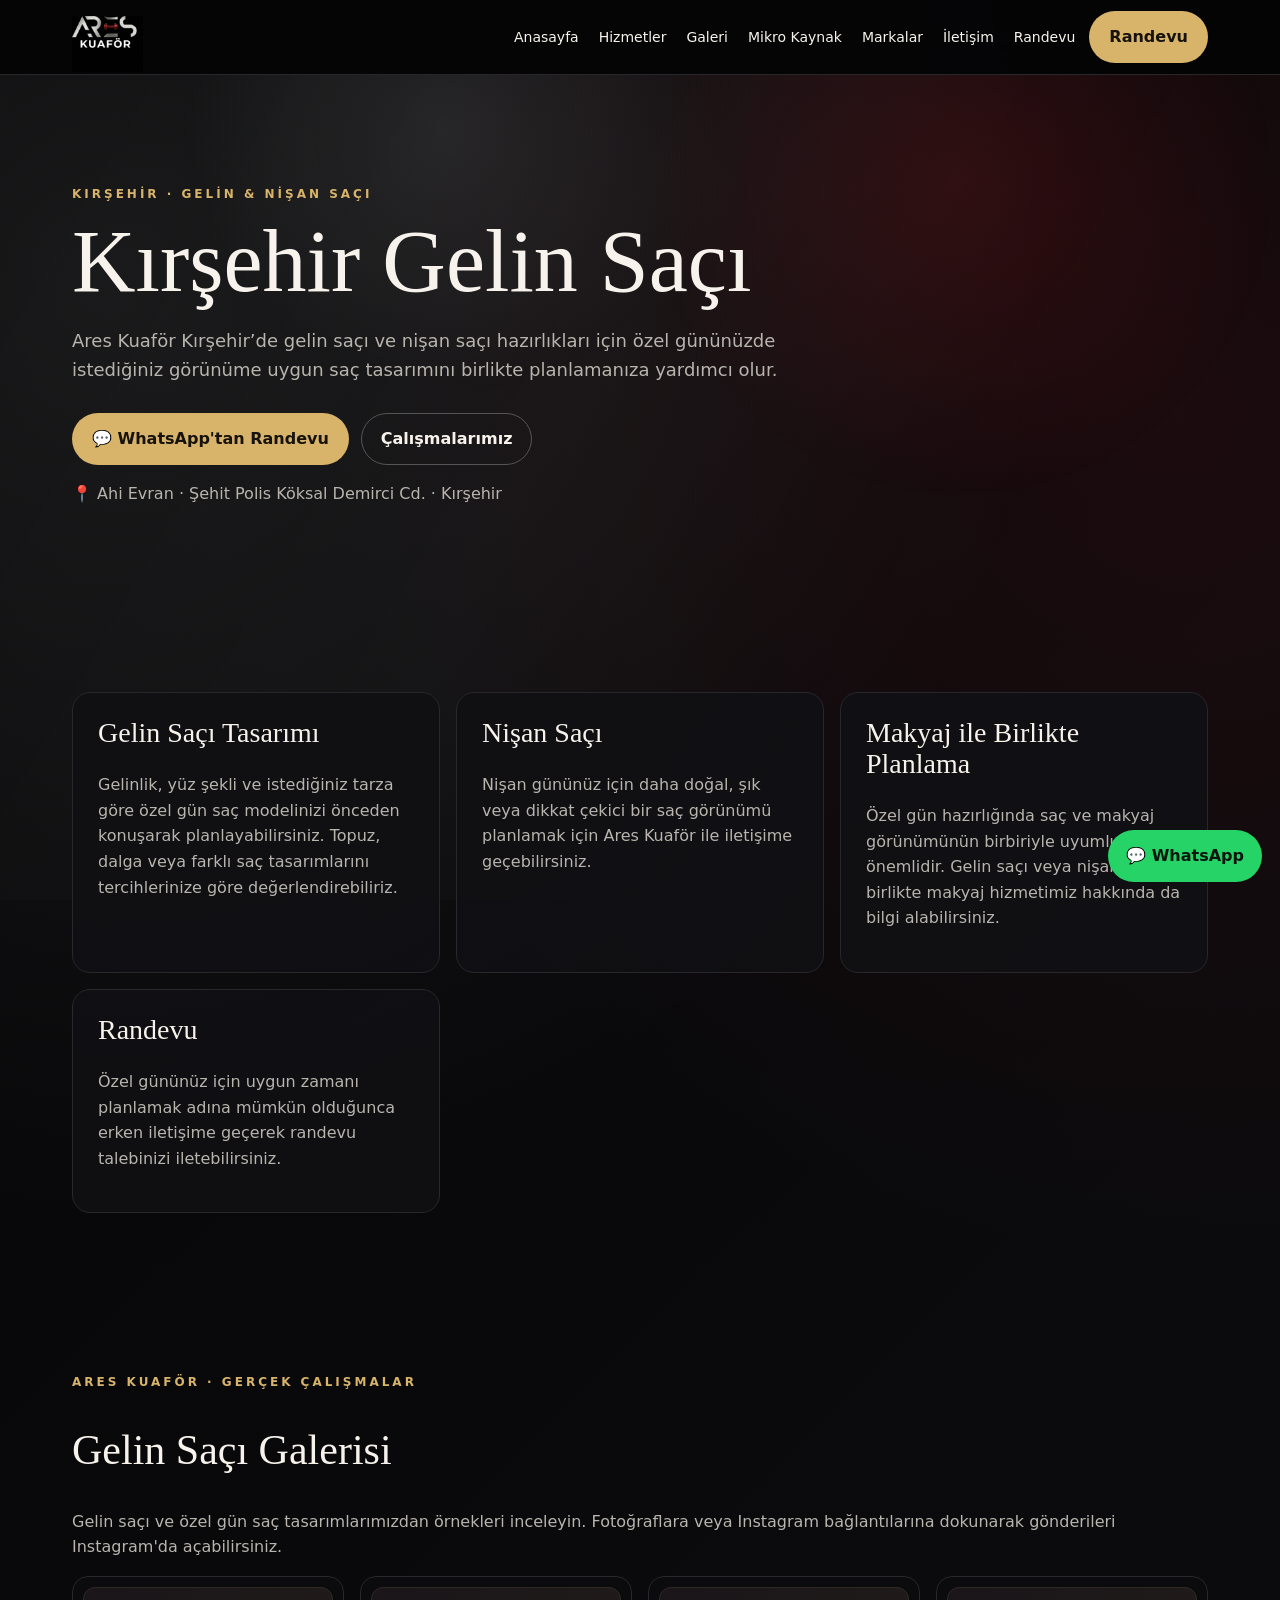
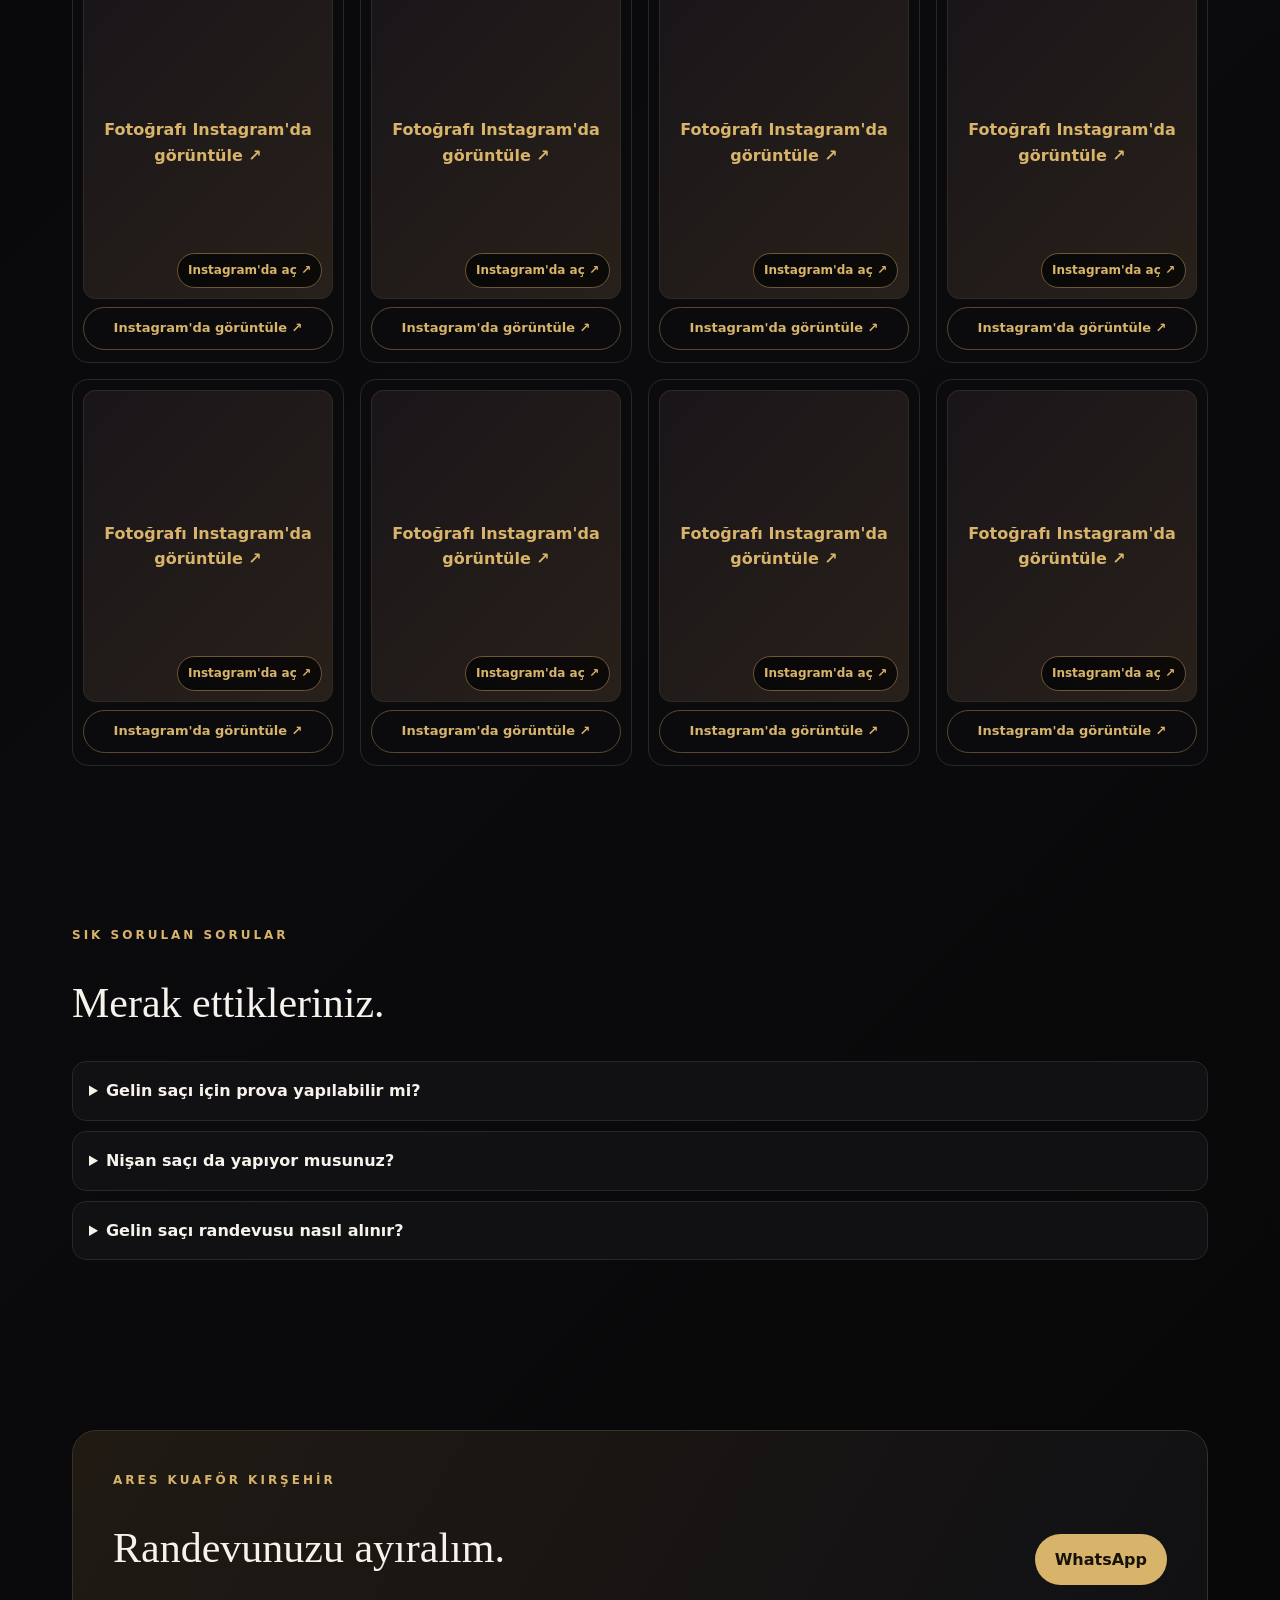
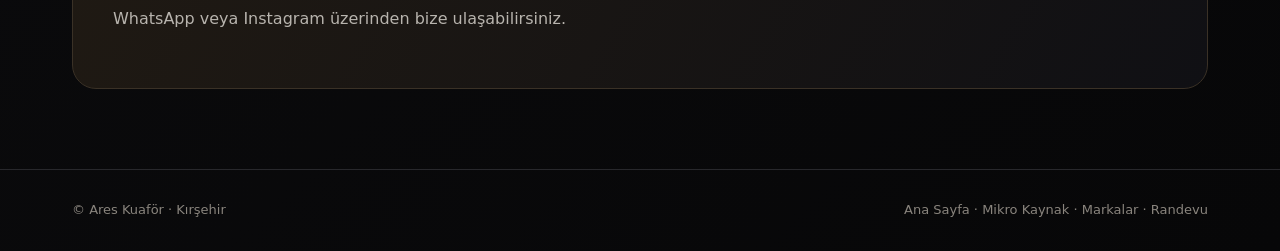
==== gelin-saci.html @ d4ae69ca "Update gelin-saci.html" ====
<!DOCTYPE html><html lang="tr"><head><meta charset="utf-8"><meta name="viewport" content="width=device-width,initial-scale=1"><title>Kırşehir Gelin Saçı | Ares Kuaför</title><meta name="description" content="Kırşehir gelin saçı ve nişan saçı için Ares Kuaför. Özel gününüz için istediğiniz saç modelini birlikte planlayın ve randevunuzu oluşturun."><meta name="robots" content="index,follow,max-image-preview:large"><link rel="canonical" href="https://areskuafor.com.tr/gelin-saci.html"><style>
:root{--bg:#050506;--bg2:#0b0b0d;--card:#111114;--gold:#d8b36a;--silver:#d7d9dc;--red:#a61f26;--cream:#f7f3ec;--muted:#b8b4ae;--line:#28282c}
*{box-sizing:border-box}html{scroll-behavior:smooth}body{margin:0;background:radial-gradient(circle at 8% 8%,rgba(215,217,220,.09),transparent 28%),radial-gradient(circle at 92% 12%,rgba(166,31,38,.12),transparent 26%),linear-gradient(135deg,var(--bg),var(--bg2) 55%,#070708);color:var(--cream);font-family:Inter,system-ui,-apple-system,BlinkMacSystemFont,"Segoe UI",sans-serif;line-height:1.6}body:before{content:"";position:fixed;inset:0;pointer-events:none;background:linear-gradient(120deg,transparent 0%,rgba(255,255,255,.025) 45%,transparent 70%);z-index:-1}a{color:inherit;text-decoration:none}.wrap{max-width:1180px;margin:auto;padding:0 22px}nav{position:sticky;top:0;z-index:50;background:rgba(5,5,6,.92);backdrop-filter:blur(16px);border-bottom:1px solid var(--line)}.navin{height:74px;display:flex;align-items:center;justify-content:flex-end;gap:14px;position:relative}.logo{position:absolute;left:22px;top:60%;transform:translateY(-50%);z-index:60;display:flex;align-items:center}.logo img{height:56px;width:auto;object-fit:contain}.navlinks{display:flex;gap:20px;font-size:14px;align-items:center;margin-left:auto}.navlinks a:hover{color:var(--gold)}.btn{display:inline-flex;align-items:center;justify-content:center;padding:12px 19px;border-radius:999px;border:1px solid #555;font-weight:700}.gold{background:var(--gold);color:#17130c!important;border-color:transparent}.menu-btn{display:none;margin-left:auto;position:relative;z-index:70;background:transparent;border:1px solid #4a4a4d;color:var(--cream);width:44px;height:44px;border-radius:10px;font-size:23px;cursor:pointer}.mobile-menu{display:none}.mobile-menu.open{display:flex;flex-direction:column;padding:10px 22px 18px;border-top:1px solid var(--line);background:#070708}.mobile-menu a{padding:11px 0;border-bottom:1px solid #222}.hero{padding:110px 0 90px;background:radial-gradient(circle at 75% 20%,rgba(166,31,38,.18),transparent 30%),radial-gradient(circle at 35% 10%,rgba(215,217,220,.09),transparent 28%)}.kicker{color:var(--gold);font-size:12px;letter-spacing:3px;text-transform:uppercase;font-weight:800}h1,h2,h3{font-family:Georgia,serif;font-weight:500}h1{font-size:clamp(46px,7vw,88px);line-height:.98;margin:15px 0 22px}h2{font-size:42px;line-height:1.1}p{color:var(--muted)}section{padding:80px 0}.grid3{display:grid;grid-template-columns:repeat(3,1fr);gap:16px}.grid4{display:grid;grid-template-columns:repeat(4,1fr);gap:14px}.card{background:rgba(17,17,20,.92);border:1px solid var(--line);border-radius:18px;padding:25px}.card h3{font-size:24px;margin:8px 0}.gallery img{width:100%;height:330px;object-fit:cover;border-radius:16px;border:1px solid var(--line);display:block;transition:transform .2s,filter .2s}.gallery a:hover img{transform:translateY(-3px);filter:brightness(1.06)}.gallery .tile{position:relative}.gallery .tile span{display:none}.video-grid{display:grid;grid-template-columns:repeat(2,minmax(0,1fr));gap:20px}.video-grid video{width:100%;aspect-ratio:16/10;object-fit:contain;border-radius:16px;border:1px solid var(--line);background:#000}.hours-table{display:grid;grid-template-columns:1fr 130px;gap:0;border-top:1px solid #303034}.hours-row{display:contents}.hours-row>div{padding:9px 0;border-bottom:1px solid #26262a}.hours-day{font-weight:700;color:var(--cream)}.hours-time{text-align:right;font-variant-numeric:tabular-nums;letter-spacing:.2px}.hours-row.closed .hours-day,.hours-row.closed .hours-time{color:#ef555d}.contact{display:grid;grid-template-columns:repeat(3,1fr);gap:16px}.product img{width:100%;height:300px;object-fit:contain;background:#0b0b0d;border-radius:14px 14px 0 0}.product .body{padding:16px}.source{font-size:12px;margin-top:20px;color:#8e877f}.source a{text-decoration:underline;color:var(--gold)}.faq details{background:var(--card);border:1px solid var(--line);border-radius:14px;padding:16px;margin:10px 0}.faq summary{cursor:pointer;font-weight:700}.cta{background:linear-gradient(120deg,#201a13,#101014);border:1px solid #3a3126;border-radius:24px;padding:40px;display:flex;justify-content:space-between;gap:25px;align-items:center}footer{border-top:1px solid var(--line);padding:30px 0;color:#89847d;font-size:13px}.foot{display:flex;justify-content:space-between}.float{position:fixed;right:18px;bottom:18px;z-index:40;background:#25D366;color:#07170d;padding:13px 18px;border-radius:999px;font-weight:800}
@media(max-width:900px){.navlinks{display:none}.menu-btn{display:block;flex:0 0 44px}.navin>.btn{display:none}.grid4{grid-template-columns:repeat(2,1fr)}.grid3,.contact,.video-grid{grid-template-columns:1fr 1fr}.cta{display:block}}
@media(max-width:600px){.grid4,.grid3,.contact,.video-grid{grid-template-columns:1fr}.gallery img{height:420px}.hero{padding:80px 0}h2{font-size:34px}.hours-table{grid-template-columns:1fr 110px}}

.booking-grid{display:grid;grid-template-columns:1.15fr .85fr;gap:20px;align-items:stretch}
.booking-form{background:rgba(17,17,20,.92);border:1px solid var(--line);border-radius:18px;padding:25px}
.form-grid{display:grid;grid-template-columns:1fr 1fr;gap:14px}
.form-field{display:flex;flex-direction:column;gap:7px}
.form-field.full{grid-column:1/-1}
.form-field label{font-size:13px;font-weight:700;color:var(--cream)}
.form-field input,.form-field select,.form-field textarea{width:100%;border:1px solid #3a3a3f;background:#0b0b0d;color:var(--cream);border-radius:12px;padding:12px 13px;font:inherit;outline:none}
.form-field input:focus,.form-field select:focus,.form-field textarea:focus{border-color:var(--gold)}
.form-field textarea{min-height:105px;resize:vertical}
.form-note{font-size:12px;color:#8e877f;margin:12px 0 0}
.feature-list{display:grid;gap:10px;margin-top:18px}
.feature-list div{padding:13px 15px;border:1px solid var(--line);border-radius:12px;background:#0d0d10}
.feature-list strong{color:var(--gold)}
.review-cta{display:grid;grid-template-columns:1fr auto;gap:20px;align-items:center;background:linear-gradient(120deg,#151217,#0e0e10);border:1px solid var(--line);border-radius:22px;padding:30px}
.before-note{display:grid;grid-template-columns:1fr 1fr;gap:16px}
.before-note .card{min-height:170px;display:flex;flex-direction:column;justify-content:center}
@media(max-width:900px){.booking-grid{grid-template-columns:1fr}.before-note{grid-template-columns:1fr}}
@media(max-width:600px){.form-grid{grid-template-columns:1fr}.form-field.full{grid-column:auto}.review-cta{grid-template-columns:1fr}}

/* Gelin saçı Instagram galerisi */
.insta-gallery{display:grid;grid-template-columns:repeat(4,minmax(0,1fr));gap:16px;align-items:start}
.insta-gallery .insta-card{min-width:0;background:#0b0b0d;border:1px solid var(--line);border-radius:16px;overflow:hidden;padding:10px}
.insta-gallery .insta-photo{display:block;position:relative;aspect-ratio:4/5;overflow:hidden;border-radius:12px;background:linear-gradient(135deg,#191519,#28201a);border:1px solid #302a25}.insta-gallery .insta-photo img{display:block;width:100%;height:100%;object-fit:cover;transition:transform .25s}.insta-gallery .insta-photo:hover img{transform:scale(1.035)}.insta-gallery .insta-photo-label{position:absolute;right:10px;bottom:10px;background:rgba(5,5,6,.82);border:1px solid #6d5734;border-radius:999px;padding:7px 10px;color:var(--gold);font-size:12px;font-weight:700}.insta-gallery .insta-photo-fallback{height:100%;align-items:center;justify-content:center;text-align:center;padding:20px;color:var(--gold);font-weight:700}
.insta-gallery .insta-open{display:flex;justify-content:center;align-items:center;margin:8px 0 2px;padding:10px;border:1px solid #5a4930;border-radius:999px;color:var(--gold);font-size:13px;font-weight:700}
.insta-gallery .insta-open:hover{background:rgba(216,179,106,.1)}
@media(max-width:900px){.insta-gallery{grid-template-columns:repeat(2,minmax(0,1fr))}}
@media(max-width:600px){.insta-gallery{grid-template-columns:1fr}.insta-gallery .insta-card{max-width:430px;width:100%;margin:0 auto}}
</style><script type="application/ld+json">{"@context": "https://schema.org", "@type": "HairSalon", "name": "Ares Kuaför", "url": "https://areskuafor.com.tr/gelin-saci.html", "telephone": "+90 553 129 33 38", "image": "https://areskuafor.com.tr/logo.png", "address": {"@type": "PostalAddress", "streetAddress": "Ahi Evran Mahallesi, Şehit Polis Köksal Demirci Caddesi", "addressLocality": "Kırşehir", "addressCountry": "TR"}, "sameAs": ["https://www.instagram.com/areskuaforkirsehir"]}</script><script type="application/ld+json">{"@context": "https://schema.org", "@type": "FAQPage", "mainEntity": [{"@type": "Question", "name": "Gelin saçı için prova yapılabilir mi?", "acceptedAnswer": {"@type": "Answer", "text": "Prova ve hazırlık seçeneklerini özel gününüzün ihtiyaçlarına göre görüşmek için WhatsApp üzerinden bizimle iletişime geçebilirsiniz."}}, {"@type": "Question", "name": "Nişan saçı da yapıyor musunuz?", "acceptedAnswer": {"@type": "Answer", "text": "Evet, nişan saçı ve özel gün saç tasarımı hizmeti sunuyoruz."}}, {"@type": "Question", "name": "Gelin saçı randevusu nasıl alınır?", "acceptedAnswer": {"@type": "Answer", "text": "WhatsApp veya Instagram üzerinden tarih ve istediğiniz model hakkında bilgi vererek randevu talebinde bulunabilirsiniz."}}]}</script></head><body><nav><div class="wrap navin"><a class="logo" href="index.html"><img alt="Ares Kuaför Kırşehir logosu" src="logo.png"/></a><div class="navlinks"><a href="index.html">Anasayfa</a><a href="hizmetler.html">Hizmetler</a><a href="index.html#galeri">Galeri</a><a href="mikro-kaynak.html">Mikro Kaynak</a><a href="markalar.html">Markalar</a><a href="index.html#iletisim">İletişim</a><a href="randevu.html">Randevu</a></div><button aria-expanded="false" aria-label="Menüyü aç" class="menu-btn" type="button">☰</button><a class="btn gold" href="randevu.html">Randevu</a></div><div class="mobile-menu"><a href="index.html">Anasayfa</a><a href="hizmetler.html">Hizmetler</a><a href="index.html#galeri">Galeri</a><a href="mikro-kaynak.html">Mikro Kaynak</a><a href="markalar.html">Markalar</a><a href="index.html#iletisim">İletişim</a><a href="randevu.html">Randevu</a></div></nav><header class="hero"><div class="wrap"><div class="kicker">Kırşehir · Gelin & Nişan Saçı</div><h1>Kırşehir Gelin Saçı</h1><p style="max-width:760px;font-size:18px">Ares Kuaför Kırşehir’de gelin saçı ve nişan saçı hazırlıkları için özel gününüzde istediğiniz görünüme uygun saç tasarımını birlikte planlamanıza yardımcı olur.</p><div style="display:flex;gap:12px;flex-wrap:wrap;margin-top:28px"><a class="btn gold" href="https://wa.me/905531293338" rel="noopener" target="_blank">💬 WhatsApp'tan Randevu</a><a class="btn" href="index.html#galeri">Çalışmalarımız</a></div><p>📍 Ahi Evran · Şehit Polis Köksal Demirci Cd. · Kırşehir</p></div></header><main><section><div class="wrap"><div class="grid3"><article class="card"><h2 style="font-size:28px;margin-top:0">Gelin Saçı Tasarımı</h2><p>Gelinlik, yüz şekli ve istediğiniz tarza göre özel gün saç modelinizi önceden konuşarak planlayabilirsiniz. Topuz, dalga veya farklı saç tasarımlarını tercihlerinize göre değerlendirebiliriz.</p></article><article class="card"><h2 style="font-size:28px;margin-top:0">Nişan Saçı</h2><p>Nişan gününüz için daha doğal, şık veya dikkat çekici bir saç görünümü planlamak için Ares Kuaför ile iletişime geçebilirsiniz.</p></article><article class="card"><h2 style="font-size:28px;margin-top:0">Makyaj ile Birlikte Planlama</h2><p>Özel gün hazırlığında saç ve makyaj görünümünün birbiriyle uyumlu olması önemlidir. Gelin saçı veya nişan saçı ile birlikte makyaj hizmetimiz hakkında da bilgi alabilirsiniz.</p></article><article class="card"><h2 style="font-size:28px;margin-top:0">Randevu</h2><p>Özel gününüz için uygun zamanı planlamak adına mümkün olduğunca erken iletişime geçerek randevu talebinizi iletebilirsiniz.</p></article></div></div></section><section id="gelin-saci-galeri"><div class="wrap">
<div class="kicker">Ares Kuaför · Gerçek Çalışmalar</div>
<h2>Gelin Saçı Galerisi</h2>
<p>Gelin saçı ve özel gün saç tasarımlarımızdan örnekleri inceleyin. Fotoğraflara veya Instagram bağlantılarına dokunarak gönderileri Instagram'da açabilirsiniz.</p>
<div class="insta-gallery">
<div class="insta-card">
<a class="insta-photo" href="https://www.instagram.com/areskuaforkirsehir/p/Db8Mgd-NNgh/" target="_blank" rel="noopener noreferrer" aria-label="Instagram gönderisini aç">
<img src="https://www.instagram.com/p/Db8Mgd-NNgh/media/?size=l" alt="Ares Kuaför gelin saçı çalışması" loading="lazy" referrerpolicy="no-referrer" onerror="this.style.display='none';this.nextElementSibling.style.display='flex';" />
<span class="insta-photo-fallback" style="display:none">Fotoğrafı Instagram'da görüntüle ↗</span>
<span class="insta-photo-label">Instagram'da aç ↗</span>
</a>
<a class="insta-open" href="https://www.instagram.com/areskuaforkirsehir/p/Db8Mgd-NNgh/" target="_blank" rel="noopener noreferrer">Instagram'da görüntüle ↗</a>
</div>
<div class="insta-card">
<a class="insta-photo" href="https://www.instagram.com/areskuaforkirsehir/p/CC0TdQzFTPZ/" target="_blank" rel="noopener noreferrer" aria-label="Instagram gönderisini aç">
<img src="https://www.instagram.com/p/CC0TdQzFTPZ/media/?size=l" alt="Ares Kuaför gelin saçı çalışması" loading="lazy" referrerpolicy="no-referrer" onerror="this.style.display='none';this.nextElementSibling.style.display='flex';" />
<span class="insta-photo-fallback" style="display:none">Fotoğrafı Instagram'da görüntüle ↗</span>
<span class="insta-photo-label">Instagram'da aç ↗</span>
</a>
<a class="insta-open" href="https://www.instagram.com/areskuaforkirsehir/p/CC0TdQzFTPZ/" target="_blank" rel="noopener noreferrer">Instagram'da görüntüle ↗</a>
</div>
<div class="insta-card">
<a class="insta-photo" href="https://www.instagram.com/areskuaforkirsehir/p/CR4ac_MAsAW/" target="_blank" rel="noopener noreferrer" aria-label="Instagram gönderisini aç">
<img src="https://www.instagram.com/p/CR4ac_MAsAW/media/?size=l" alt="Ares Kuaför gelin saçı çalışması" loading="lazy" referrerpolicy="no-referrer" onerror="this.style.display='none';this.nextElementSibling.style.display='flex';" />
<span class="insta-photo-fallback" style="display:none">Fotoğrafı Instagram'da görüntüle ↗</span>
<span class="insta-photo-label">Instagram'da aç ↗</span>
</a>
<a class="insta-open" href="https://www.instagram.com/areskuaforkirsehir/p/CR4ac_MAsAW/" target="_blank" rel="noopener noreferrer">Instagram'da görüntüle ↗</a>
</div>
<div class="insta-card">
<a class="insta-photo" href="https://www.instagram.com/areskuaforkirsehir/p/CNNlJx-nm51/" target="_blank" rel="noopener noreferrer" aria-label="Instagram gönderisini aç">
<img src="https://www.instagram.com/p/CNNlJx-nm51/media/?size=l" alt="Ares Kuaför gelin saçı çalışması" loading="lazy" referrerpolicy="no-referrer" onerror="this.style.display='none';this.nextElementSibling.style.display='flex';" />
<span class="insta-photo-fallback" style="display:none">Fotoğrafı Instagram'da görüntüle ↗</span>
<span class="insta-photo-label">Instagram'da aç ↗</span>
</a>
<a class="insta-open" href="https://www.instagram.com/areskuaforkirsehir/p/CNNlJx-nm51/" target="_blank" rel="noopener noreferrer">Instagram'da görüntüle ↗</a>
</div>
<div class="insta-card">
<a class="insta-photo" href="https://www.instagram.com/areskuaforkirsehir/p/CSkNqUPIhIt/" target="_blank" rel="noopener noreferrer" aria-label="Instagram gönderisini aç">
<img src="https://www.instagram.com/p/CSkNqUPIhIt/media/?size=l" alt="Ares Kuaför gelin saçı çalışması" loading="lazy" referrerpolicy="no-referrer" onerror="this.style.display='none';this.nextElementSibling.style.display='flex';" />
<span class="insta-photo-fallback" style="display:none">Fotoğrafı Instagram'da görüntüle ↗</span>
<span class="insta-photo-label">Instagram'da aç ↗</span>
</a>
<a class="insta-open" href="https://www.instagram.com/areskuaforkirsehir/p/CSkNqUPIhIt/" target="_blank" rel="noopener noreferrer">Instagram'da görüntüle ↗</a>
</div>
<div class="insta-card">
<a class="insta-photo" href="https://www.instagram.com/areskuaforkirsehir/p/CRwp16nn5_L/" target="_blank" rel="noopener noreferrer" aria-label="Instagram gönderisini aç">
<img src="https://www.instagram.com/p/CRwp16nn5_L/media/?size=l" alt="Ares Kuaför gelin saçı çalışması" loading="lazy" referrerpolicy="no-referrer" onerror="this.style.display='none';this.nextElementSibling.style.display='flex';" />
<span class="insta-photo-fallback" style="display:none">Fotoğrafı Instagram'da görüntüle ↗</span>
<span class="insta-photo-label">Instagram'da aç ↗</span>
</a>
<a class="insta-open" href="https://www.instagram.com/areskuaforkirsehir/p/CRwp16nn5_L/" target="_blank" rel="noopener noreferrer">Instagram'da görüntüle ↗</a>
</div>
<div class="insta-card">
<a class="insta-photo" href="https://www.instagram.com/areskuaforkirsehir/p/B6_ZcbBl24C/" target="_blank" rel="noopener noreferrer" aria-label="Instagram gönderisini aç">
<img src="https://www.instagram.com/p/B6_ZcbBl24C/media/?size=l" alt="Ares Kuaför gelin saçı çalışması" loading="lazy" referrerpolicy="no-referrer" onerror="this.style.display='none';this.nextElementSibling.style.display='flex';" />
<span class="insta-photo-fallback" style="display:none">Fotoğrafı Instagram'da görüntüle ↗</span>
<span class="insta-photo-label">Instagram'da aç ↗</span>
</a>
<a class="insta-open" href="https://www.instagram.com/areskuaforkirsehir/p/B6_ZcbBl24C/" target="_blank" rel="noopener noreferrer">Instagram'da görüntüle ↗</a>
</div>
<div class="insta-card">
<a class="insta-photo" href="https://www.instagram.com/p/CUQOm17oXIM/?img_index=1" target="_blank" rel="noopener noreferrer" aria-label="Instagram gönderisini aç">
<img src="https://www.instagram.com/p/CUQOm17oXIM/media/?size=l" alt="Ares Kuaför gelin saçı çalışması" loading="lazy" referrerpolicy="no-referrer" onerror="this.style.display='none';this.nextElementSibling.style.display='flex';" />
<span class="insta-photo-fallback" style="display:none">Fotoğrafı Instagram'da görüntüle ↗</span>
<span class="insta-photo-label">Instagram'da aç ↗</span>
</a>
<a class="insta-open" href="https://www.instagram.com/p/CUQOm17oXIM/?img_index=1" target="_blank" rel="noopener noreferrer">Instagram'da görüntüle ↗</a>
</div>
</div>
</div></section>
<section><div class="wrap faq"><div class="kicker">Sık Sorulan Sorular</div><h2>Merak ettikleriniz.</h2><details><summary>Gelin saçı için prova yapılabilir mi?</summary><p>Prova ve hazırlık seçeneklerini özel gününüzün ihtiyaçlarına göre görüşmek için WhatsApp üzerinden bizimle iletişime geçebilirsiniz.</p></details><details><summary>Nişan saçı da yapıyor musunuz?</summary><p>Evet, nişan saçı ve özel gün saç tasarımı hizmeti sunuyoruz.</p></details><details><summary>Gelin saçı randevusu nasıl alınır?</summary><p>WhatsApp veya Instagram üzerinden tarih ve istediğiniz model hakkında bilgi vererek randevu talebinde bulunabilirsiniz.</p></details></div></section><section><div class="wrap"><div class="cta"><div><div class="kicker">Ares Kuaför Kırşehir</div><h2>Randevunuzu ayıralım.</h2><p>WhatsApp veya Instagram üzerinden bize ulaşabilirsiniz.</p></div><a class="btn gold" href="https://wa.me/905531293338" rel="noopener" target="_blank">WhatsApp</a></div></div></section></main><footer><div class="wrap foot"><div>© Ares Kuaför · Kırşehir</div><div><a href="index.html">Ana Sayfa</a> · <a href="mikro-kaynak.html">Mikro Kaynak</a> · <a href="markalar.html">Markalar</a> · <a href="randevu.html">Randevu</a></div></div></footer><a class="float" href="https://wa.me/905531293338" rel="noopener" target="_blank">💬 WhatsApp</a><script>(function(){const b=document.querySelector('.menu-btn'),m=document.querySelector('.mobile-menu');if(!b||!m)return;b.addEventListener('click',()=>{const open=m.classList.toggle('open');b.setAttribute('aria-expanded',open?'true':'false');b.textContent=open?'✕':'☰'});m.querySelectorAll('a').forEach(a=>a.addEventListener('click',()=>{m.classList.remove('open');b.setAttribute('aria-expanded','false');b.textContent='☰'}));})();</script>
</body></html>
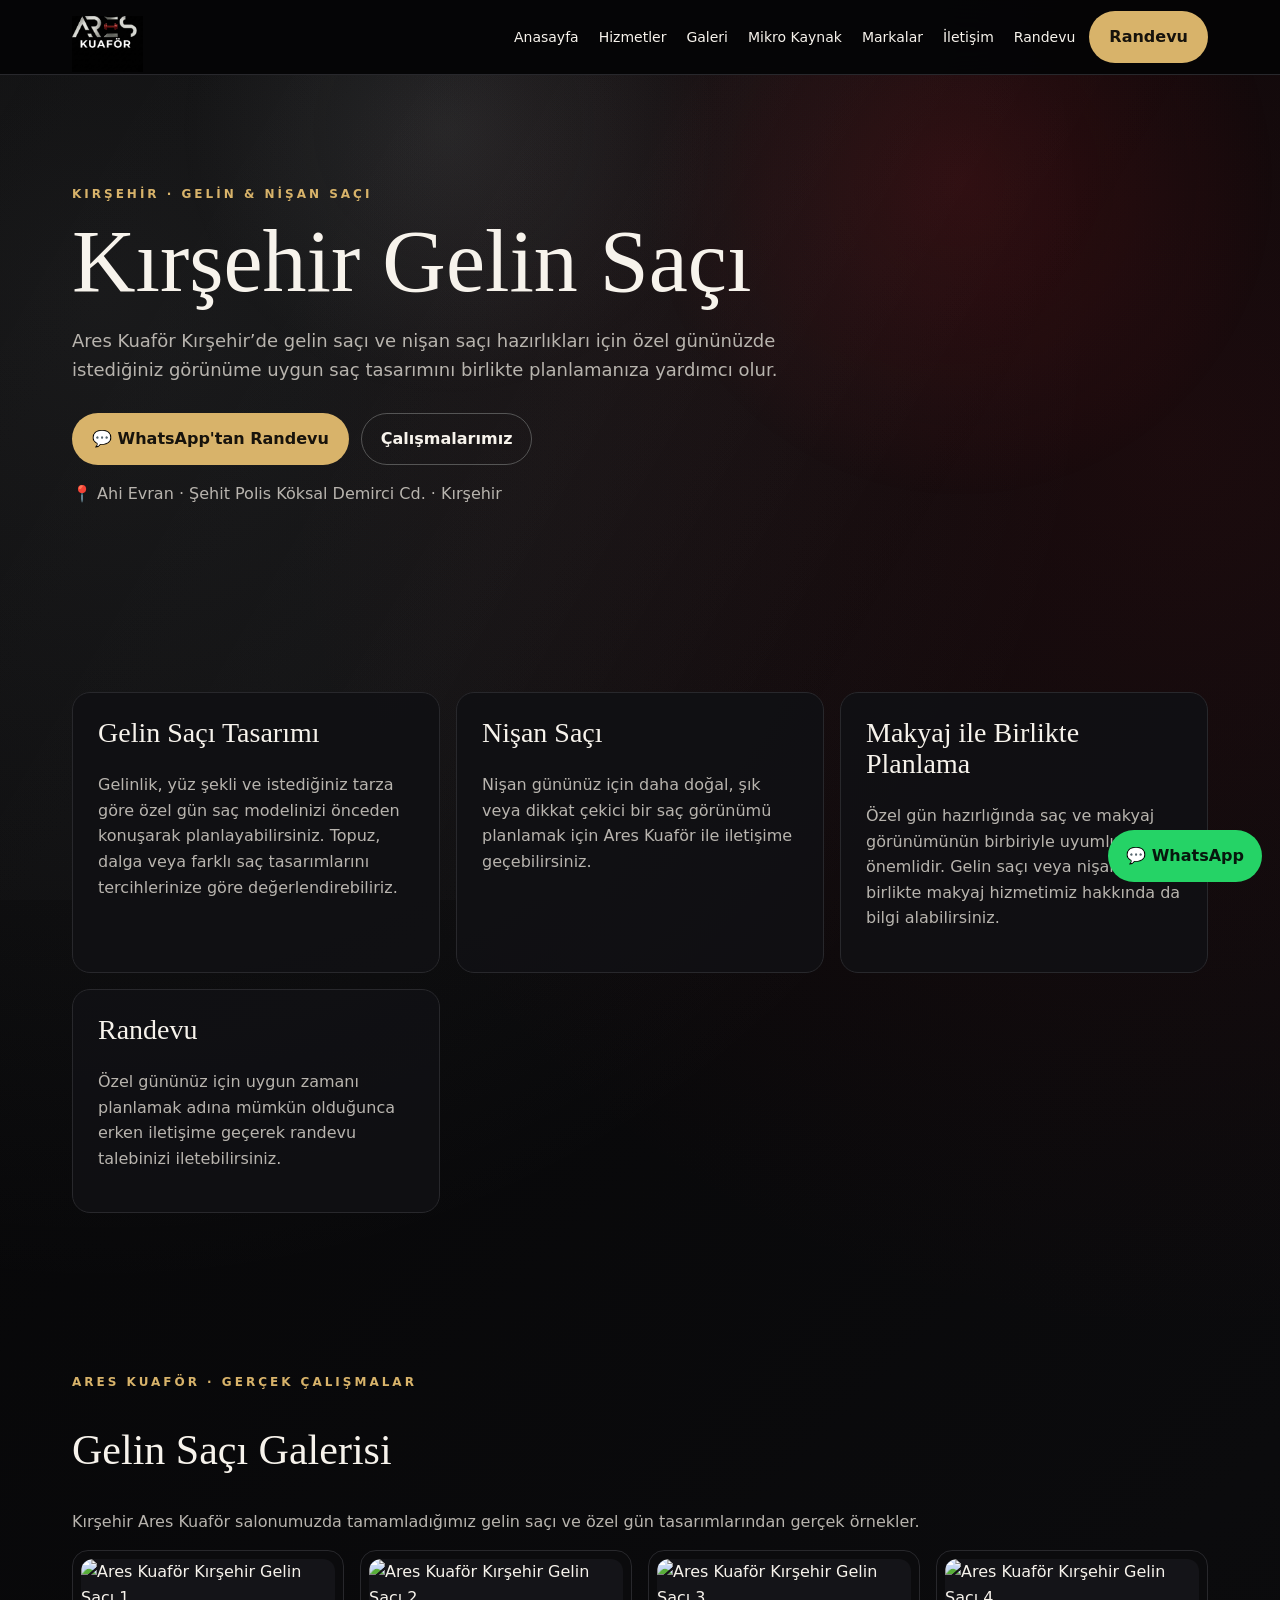
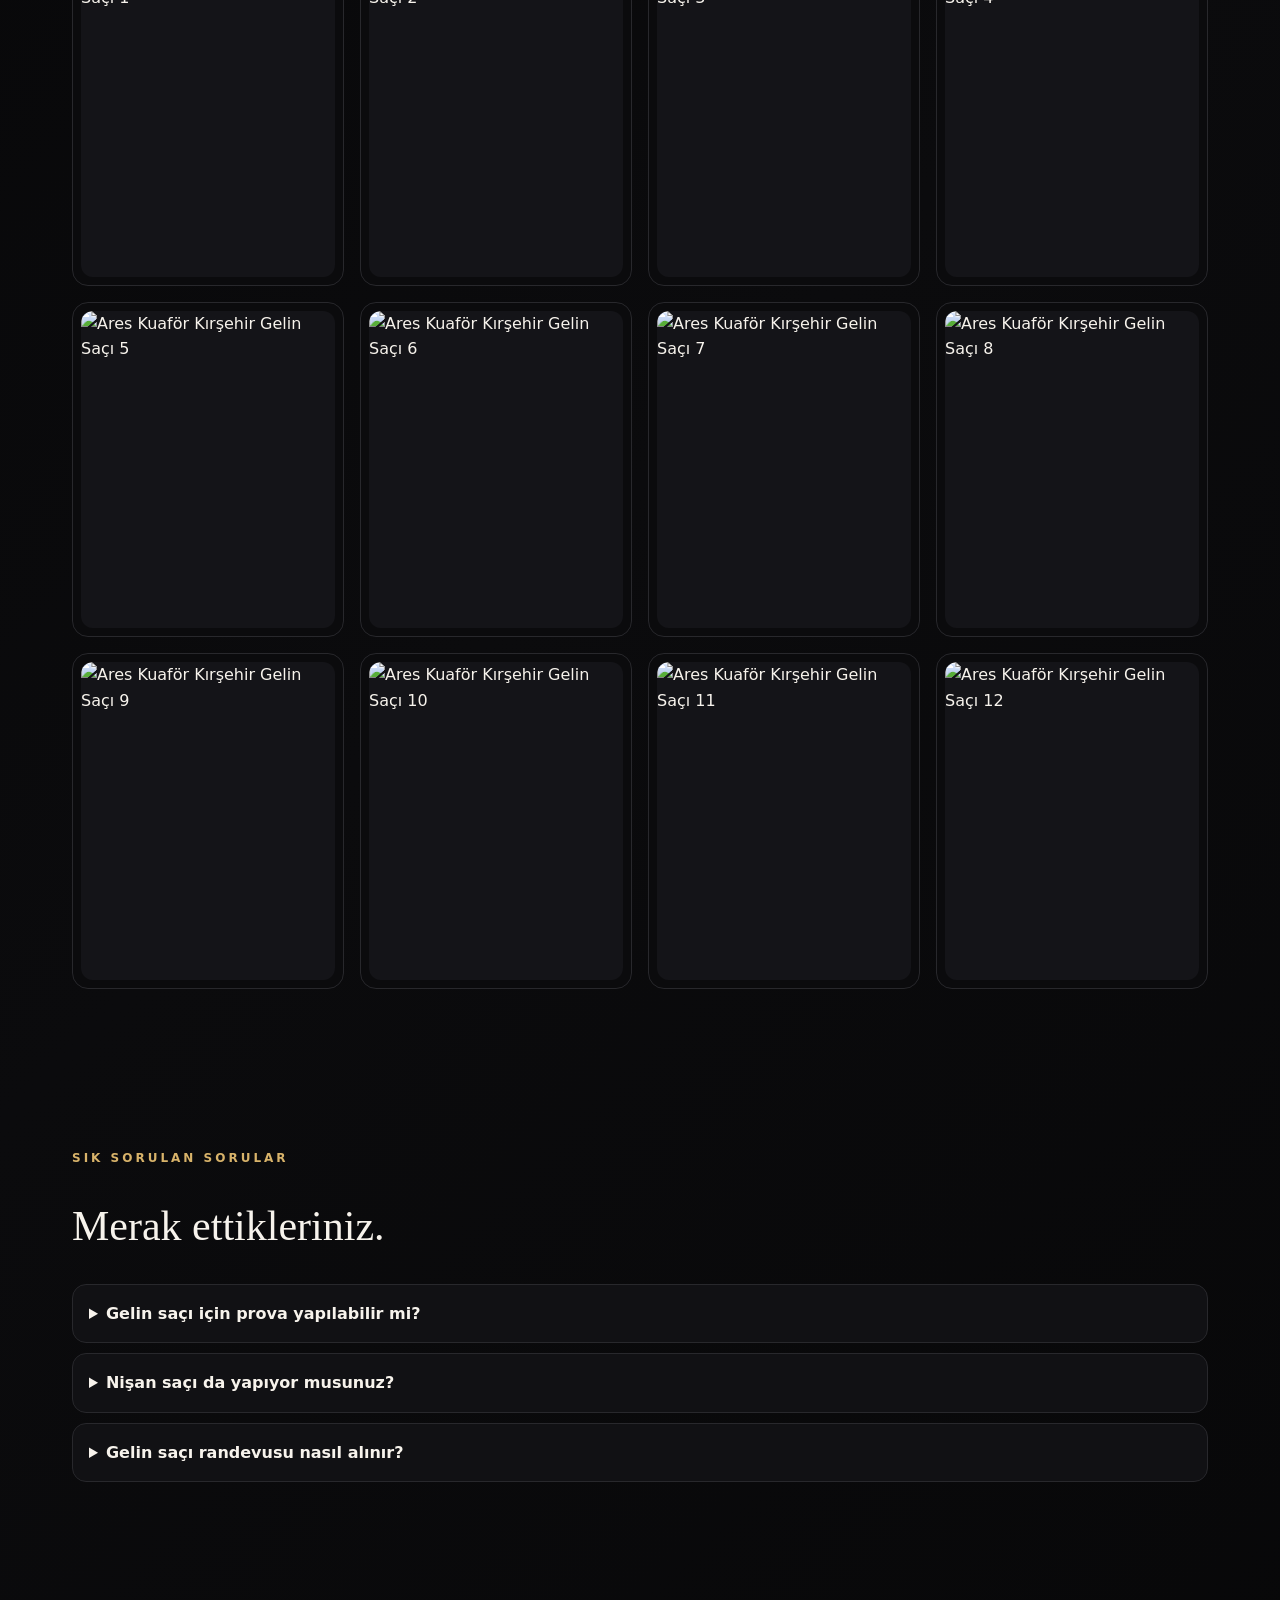
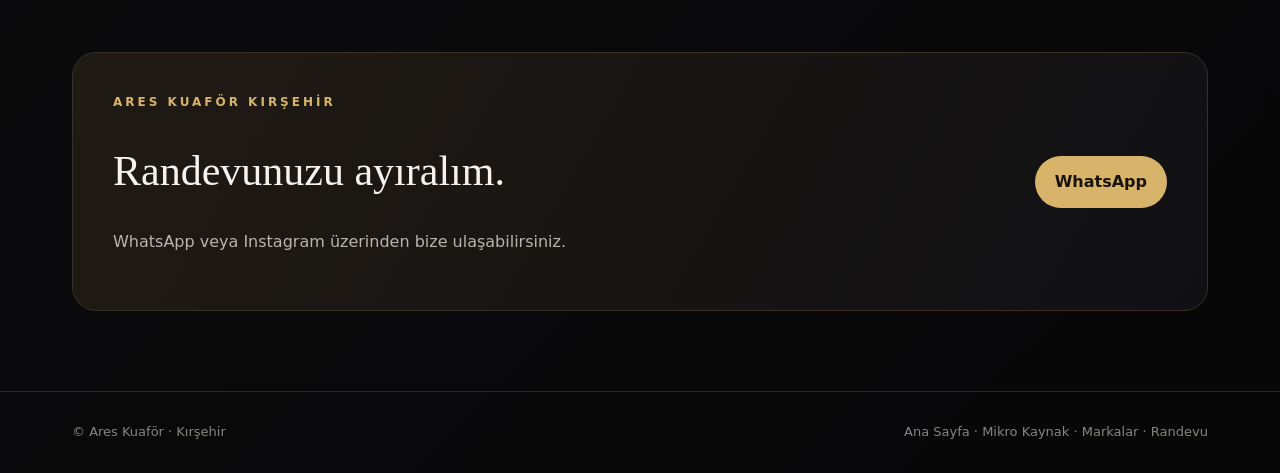
==== commit 9b8e8465: "Update gelin-saci.html" ====
--- a/gelin-saci.html
+++ b/gelin-saci.html
@@ -1,106 +1,38 @@
 <!DOCTYPE html><html lang="tr"><head><meta charset="utf-8"><meta name="viewport" content="width=device-width,initial-scale=1"><title>Kırşehir Gelin Saçı | Ares Kuaför</title><meta name="description" content="Kırşehir gelin saçı ve nişan saçı için Ares Kuaför. Özel gününüz için istediğiniz saç modelini birlikte planlayın ve randevunuzu oluşturun."><meta name="robots" content="index,follow,max-image-preview:large"><link rel="canonical" href="https://areskuafor.com.tr/gelin-saci.html"><style>
 :root{--bg:#050506;--bg2:#0b0b0d;--card:#111114;--gold:#d8b36a;--silver:#d7d9dc;--red:#a61f26;--cream:#f7f3ec;--muted:#b8b4ae;--line:#28282c}
-*{box-sizing:border-box}html{scroll-behavior:smooth}body{margin:0;background:radial-gradient(circle at 8% 8%,rgba(215,217,220,.09),transparent 28%),radial-gradient(circle at 92% 12%,rgba(166,31,38,.12),transparent 26%),linear-gradient(135deg,var(--bg),var(--bg2) 55%,#070708);color:var(--cream);font-family:Inter,system-ui,-apple-system,BlinkMacSystemFont,"Segoe UI",sans-serif;line-height:1.6}body:before{content:"";position:fixed;inset:0;pointer-events:none;background:linear-gradient(120deg,transparent 0%,rgba(255,255,255,.025) 45%,transparent 70%);z-index:-1}a{color:inherit;text-decoration:none}.wrap{max-width:1180px;margin:auto;padding:0 22px}nav{position:sticky;top:0;z-index:50;background:rgba(5,5,6,.92);backdrop-filter:blur(16px);border-bottom:1px solid var(--line)}.navin{height:74px;display:flex;align-items:center;justify-content:flex-end;gap:14px;position:relative}.logo{position:absolute;left:22px;top:60%;transform:translateY(-50%);z-index:60;display:flex;align-items:center}.logo img{height:56px;width:auto;object-fit:contain}.navlinks{display:flex;gap:20px;font-size:14px;align-items:center;margin-left:auto}.navlinks a:hover{color:var(--gold)}.btn{display:inline-flex;align-items:center;justify-content:center;padding:12px 19px;border-radius:999px;border:1px solid #555;font-weight:700}.gold{background:var(--gold);color:#17130c!important;border-color:transparent}.menu-btn{display:none;margin-left:auto;position:relative;z-index:70;background:transparent;border:1px solid #4a4a4d;color:var(--cream);width:44px;height:44px;border-radius:10px;font-size:23px;cursor:pointer}.mobile-menu{display:none}.mobile-menu.open{display:flex;flex-direction:column;padding:10px 22px 18px;border-top:1px solid var(--line);background:#070708}.mobile-menu a{padding:11px 0;border-bottom:1px solid #222}.hero{padding:110px 0 90px;background:radial-gradient(circle at 75% 20%,rgba(166,31,38,.18),transparent 30%),radial-gradient(circle at 35% 10%,rgba(215,217,220,.09),transparent 28%)}.kicker{color:var(--gold);font-size:12px;letter-spacing:3px;text-transform:uppercase;font-weight:800}h1,h2,h3{font-family:Georgia,serif;font-weight:500}h1{font-size:clamp(46px,7vw,88px);line-height:.98;margin:15px 0 22px}h2{font-size:42px;line-height:1.1}p{color:var(--muted)}section{padding:80px 0}.grid3{display:grid;grid-template-columns:repeat(3,1fr);gap:16px}.grid4{display:grid;grid-template-columns:repeat(4,1fr);gap:14px}.card{background:rgba(17,17,20,.92);border:1px solid var(--line);border-radius:18px;padding:25px}.card h3{font-size:24px;margin:8px 0}.gallery img{width:100%;height:330px;object-fit:cover;border-radius:16px;border:1px solid var(--line);display:block;transition:transform .2s,filter .2s}.gallery a:hover img{transform:translateY(-3px);filter:brightness(1.06)}.gallery .tile{position:relative}.gallery .tile span{display:none}.video-grid{display:grid;grid-template-columns:repeat(2,minmax(0,1fr));gap:20px}.video-grid video{width:100%;aspect-ratio:16/10;object-fit:contain;border-radius:16px;border:1px solid var(--line);background:#000}.hours-table{display:grid;grid-template-columns:1fr 130px;gap:0;border-top:1px solid #303034}.hours-row{display:contents}.hours-row>div{padding:9px 0;border-bottom:1px solid #26262a}.hours-day{font-weight:700;color:var(--cream)}.hours-time{text-align:right;font-variant-numeric:tabular-nums;letter-spacing:.2px}.hours-row.closed .hours-day,.hours-row.closed .hours-time{color:#ef555d}.contact{display:grid;grid-template-columns:repeat(3,1fr);gap:16px}.product img{width:100%;height:300px;object-fit:contain;background:#0b0b0d;border-radius:14px 14px 0 0}.product .body{padding:16px}.source{font-size:12px;margin-top:20px;color:#8e877f}.source a{text-decoration:underline;color:var(--gold)}.faq details{background:var(--card);border:1px solid var(--line);border-radius:14px;padding:16px;margin:10px 0}.faq summary{cursor:pointer;font-weight:700}.cta{background:linear-gradient(120deg,#201a13,#101014);border:1px solid #3a3126;border-radius:24px;padding:40px;display:flex;justify-content:space-between;gap:25px;align-items:center}footer{border-top:1px solid var(--line);padding:30px 0;color:#89847d;font-size:13px}.foot{display:flex;justify-content:space-between}.float{position:fixed;right:18px;bottom:18px;z-index:40;background:#25D366;color:#07170d;padding:13px 18px;border-radius:999px;font-weight:800}
-@media(max-width:900px){.navlinks{display:none}.menu-btn{display:block;flex:0 0 44px}.navin>.btn{display:none}.grid4{grid-template-columns:repeat(2,1fr)}.grid3,.contact,.video-grid{grid-template-columns:1fr 1fr}.cta{display:block}}
-@media(max-width:600px){.grid4,.grid3,.contact,.video-grid{grid-template-columns:1fr}.gallery img{height:420px}.hero{padding:80px 0}h2{font-size:34px}.hours-table{grid-template-columns:1fr 110px}}
+*{box-sizing:border-box}html{scroll-behavior:smooth}body{margin:0;background:radial-gradient(circle at 8% 8%,rgba(215,217,220,.09),transparent 28%),radial-gradient(circle at 92% 12%,rgba(166,31,38,.12),transparent 26%),linear-gradient(135deg,var(--bg),var(--bg2) 55%,#070708);color:var(--cream);font-family:Inter,system-ui,-apple-system,BlinkMacSystemFont,"Segoe UI",sans-serif;line-height:1.6}body:before{content:"";position:fixed;inset:0;pointer-events:none;background:linear-gradient(120deg,transparent 0%,rgba(255,255,255,.025) 45%,transparent 70%);z-index:-1}a{color:inherit;text-decoration:none}.wrap{max-width:1180px;margin:auto;padding:0 22px}nav{position:sticky;top:0;z-index:50;background:rgba(5,5,6,.92);backdrop-filter:blur(16px);border-bottom:1px solid var(--line)}.navin{height:74px;display:flex;align-items:center;justify-content:flex-end;gap:14px;position:relative}.logo{position:absolute;left:22px;top:60%;transform:translateY(-50%);z-index:60;display:flex;align-items:center}.logo img{height:56px;width:auto;object-fit:contain}.navlinks{display:flex;gap:20px;font-size:14px;align-items:center;margin-left:auto}.navlinks a:hover{color:var(--gold)}.btn{display:inline-flex;align-items:center;justify-content:center;padding:12px 19px;border-radius:999px;border:1px solid #555;font-weight:700}.gold{background:var(--gold);color:#17130c!important;border-color:transparent}.menu-btn{display:none;margin-left:auto;position:relative;z-index:70;background:transparent;border:1px solid #4a4a4d;color:var(--cream);width:44px;height:44px;border-radius:10px;font-size:23px;cursor:pointer}.mobile-menu{display:none}.mobile-menu.open{display:flex;flex-direction:column;padding:10px 22px 18px;border-top:1px solid var(--line);background:#070708}.mobile-menu a{padding:11px 0;border-bottom:1px solid #222}.hero{padding:110px 0 90px;background:radial-gradient(circle at 75% 20%,rgba(166,31,38,.18),transparent 30%),radial-gradient(circle at 35% 10%,rgba(215,217,220,.09),transparent 28%)}.kicker{color:var(--gold);font-size:12px;letter-spacing:3px;text-transform:uppercase;font-weight:800}h1,h2,h3{font-family:Georgia,serif;font-weight:500}h1{font-size:clamp(46px,7vw,88px);line-height:.98;margin:15px 0 22px}h2{font-size:42px;line-height:1.1}p{color:var(--muted)}section{padding:80px 0}.grid3{display:grid;grid-template-columns:repeat(3,1fr);gap:16px}.grid4{display:grid;grid-template-columns:repeat(4,1fr);gap:14px}.card{background:rgba(17,17,20,.92);border:1px solid var(--line);border-radius:18px;padding:25px}.card h3{font-size:24px;margin:8px 0}.hours-table{display:grid;grid-template-columns:1fr 130px;gap:0;border-top:1px solid #303034}.hours-row{display:contents}.hours-row>div{padding:9px 0;border-bottom:1px solid #26262a}.hours-day{font-weight:700;color:var(--cream)}.hours-time{text-align:right;font-variant-numeric:tabular-nums;letter-spacing:.2px}.hours-row.closed .hours-day,.hours-row.closed .hours-time{color:#ef555d}.contact{display:grid;grid-template-columns:repeat(3,1fr);gap:16px}.product img{width:100%;height:300px;object-fit:contain;background:#0b0b0d;border-radius:14px 14px 0 0}.product .body{padding:16px}.source{font-size:12px;margin-top:20px;color:#8e877f}.source a{text-decoration:underline;color:var(--gold)}.faq details{background:var(--card);border:1px solid var(--line);border-radius:14px;padding:16px;margin:10px 0}.faq summary{cursor:pointer;font-weight:700}.cta{background:linear-gradient(120deg,#201a13,#101014);border:1px solid #3a3126;border-radius:24px;padding:40px;display:flex;justify-content:space-between;gap:25px;align-items:center}footer{border-top:1px solid var(--line);padding:30px 0;color:#89847d;font-size:13px}.foot{display:flex;justify-content:space-between}.float{position:fixed;right:18px;bottom:18px;z-index:40;background:#25D366;color:#07170d;padding:13px 18px;border-radius:999px;font-weight:800}
+@media(max-width:900px){.navlinks{display:none}.menu-btn{display:block;flex:0 0 44px}.navin>.btn{display:none}.grid4{grid-template-columns:repeat(2,1fr)}.grid3,.contact{grid-template-columns:1fr 1fr}.cta{display:block}}
+@media(max-width:600px){.grid4,.grid3,.contact{grid-template-columns:1fr}.hero{padding:80px 0}h2{font-size:34px}.hours-table{grid-template-columns:1fr 110px}}
 
-.booking-grid{display:grid;grid-template-columns:1.15fr .85fr;gap:20px;align-items:stretch}
-.booking-form{background:rgba(17,17,20,.92);border:1px solid var(--line);border-radius:18px;padding:25px}
-.form-grid{display:grid;grid-template-columns:1fr 1fr;gap:14px}
-.form-field{display:flex;flex-direction:column;gap:7px}
-.form-field.full{grid-column:1/-1}
-.form-field label{font-size:13px;font-weight:700;color:var(--cream)}
-.form-field input,.form-field select,.form-field textarea{width:100%;border:1px solid #3a3a3f;background:#0b0b0d;color:var(--cream);border-radius:12px;padding:12px 13px;font:inherit;outline:none}
-.form-field input:focus,.form-field select:focus,.form-field textarea:focus{border-color:var(--gold)}
-.form-field textarea{min-height:105px;resize:vertical}
-.form-note{font-size:12px;color:#8e877f;margin:12px 0 0}
-.feature-list{display:grid;gap:10px;margin-top:18px}
-.feature-list div{padding:13px 15px;border:1px solid var(--line);border-radius:12px;background:#0d0d10}
-.feature-list strong{color:var(--gold)}
-.review-cta{display:grid;grid-template-columns:1fr auto;gap:20px;align-items:center;background:linear-gradient(120deg,#151217,#0e0e10);border:1px solid var(--line);border-radius:22px;padding:30px}
-.before-note{display:grid;grid-template-columns:1fr 1fr;gap:16px}
-.before-note .card{min-height:170px;display:flex;flex-direction:column;justify-content:center}
-@media(max-width:900px){.booking-grid{grid-template-columns:1fr}.before-note{grid-template-columns:1fr}}
-@media(max-width:600px){.form-grid{grid-template-columns:1fr}.form-field.full{grid-column:auto}.review-cta{grid-template-columns:1fr}}
+/* Gerçek 12'li Görsel Galerisi */
+.real-gallery{display:grid;grid-template-columns:repeat(4,minmax(0,1fr));gap:16px;align-items:start}
+.real-gallery .gallery-card{background:#0b0b0d;border:1px solid var(--line);border-radius:16px;overflow:hidden;padding:8px}
+.real-gallery .gallery-photo{display:block;position:relative;aspect-ratio:4/5;overflow:hidden;border-radius:12px;background:#141418}
+.real-gallery .gallery-photo img{display:block;width:100%;height:100%;object-fit:cover;transition:transform .3s ease}
+.real-gallery .gallery-photo:hover img{transform:scale(1.04)}
+@media(max-width:900px){.real-gallery{grid-template-columns:repeat(2,minmax(0,1fr))}}
+@media(max-width:600px){.real-gallery{grid-template-columns:1fr}.real-gallery .gallery-card{max-width:430px;width:100%;margin:0 auto}}
+</style><script type="application/ld+json">{"@context": "https://schema.org", "@type": "HairSalon", "name": "Ares Kuaför", "url": "https://areskuafor.com.tr/gelin-saci.html", "telephone": "+90 553 129 33 38", "image": "https://areskuafor.com.tr/logo.png", "address": {"@type": "PostalAddress", "streetAddress": "Ahi Evran Mahallesi, Şehit Polis Köksal Demirci Caddesi", "addressLocality": "Kırşehir", "addressCountry": "TR"}, "sameAs": ["https://www.instagram.com/areskuaforkirsehir"]}</script><script type="application/ld+json">{"@context": "https://schema.org", "@type": "FAQPage", "mainEntity": [{"@type": "Question", "name": "Gelin saçı için prova yapılabilir mi?", "acceptedAnswer": {"@type": "Answer", "text": "Prova ve hazırlık seçeneklerini özel gününüzün ihtiyaçlarına göre görüşmek için WhatsApp üzerinden bizimle iletişime geçebilirsiniz."}}, {"@type": "Question", "name": "Nişan saçı da yapıyor musunuz?", "acceptedAnswer": {"@type": "Answer", "text": "Evet, nişan saçı ve özel gün saç tasarımı hizmeti sunuyoruz."}}, {"@type": "Question", "name": "Gelin saçı randevusu nasıl alınır?", "acceptedAnswer": {"@type": "Answer", "text": "WhatsApp veya Instagram üzerinden tarih ve istediğiniz model hakkında bilgi vererek randevu talebinde bulunabilirsiniz."}}]}</script></head><body><nav><div class="wrap navin"><a class="logo" href="index.html"><img alt="Ares Kuaför Kırşehir logosu" src="logo.png"/></a><div class="navlinks"><a href="index.html">Anasayfa</a><a href="hizmetler.html">Hizmetler</a><a href="index.html#galeri">Galeri</a><a href="mikro-kaynak.html">Mikro Kaynak</a><a href="markalar.html">Markalar</a><a href="index.html#iletisim">İletişim</a><a href="randevu.html">Randevu</a></div><button aria-expanded="false" aria-label="Menüyü aç" class="menu-btn" type="button">☰</button><a class="btn gold" href="randevu.html">Randevu</a></div><div class="mobile-menu"><a href="index.html">Anasayfa</a><a href="hizmetler.html">Hizmetler</a><a href="index.html#galeri">Galeri</a><a href="mikro-kaynak.html">Mikro Kaynak</a><a href="markalar.html">Markalar</a><a href="index.html#iletisim">İletişim</a><a href="randevu.html">Randevu</a></div></nav><header class="hero"><div class="wrap"><div class="kicker">Kırşehir · Gelin & Nişan Saçı</div><h1>Kırşehir Gelin Saçı</h1><p style="max-width:760px;font-size:18px">Ares Kuaför Kırşehir’de gelin saçı ve nişan saçı hazırlıkları için özel gününüzde istediğiniz görünüme uygun saç tasarımını birlikte planlamanıza yardımcı olur.</p><div style="display:flex;gap:12px;flex-wrap:wrap;margin-top:28px"><a class="btn gold" href="https://wa.me/905531293338" rel="noopener" target="_blank">💬 WhatsApp'tan Randevu</a><a class="btn" href="index.html#galeri">Çalışmalarımız</a></div><p>📍 Ahi Evran · Şehit Polis Köksal Demirci Cd. · Kırşehir</p></div></header><main><section><div class="wrap"><div class="grid3"><article class="card"><h2 style="font-size:28px;margin-top:0">Gelin Saçı Tasarımı</h2><p>Gelinlik, yüz şekli ve istediğiniz tarza göre özel gün saç modelinizi önceden konuşarak planlayabilirsiniz. Topuz, dalga veya farklı saç tasarımlarını tercihlerinize göre değerlendirebiliriz.</p></article><article class="card"><h2 style="font-size:28px;margin-top:0">Nişan Saçı</h2><p>Nişan gününüz için daha doğal, şık veya dikkat çekici bir saç görünümü planlamak için Ares Kuaför ile iletişime geçebilirsiniz.</p></article><article class="card"><h2 style="font-size:28px;margin-top:0">Makyaj ile Birlikte Planlama</h2><p>Özel gün hazırlığında saç ve makyaj görünümünün birbiriyle uyumlu olması önemlidir. Gelin saçı veya nişan saçı ile birlikte makyaj hizmetimiz hakkında da bilgi alabilirsiniz.</p></article><article class="card"><h2 style="font-size:28px;margin-top:0">Randevu</h2><p>Özel gününüz için uygun zamanı planlamak adına mümkün olduğunca erken iletişime geçerek randevu talebinizi iletebilirsiniz.</p></article></div></div></section>
 
-/* Gelin saçı Instagram galerisi */
-.insta-gallery{display:grid;grid-template-columns:repeat(4,minmax(0,1fr));gap:16px;align-items:start}
-.insta-gallery .insta-card{min-width:0;background:#0b0b0d;border:1px solid var(--line);border-radius:16px;overflow:hidden;padding:10px}
-.insta-gallery .insta-photo{display:block;position:relative;aspect-ratio:4/5;overflow:hidden;border-radius:12px;background:linear-gradient(135deg,#191519,#28201a);border:1px solid #302a25}.insta-gallery .insta-photo img{display:block;width:100%;height:100%;object-fit:cover;transition:transform .25s}.insta-gallery .insta-photo:hover img{transform:scale(1.035)}.insta-gallery .insta-photo-label{position:absolute;right:10px;bottom:10px;background:rgba(5,5,6,.82);border:1px solid #6d5734;border-radius:999px;padding:7px 10px;color:var(--gold);font-size:12px;font-weight:700}.insta-gallery .insta-photo-fallback{height:100%;align-items:center;justify-content:center;text-align:center;padding:20px;color:var(--gold);font-weight:700}
-.insta-gallery .insta-open{display:flex;justify-content:center;align-items:center;margin:8px 0 2px;padding:10px;border:1px solid #5a4930;border-radius:999px;color:var(--gold);font-size:13px;font-weight:700}
-.insta-gallery .insta-open:hover{background:rgba(216,179,106,.1)}
-@media(max-width:900px){.insta-gallery{grid-template-columns:repeat(2,minmax(0,1fr))}}
-@media(max-width:600px){.insta-gallery{grid-template-columns:1fr}.insta-gallery .insta-card{max-width:430px;width:100%;margin:0 auto}}
-</style><script type="application/ld+json">{"@context": "https://schema.org", "@type": "HairSalon", "name": "Ares Kuaför", "url": "https://areskuafor.com.tr/gelin-saci.html", "telephone": "+90 553 129 33 38", "image": "https://areskuafor.com.tr/logo.png", "address": {"@type": "PostalAddress", "streetAddress": "Ahi Evran Mahallesi, Şehit Polis Köksal Demirci Caddesi", "addressLocality": "Kırşehir", "addressCountry": "TR"}, "sameAs": ["https://www.instagram.com/areskuaforkirsehir"]}</script><script type="application/ld+json">{"@context": "https://schema.org", "@type": "FAQPage", "mainEntity": [{"@type": "Question", "name": "Gelin saçı için prova yapılabilir mi?", "acceptedAnswer": {"@type": "Answer", "text": "Prova ve hazırlık seçeneklerini özel gününüzün ihtiyaçlarına göre görüşmek için WhatsApp üzerinden bizimle iletişime geçebilirsiniz."}}, {"@type": "Question", "name": "Nişan saçı da yapıyor musunuz?", "acceptedAnswer": {"@type": "Answer", "text": "Evet, nişan saçı ve özel gün saç tasarımı hizmeti sunuyoruz."}}, {"@type": "Question", "name": "Gelin saçı randevusu nasıl alınır?", "acceptedAnswer": {"@type": "Answer", "text": "WhatsApp veya Instagram üzerinden tarih ve istediğiniz model hakkında bilgi vererek randevu talebinde bulunabilirsiniz."}}]}</script></head><body><nav><div class="wrap navin"><a class="logo" href="index.html"><img alt="Ares Kuaför Kırşehir logosu" src="logo.png"/></a><div class="navlinks"><a href="index.html">Anasayfa</a><a href="hizmetler.html">Hizmetler</a><a href="index.html#galeri">Galeri</a><a href="mikro-kaynak.html">Mikro Kaynak</a><a href="markalar.html">Markalar</a><a href="index.html#iletisim">İletişim</a><a href="randevu.html">Randevu</a></div><button aria-expanded="false" aria-label="Menüyü aç" class="menu-btn" type="button">☰</button><a class="btn gold" href="randevu.html">Randevu</a></div><div class="mobile-menu"><a href="index.html">Anasayfa</a><a href="hizmetler.html">Hizmetler</a><a href="index.html#galeri">Galeri</a><a href="mikro-kaynak.html">Mikro Kaynak</a><a href="markalar.html">Markalar</a><a href="index.html#iletisim">İletişim</a><a href="randevu.html">Randevu</a></div></nav><header class="hero"><div class="wrap"><div class="kicker">Kırşehir · Gelin & Nişan Saçı</div><h1>Kırşehir Gelin Saçı</h1><p style="max-width:760px;font-size:18px">Ares Kuaför Kırşehir’de gelin saçı ve nişan saçı hazırlıkları için özel gününüzde istediğiniz görünüme uygun saç tasarımını birlikte planlamanıza yardımcı olur.</p><div style="display:flex;gap:12px;flex-wrap:wrap;margin-top:28px"><a class="btn gold" href="https://wa.me/905531293338" rel="noopener" target="_blank">💬 WhatsApp'tan Randevu</a><a class="btn" href="index.html#galeri">Çalışmalarımız</a></div><p>📍 Ahi Evran · Şehit Polis Köksal Demirci Cd. · Kırşehir</p></div></header><main><section><div class="wrap"><div class="grid3"><article class="card"><h2 style="font-size:28px;margin-top:0">Gelin Saçı Tasarımı</h2><p>Gelinlik, yüz şekli ve istediğiniz tarza göre özel gün saç modelinizi önceden konuşarak planlayabilirsiniz. Topuz, dalga veya farklı saç tasarımlarını tercihlerinize göre değerlendirebiliriz.</p></article><article class="card"><h2 style="font-size:28px;margin-top:0">Nişan Saçı</h2><p>Nişan gününüz için daha doğal, şık veya dikkat çekici bir saç görünümü planlamak için Ares Kuaför ile iletişime geçebilirsiniz.</p></article><article class="card"><h2 style="font-size:28px;margin-top:0">Makyaj ile Birlikte Planlama</h2><p>Özel gün hazırlığında saç ve makyaj görünümünün birbiriyle uyumlu olması önemlidir. Gelin saçı veya nişan saçı ile birlikte makyaj hizmetimiz hakkında da bilgi alabilirsiniz.</p></article><article class="card"><h2 style="font-size:28px;margin-top:0">Randevu</h2><p>Özel gününüz için uygun zamanı planlamak adına mümkün olduğunca erken iletişime geçerek randevu talebinizi iletebilirsiniz.</p></article></div></div></section><section id="gelin-saci-galeri"><div class="wrap">
+<section id="gelin-saci-galeri"><div class="wrap">
 <div class="kicker">Ares Kuaför · Gerçek Çalışmalar</div>
 <h2>Gelin Saçı Galerisi</h2>
-<p>Gelin saçı ve özel gün saç tasarımlarımızdan örnekleri inceleyin. Fotoğraflara veya Instagram bağlantılarına dokunarak gönderileri Instagram'da açabilirsiniz.</p>
-<div class="insta-gallery">
-<div class="insta-card">
-<a class="insta-photo" href="https://www.instagram.com/areskuaforkirsehir/p/Db8Mgd-NNgh/" target="_blank" rel="noopener noreferrer" aria-label="Instagram gönderisini aç">
-<img src="https://www.instagram.com/p/Db8Mgd-NNgh/media/?size=l" alt="Ares Kuaför gelin saçı çalışması" loading="lazy" referrerpolicy="no-referrer" onerror="this.style.display='none';this.nextElementSibling.style.display='flex';" />
-<span class="insta-photo-fallback" style="display:none">Fotoğrafı Instagram'da görüntüle ↗</span>
-<span class="insta-photo-label">Instagram'da aç ↗</span>
-</a>
-<a class="insta-open" href="https://www.instagram.com/areskuaforkirsehir/p/Db8Mgd-NNgh/" target="_blank" rel="noopener noreferrer">Instagram'da görüntüle ↗</a>
-</div>
-<div class="insta-card">
-<a class="insta-photo" href="https://www.instagram.com/areskuaforkirsehir/p/CC0TdQzFTPZ/" target="_blank" rel="noopener noreferrer" aria-label="Instagram gönderisini aç">
-<img src="https://www.instagram.com/p/CC0TdQzFTPZ/media/?size=l" alt="Ares Kuaför gelin saçı çalışması" loading="lazy" referrerpolicy="no-referrer" onerror="this.style.display='none';this.nextElementSibling.style.display='flex';" />
-<span class="insta-photo-fallback" style="display:none">Fotoğrafı Instagram'da görüntüle ↗</span>
-<span class="insta-photo-label">Instagram'da aç ↗</span>
-</a>
-<a class="insta-open" href="https://www.instagram.com/areskuaforkirsehir/p/CC0TdQzFTPZ/" target="_blank" rel="noopener noreferrer">Instagram'da görüntüle ↗</a>
-</div>
-<div class="insta-card">
-<a class="insta-photo" href="https://www.instagram.com/areskuaforkirsehir/p/CR4ac_MAsAW/" target="_blank" rel="noopener noreferrer" aria-label="Instagram gönderisini aç">
-<img src="https://www.instagram.com/p/CR4ac_MAsAW/media/?size=l" alt="Ares Kuaför gelin saçı çalışması" loading="lazy" referrerpolicy="no-referrer" onerror="this.style.display='none';this.nextElementSibling.style.display='flex';" />
-<span class="insta-photo-fallback" style="display:none">Fotoğrafı Instagram'da görüntüle ↗</span>
-<span class="insta-photo-label">Instagram'da aç ↗</span>
-</a>
-<a class="insta-open" href="https://www.instagram.com/areskuaforkirsehir/p/CR4ac_MAsAW/" target="_blank" rel="noopener noreferrer">Instagram'da görüntüle ↗</a>
-</div>
-<div class="insta-card">
-<a class="insta-photo" href="https://www.instagram.com/areskuaforkirsehir/p/CNNlJx-nm51/" target="_blank" rel="noopener noreferrer" aria-label="Instagram gönderisini aç">
-<img src="https://www.instagram.com/p/CNNlJx-nm51/media/?size=l" alt="Ares Kuaför gelin saçı çalışması" loading="lazy" referrerpolicy="no-referrer" onerror="this.style.display='none';this.nextElementSibling.style.display='flex';" />
-<span class="insta-photo-fallback" style="display:none">Fotoğrafı Instagram'da görüntüle ↗</span>
-<span class="insta-photo-label">Instagram'da aç ↗</span>
-</a>
-<a class="insta-open" href="https://www.instagram.com/areskuaforkirsehir/p/CNNlJx-nm51/" target="_blank" rel="noopener noreferrer">Instagram'da görüntüle ↗</a>
-</div>
-<div class="insta-card">
-<a class="insta-photo" href="https://www.instagram.com/areskuaforkirsehir/p/CSkNqUPIhIt/" target="_blank" rel="noopener noreferrer" aria-label="Instagram gönderisini aç">
-<img src="https://www.instagram.com/p/CSkNqUPIhIt/media/?size=l" alt="Ares Kuaför gelin saçı çalışması" loading="lazy" referrerpolicy="no-referrer" onerror="this.style.display='none';this.nextElementSibling.style.display='flex';" />
-<span class="insta-photo-fallback" style="display:none">Fotoğrafı Instagram'da görüntüle ↗</span>
-<span class="insta-photo-label">Instagram'da aç ↗</span>
-</a>
-<a class="insta-open" href="https://www.instagram.com/areskuaforkirsehir/p/CSkNqUPIhIt/" target="_blank" rel="noopener noreferrer">Instagram'da görüntüle ↗</a>
-</div>
-<div class="insta-card">
-<a class="insta-photo" href="https://www.instagram.com/areskuaforkirsehir/p/CRwp16nn5_L/" target="_blank" rel="noopener noreferrer" aria-label="Instagram gönderisini aç">
-<img src="https://www.instagram.com/p/CRwp16nn5_L/media/?size=l" alt="Ares Kuaför gelin saçı çalışması" loading="lazy" referrerpolicy="no-referrer" onerror="this.style.display='none';this.nextElementSibling.style.display='flex';" />
-<span class="insta-photo-fallback" style="display:none">Fotoğrafı Instagram'da görüntüle ↗</span>
-<span class="insta-photo-label">Instagram'da aç ↗</span>
-</a>
-<a class="insta-open" href="https://www.instagram.com/areskuaforkirsehir/p/CRwp16nn5_L/" target="_blank" rel="noopener noreferrer">Instagram'da görüntüle ↗</a>
-</div>
-<div class="insta-card">
-<a class="insta-photo" href="https://www.instagram.com/areskuaforkirsehir/p/B6_ZcbBl24C/" target="_blank" rel="noopener noreferrer" aria-label="Instagram gönderisini aç">
-<img src="https://www.instagram.com/p/B6_ZcbBl24C/media/?size=l" alt="Ares Kuaför gelin saçı çalışması" loading="lazy" referrerpolicy="no-referrer" onerror="this.style.display='none';this.nextElementSibling.style.display='flex';" />
-<span class="insta-photo-fallback" style="display:none">Fotoğrafı Instagram'da görüntüle ↗</span>
-<span class="insta-photo-label">Instagram'da aç ↗</span>
-</a>
-<a class="insta-open" href="https://www.instagram.com/areskuaforkirsehir/p/B6_ZcbBl24C/" target="_blank" rel="noopener noreferrer">Instagram'da görüntüle ↗</a>
-</div>
-<div class="insta-card">
-<a class="insta-photo" href="https://www.instagram.com/p/CUQOm17oXIM/?img_index=1" target="_blank" rel="noopener noreferrer" aria-label="Instagram gönderisini aç">
-<img src="https://www.instagram.com/p/CUQOm17oXIM/media/?size=l" alt="Ares Kuaför gelin saçı çalışması" loading="lazy" referrerpolicy="no-referrer" onerror="this.style.display='none';this.nextElementSibling.style.display='flex';" />
-<span class="insta-photo-fallback" style="display:none">Fotoğrafı Instagram'da görüntüle ↗</span>
-<span class="insta-photo-label">Instagram'da aç ↗</span>
-</a>
-<a class="insta-open" href="https://www.instagram.com/p/CUQOm17oXIM/?img_index=1" target="_blank" rel="noopener noreferrer">Instagram'da görüntüle ↗</a>
-</div>
+<p>Kırşehir Ares Kuaför salonumuzda tamamladığımız gelin saçı ve özel gün tasarımlarından gerçek örnekler.</p>
+<div class="real-gallery">
+  <div class="gallery-card"><div class="gallery-photo"><img src="gelin-saci-1.jpg" alt="Ares Kuaför Kırşehir Gelin Saçı 1" loading="lazy" /></div></div>
+  <div class="gallery-card"><div class="gallery-photo"><img src="gelin-saci-2.jpg" alt="Ares Kuaför Kırşehir Gelin Saçı 2" loading="lazy" /></div></div>
+  <div class="gallery-card"><div class="gallery-photo"><img src="gelin-saci-3.jpg" alt="Ares Kuaför Kırşehir Gelin Saçı 3" loading="lazy" /></div></div>
+  <div class="gallery-card"><div class="gallery-photo"><img src="gelin-saci-4.jpg" alt="Ares Kuaför Kırşehir Gelin Saçı 4" loading="lazy" /></div></div>
+  <div class="gallery-card"><div class="gallery-photo"><img src="gelin-saci-5.jpg" alt="Ares Kuaför Kırşehir Gelin Saçı 5" loading="lazy" /></div></div>
+  <div class="gallery-card"><div class="gallery-photo"><img src="gelin-saci-6.jpg" alt="Ares Kuaför Kırşehir Gelin Saçı 6" loading="lazy" /></div></div>
+  <div class="gallery-card"><div class="gallery-photo"><img src="gelin-saci-7.jpg" alt="Ares Kuaför Kırşehir Gelin Saçı 7" loading="lazy" /></div></div>
+  <div class="gallery-card"><div class="gallery-photo"><img src="gelin-saci-8.jpg" alt="Ares Kuaför Kırşehir Gelin Saçı 8" loading="lazy" /></div></div>
+  <div class="gallery-card"><div class="gallery-photo"><img src="gelin-saci-9.jpg" alt="Ares Kuaför Kırşehir Gelin Saçı 9" loading="lazy" /></div></div>
+  <div class="gallery-card"><div class="gallery-photo"><img src="gelin-saci-10.jpg" alt="Ares Kuaför Kırşehir Gelin Saçı 10" loading="lazy" /></div></div>
+  <div class="gallery-card"><div class="gallery-photo"><img src="gelin-saci-11.jpg" alt="Ares Kuaför Kırşehir Gelin Saçı 11" loading="lazy" /></div></div>
+  <div class="gallery-card"><div class="gallery-photo"><img src="gelin-saci-12.jpg" alt="Ares Kuaför Kırşehir Gelin Saçı 12" loading="lazy" /></div></div>
 </div>
 </div></section>
+
 <section><div class="wrap faq"><div class="kicker">Sık Sorulan Sorular</div><h2>Merak ettikleriniz.</h2><details><summary>Gelin saçı için prova yapılabilir mi?</summary><p>Prova ve hazırlık seçeneklerini özel gününüzün ihtiyaçlarına göre görüşmek için WhatsApp üzerinden bizimle iletişime geçebilirsiniz.</p></details><details><summary>Nişan saçı da yapıyor musunuz?</summary><p>Evet, nişan saçı ve özel gün saç tasarımı hizmeti sunuyoruz.</p></details><details><summary>Gelin saçı randevusu nasıl alınır?</summary><p>WhatsApp veya Instagram üzerinden tarih ve istediğiniz model hakkında bilgi vererek randevu talebinde bulunabilirsiniz.</p></details></div></section><section><div class="wrap"><div class="cta"><div><div class="kicker">Ares Kuaför Kırşehir</div><h2>Randevunuzu ayıralım.</h2><p>WhatsApp veya Instagram üzerinden bize ulaşabilirsiniz.</p></div><a class="btn gold" href="https://wa.me/905531293338" rel="noopener" target="_blank">WhatsApp</a></div></div></section></main><footer><div class="wrap foot"><div>© Ares Kuaför · Kırşehir</div><div><a href="index.html">Ana Sayfa</a> · <a href="mikro-kaynak.html">Mikro Kaynak</a> · <a href="markalar.html">Markalar</a> · <a href="randevu.html">Randevu</a></div></div></footer><a class="float" href="https://wa.me/905531293338" rel="noopener" target="_blank">💬 WhatsApp</a><script>(function(){const b=document.querySelector('.menu-btn'),m=document.querySelector('.mobile-menu');if(!b||!m)return;b.addEventListener('click',()=>{const open=m.classList.toggle('open');b.setAttribute('aria-expanded',open?'true':'false');b.textContent=open?'✕':'☰'});m.querySelectorAll('a').forEach(a=>a.addEventListener('click',()=>{m.classList.remove('open');b.setAttribute('aria-expanded','false');b.textContent='☰'}));})();</script>
 </body></html>
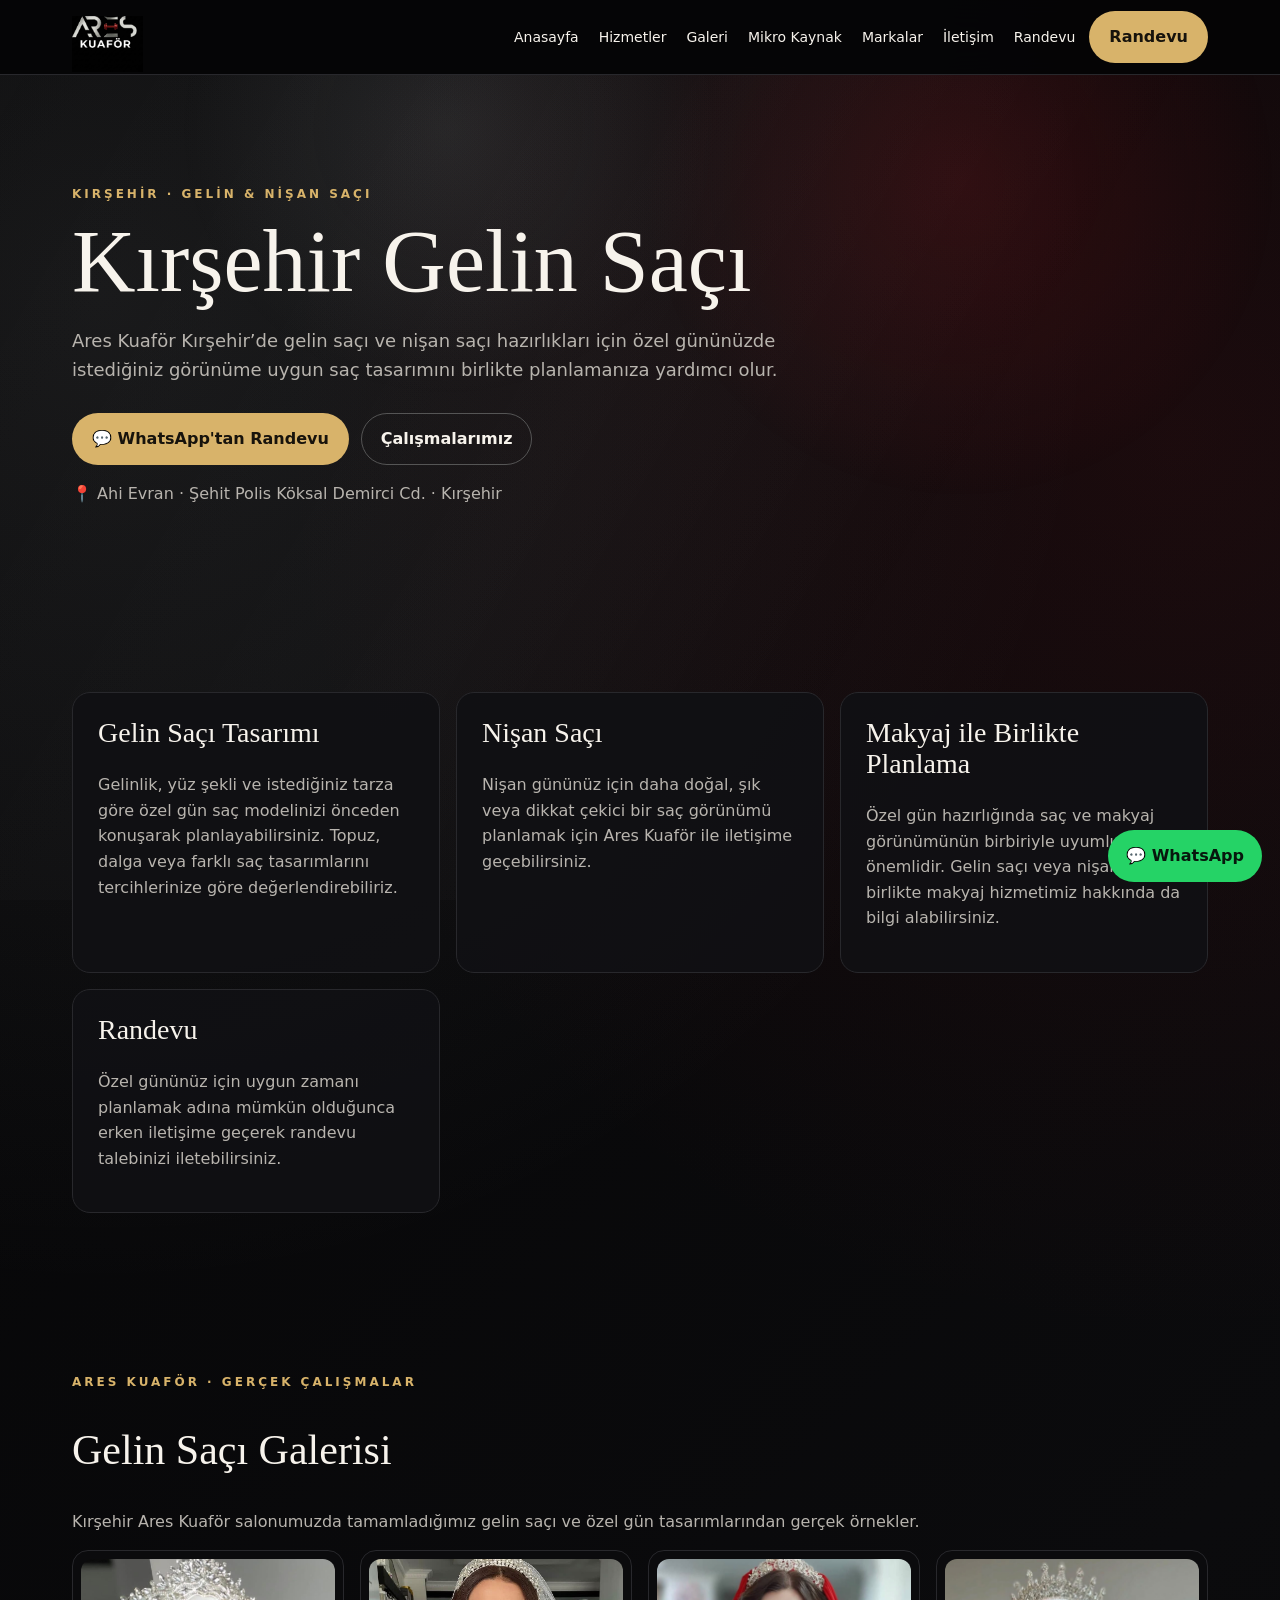
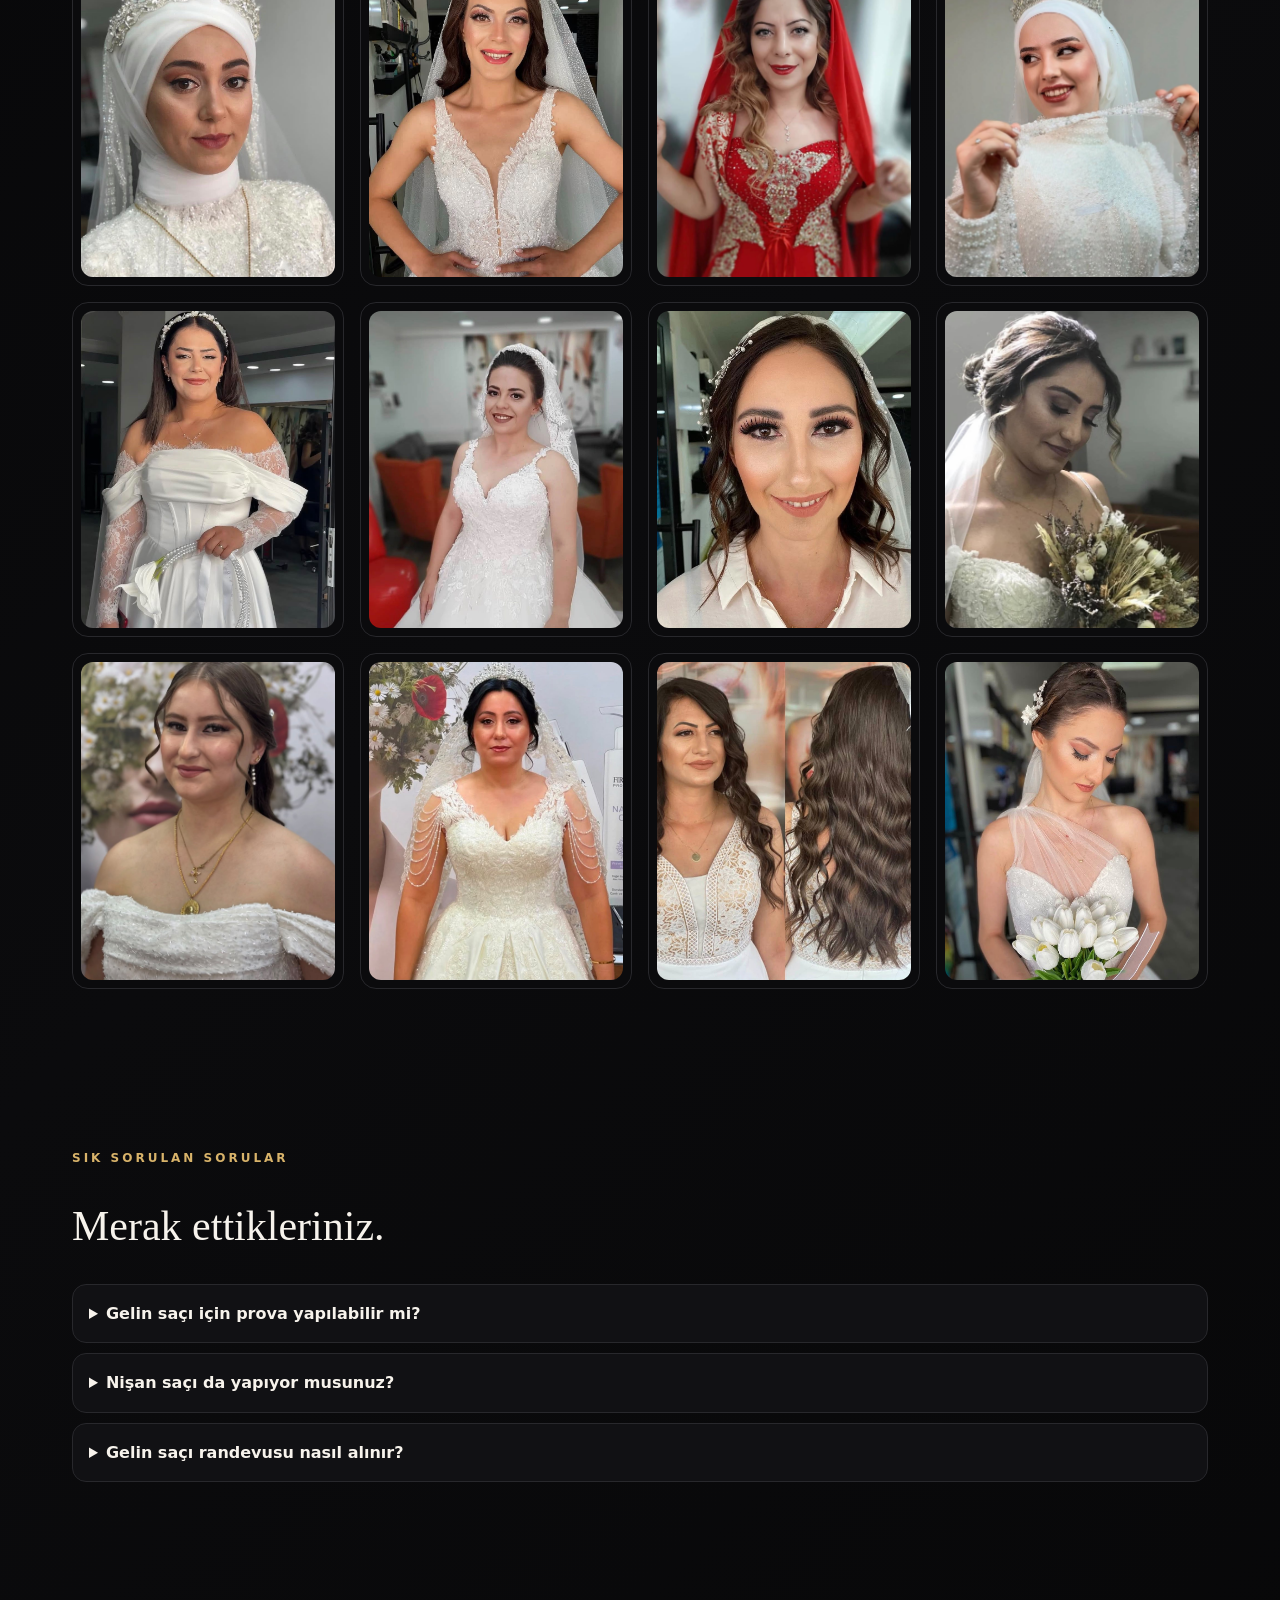
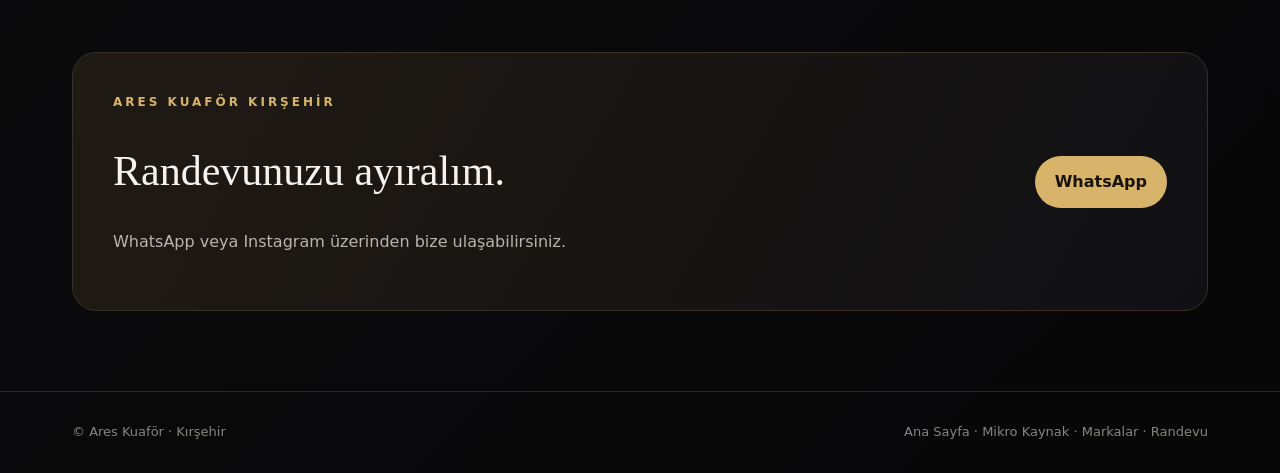
==== commit a0a1dd54: "Update gelin-saci.html" ====
--- a/gelin-saci.html
+++ b/gelin-saci.html
@@ -12,7 +12,52 @@
 .real-gallery .gallery-photo:hover img{transform:scale(1.04)}
 @media(max-width:900px){.real-gallery{grid-template-columns:repeat(2,minmax(0,1fr))}}
 @media(max-width:600px){.real-gallery{grid-template-columns:1fr}.real-gallery .gallery-card{max-width:430px;width:100%;margin:0 auto}}
-</style><script type="application/ld+json">{"@context": "https://schema.org", "@type": "HairSalon", "name": "Ares Kuaför", "url": "https://areskuafor.com.tr/gelin-saci.html", "telephone": "+90 553 129 33 38", "image": "https://areskuafor.com.tr/logo.png", "address": {"@type": "PostalAddress", "streetAddress": "Ahi Evran Mahallesi, Şehit Polis Köksal Demirci Caddesi", "addressLocality": "Kırşehir", "addressCountry": "TR"}, "sameAs": ["https://www.instagram.com/areskuaforkirsehir"]}</script><script type="application/ld+json">{"@context": "https://schema.org", "@type": "FAQPage", "mainEntity": [{"@type": "Question", "name": "Gelin saçı için prova yapılabilir mi?", "acceptedAnswer": {"@type": "Answer", "text": "Prova ve hazırlık seçeneklerini özel gününüzün ihtiyaçlarına göre görüşmek için WhatsApp üzerinden bizimle iletişime geçebilirsiniz."}}, {"@type": "Question", "name": "Nişan saçı da yapıyor musunuz?", "acceptedAnswer": {"@type": "Answer", "text": "Evet, nişan saçı ve özel gün saç tasarımı hizmeti sunuyoruz."}}, {"@type": "Question", "name": "Gelin saçı randevusu nasıl alınır?", "acceptedAnswer": {"@type": "Answer", "text": "WhatsApp veya Instagram üzerinden tarih ve istediğiniz model hakkında bilgi vererek randevu talebinde bulunabilirsiniz."}}]}</script></head><body><nav><div class="wrap navin"><a class="logo" href="index.html"><img alt="Ares Kuaför Kırşehir logosu" src="logo.png"/></a><div class="navlinks"><a href="index.html">Anasayfa</a><a href="hizmetler.html">Hizmetler</a><a href="index.html#galeri">Galeri</a><a href="mikro-kaynak.html">Mikro Kaynak</a><a href="markalar.html">Markalar</a><a href="index.html#iletisim">İletişim</a><a href="randevu.html">Randevu</a></div><button aria-expanded="false" aria-label="Menüyü aç" class="menu-btn" type="button">☰</button><a class="btn gold" href="randevu.html">Randevu</a></div><div class="mobile-menu"><a href="index.html">Anasayfa</a><a href="hizmetler.html">Hizmetler</a><a href="index.html#galeri">Galeri</a><a href="mikro-kaynak.html">Mikro Kaynak</a><a href="markalar.html">Markalar</a><a href="index.html#iletisim">İletişim</a><a href="randevu.html">Randevu</a></div></nav><header class="hero"><div class="wrap"><div class="kicker">Kırşehir · Gelin & Nişan Saçı</div><h1>Kırşehir Gelin Saçı</h1><p style="max-width:760px;font-size:18px">Ares Kuaför Kırşehir’de gelin saçı ve nişan saçı hazırlıkları için özel gününüzde istediğiniz görünüme uygun saç tasarımını birlikte planlamanıza yardımcı olur.</p><div style="display:flex;gap:12px;flex-wrap:wrap;margin-top:28px"><a class="btn gold" href="https://wa.me/905531293338" rel="noopener" target="_blank">💬 WhatsApp'tan Randevu</a><a class="btn" href="index.html#galeri">Çalışmalarımız</a></div><p>📍 Ahi Evran · Şehit Polis Köksal Demirci Cd. · Kırşehir</p></div></header><main><section><div class="wrap"><div class="grid3"><article class="card"><h2 style="font-size:28px;margin-top:0">Gelin Saçı Tasarımı</h2><p>Gelinlik, yüz şekli ve istediğiniz tarza göre özel gün saç modelinizi önceden konuşarak planlayabilirsiniz. Topuz, dalga veya farklı saç tasarımlarını tercihlerinize göre değerlendirebiliriz.</p></article><article class="card"><h2 style="font-size:28px;margin-top:0">Nişan Saçı</h2><p>Nişan gününüz için daha doğal, şık veya dikkat çekici bir saç görünümü planlamak için Ares Kuaför ile iletişime geçebilirsiniz.</p></article><article class="card"><h2 style="font-size:28px;margin-top:0">Makyaj ile Birlikte Planlama</h2><p>Özel gün hazırlığında saç ve makyaj görünümünün birbiriyle uyumlu olması önemlidir. Gelin saçı veya nişan saçı ile birlikte makyaj hizmetimiz hakkında da bilgi alabilirsiniz.</p></article><article class="card"><h2 style="font-size:28px;margin-top:0">Randevu</h2><p>Özel gününüz için uygun zamanı planlamak adına mümkün olduğunca erken iletişime geçerek randevu talebinizi iletebilirsiniz.</p></article></div></div></section>
+
+.quick-action-bar{display:none}
+@media(max-width:768px){
+  body{padding-bottom:70px}
+  .float{display:none!important}
+  .quick-action-bar{
+    display:flex;
+    position:fixed;
+    bottom:0;
+    left:0;
+    right:0;
+    z-index:999;
+    background:rgba(11,11,13,0.95);
+    backdrop-filter:blur(12px);
+    border-top:1px solid var(--line);
+    padding:8px 12px;
+    justify-content:space-around;
+    align-items:center;
+    box-shadow:0 -5px 25px rgba(0,0,0,0.5);
+  }
+  .quick-action-bar a{
+    display:flex;
+    flex-direction:column;
+    align-items:center;
+    gap:4px;
+    font-size:11px;
+    font-weight:600;
+    color:var(--muted);
+    flex:1;
+    text-align:center;
+  }
+  .quick-action-bar svg{width:20px;height:20px}
+  .quick-action-bar .action-btn-highlight{background:var(--gold);color:#111!important;padding:8px 12px;border-radius:12px;font-weight:800}
+}
+</style><script type="application/ld+json">{"@context": "https://schema.org", "@type": "HairSalon", "name": "Ares Kuaför", "url": "https://areskuafor.com.tr/gelin-saci.html", "telephone": "+90 553 129 33 38", "image": "https://areskuafor.com.tr/logo.png", "address": {"@type": "PostalAddress", "streetAddress": "Ahi Evran Mahallesi, Şehit Polis Köksal Demirci Caddesi", "addressLocality": "Kırşehir", "addressCountry": "TR"}, "sameAs": ["https://www.instagram.com/areskuaforkirsehir"]}</script><script type="application/ld+json">{"@context": "https://schema.org", "@type": "FAQPage", "mainEntity": [{"@type": "Question", "name": "Gelin saçı için prova yapılabilir mi?", "acceptedAnswer": {"@type": "Answer", "text": "Prova ve hazırlık seçeneklerini özel gününüzün ihtiyaçlarına göre görüşmek için WhatsApp üzerinden bizimle iletişime geçebilirsiniz."}}, {"@type": "Question", "name": "Nişan saçı da yapıyor musunuz?", "acceptedAnswer": {"@type": "Answer", "text": "Evet, nişan saçı ve özel gün saç tasarımı hizmeti sunuyoruz."}}, {"@type": "Question", "name": "Gelin saçı randevusu nasıl alınır?", "acceptedAnswer": {"@type": "Answer", "text": "WhatsApp veya Instagram üzerinden tarih ve istediğiniz model hakkında bilgi vererek randevu talebinde bulunabilirsiniz."}}]}</script>
+
+<!-- Google tag (gtag.js) -->
+<script async src="https://www.googletagmanager.com/gtag/js?id=G-4QZ3QC3LW8"></script>
+<script>
+  window.dataLayer = window.dataLayer || [];
+  function gtag(){dataLayer.push(arguments);}
+  gtag('js', new Date());
+
+  gtag('config', 'G-4QZ3QC3LW8');
+</script>
+</head><body><nav><div class="wrap navin"><a class="logo" href="index.html"><img alt="Ares Kuaför Kırşehir logosu" src="logo.png"/></a><div class="navlinks"><a href="index.html">Anasayfa</a><a href="hizmetler.html">Hizmetler</a><a href="index.html#galeri">Galeri</a><a href="mikro-kaynak.html">Mikro Kaynak</a><a href="markalar.html">Markalar</a><a href="index.html#iletisim">İletişim</a><a href="randevu.html">Randevu</a></div><button aria-expanded="false" aria-label="Menüyü aç" class="menu-btn" type="button">☰</button><a class="btn gold" href="randevu.html">Randevu</a></div><div class="mobile-menu"><a href="index.html">Anasayfa</a><a href="hizmetler.html">Hizmetler</a><a href="index.html#galeri">Galeri</a><a href="mikro-kaynak.html">Mikro Kaynak</a><a href="markalar.html">Markalar</a><a href="index.html#iletisim">İletişim</a><a href="randevu.html">Randevu</a></div></nav><header class="hero"><div class="wrap"><div class="kicker">Kırşehir · Gelin & Nişan Saçı</div><h1>Kırşehir Gelin Saçı</h1><p style="max-width:760px;font-size:18px">Ares Kuaför Kırşehir’de gelin saçı ve nişan saçı hazırlıkları için özel gününüzde istediğiniz görünüme uygun saç tasarımını birlikte planlamanıza yardımcı olur.</p><div style="display:flex;gap:12px;flex-wrap:wrap;margin-top:28px"><a class="btn gold" href="https://wa.me/905531293338" rel="noopener" target="_blank">💬 WhatsApp'tan Randevu</a><a class="btn" href="index.html#galeri">Çalışmalarımız</a></div><p>📍 Ahi Evran · Şehit Polis Köksal Demirci Cd. · Kırşehir</p></div></header><main><section><div class="wrap"><div class="grid3"><article class="card"><h2 style="font-size:28px;margin-top:0">Gelin Saçı Tasarımı</h2><p>Gelinlik, yüz şekli ve istediğiniz tarza göre özel gün saç modelinizi önceden konuşarak planlayabilirsiniz. Topuz, dalga veya farklı saç tasarımlarını tercihlerinize göre değerlendirebiliriz.</p></article><article class="card"><h2 style="font-size:28px;margin-top:0">Nişan Saçı</h2><p>Nişan gününüz için daha doğal, şık veya dikkat çekici bir saç görünümü planlamak için Ares Kuaför ile iletişime geçebilirsiniz.</p></article><article class="card"><h2 style="font-size:28px;margin-top:0">Makyaj ile Birlikte Planlama</h2><p>Özel gün hazırlığında saç ve makyaj görünümünün birbiriyle uyumlu olması önemlidir. Gelin saçı veya nişan saçı ile birlikte makyaj hizmetimiz hakkında da bilgi alabilirsiniz.</p></article><article class="card"><h2 style="font-size:28px;margin-top:0">Randevu</h2><p>Özel gününüz için uygun zamanı planlamak adına mümkün olduğunca erken iletişime geçerek randevu talebinizi iletebilirsiniz.</p></article></div></div></section>
 
 <section id="gelin-saci-galeri"><div class="wrap">
 <div class="kicker">Ares Kuaför · Gerçek Çalışmalar</div>
@@ -34,5 +79,41 @@
 </div>
 </div></section>
 
-<section><div class="wrap faq"><div class="kicker">Sık Sorulan Sorular</div><h2>Merak ettikleriniz.</h2><details><summary>Gelin saçı için prova yapılabilir mi?</summary><p>Prova ve hazırlık seçeneklerini özel gününüzün ihtiyaçlarına göre görüşmek için WhatsApp üzerinden bizimle iletişime geçebilirsiniz.</p></details><details><summary>Nişan saçı da yapıyor musunuz?</summary><p>Evet, nişan saçı ve özel gün saç tasarımı hizmeti sunuyoruz.</p></details><details><summary>Gelin saçı randevusu nasıl alınır?</summary><p>WhatsApp veya Instagram üzerinden tarih ve istediğiniz model hakkında bilgi vererek randevu talebinde bulunabilirsiniz.</p></details></div></section><section><div class="wrap"><div class="cta"><div><div class="kicker">Ares Kuaför Kırşehir</div><h2>Randevunuzu ayıralım.</h2><p>WhatsApp veya Instagram üzerinden bize ulaşabilirsiniz.</p></div><a class="btn gold" href="https://wa.me/905531293338" rel="noopener" target="_blank">WhatsApp</a></div></div></section></main><footer><div class="wrap foot"><div>© Ares Kuaför · Kırşehir</div><div><a href="index.html">Ana Sayfa</a> · <a href="mikro-kaynak.html">Mikro Kaynak</a> · <a href="markalar.html">Markalar</a> · <a href="randevu.html">Randevu</a></div></div></footer><a class="float" href="https://wa.me/905531293338" rel="noopener" target="_blank">💬 WhatsApp</a><script>(function(){const b=document.querySelector('.menu-btn'),m=document.querySelector('.mobile-menu');if(!b||!m)return;b.addEventListener('click',()=>{const open=m.classList.toggle('open');b.setAttribute('aria-expanded',open?'true':'false');b.textContent=open?'✕':'☰'});m.querySelectorAll('a').forEach(a=>a.addEventListener('click',()=>{m.classList.remove('open');b.setAttribute('aria-expanded','false');b.textContent='☰'}));})();</script>
+<section><div class="wrap faq"><div class="kicker">Sık Sorulan Sorular</div><h2>Merak ettikleriniz.</h2><details><summary>Gelin saçı için prova yapılabilir mi?</summary><p>Prova ve hazırlık seçeneklerini özel gününüzün ihtiyaçlarına göre görüşmek için WhatsApp üzerinden bizimle iletişime geçebilirsiniz.</p></details><details><summary>Nişan saçı da yapıyor musunuz?</summary><p>Evet, nişan saçı ve özel gün saç tasarımı hizmeti sunuyoruz.</p></details><details><summary>Gelin saçı randevusu nasıl alınır?</summary><p>WhatsApp veya Instagram üzerinden tarih ve istediğiniz model hakkında bilgi vererek randevu talebinde bulunabilirsiniz.</p></details></div></section><section><div class="wrap"><div class="cta"><div><div class="kicker">Ares Kuaför Kırşehir</div><h2>Randevunuzu ayıralım.</h2><p>WhatsApp veya Instagram üzerinden bize ulaşabilirsiniz.</p></div><a class="btn gold" href="https://wa.me/905531293338" rel="noopener" target="_blank">WhatsApp</a></div></div></section></main><footer><div class="wrap foot"><div>© Ares Kuaför · Kırşehir</div><div><a href="index.html">Ana Sayfa</a> · <a href="mikro-kaynak.html">Mikro Kaynak</a> · <a href="markalar.html">Markalar</a> · <a href="randevu.html">Randevu</a></div></div></footer><a class="float" href="https://wa.me/905531293338" rel="noopener" target="_blank">💬 WhatsApp</a>
+
+<!-- MOBİL ALT SABİT HIZLI EYLEM ÇUBUĞU -->
+<div class="quick-action-bar">
+  <a href="tel:+905531293338">
+    <svg viewBox="0 0 24 24" fill="none" stroke="currentColor" stroke-width="2"><path d="M22 16.92v3a2 2 0 0 1-2.18 2 19.79 19.79 0 0 1-8.63-3.07 19.5 19.5 0 0 1-6-6 19.79 19.79 0 0 1-3.07-8.67A2 2 0 0 1 4.11 2h3a2 2 0 0 1 2 1.72 12.84 12.84 0 0 0 .7 2.81 2 2 0 0 1-.45 2.11L8.09 9.91a16 16 0 0 0 6 6l1.27-1.27a2 2 0 0 1 2.11-.45 12.84 12.84 0 0 0 2.81.7A2 2 0 0 1 22 16.92z"/></svg>
+    Ara
+  </a>
+  <a href="https://wa.me/905531293338" rel="noopener" target="_blank" style="color:#25D366">
+    <svg viewBox="0 0 24 24" fill="currentColor"><path d="M.057 24l1.687-6.163c-1.041-1.804-1.588-3.849-1.587-5.946.003-6.556 5.338-11.891 11.893-11.891 3.181.001 6.167 1.24 8.413 3.488 2.245 2.248 3.481 5.236 3.48 8.414-.003 6.557-5.338 11.892-11.893 11.892-1.99-.001-3.951-.5-5.688-1.448l-6.305 1.654zm6.597-3.807c1.676.995 3.276 1.591 5.392 1.592 5.448 0 9.886-4.434 9.889-9.885.002-5.462-4.415-9.89-9.881-9.892-5.452 0-9.887 4.434-9.889 9.884-.001 2.225.651 3.891 1.746 5.634l-.999 3.648 3.742-.981zm11.387-5.464c-.074-.124-.272-.198-.57-.347-.297-.149-1.758-.868-2.031-.967-.272-.099-.47-.149-.669.149-.198.297-.768.967-.941 1.165-.173.198-.347.223-.644.074-.297-.149-1.255-.462-2.39-1.475-.883-.788-1.48-1.761-1.653-2.059-.173-.297-.018-.458.13-.606.134-.133.297-.347.446-.521.151-.172.2-.296.3-.495.099-.198.05-.372-.025-.521-.075-.148-.669-1.611-.916-2.206-.242-.579-.487-.501-.669-.51l-.57-.01c-.198 0-.52.074-.792.372s-1.04 1.016-1.04 2.479 1.065 2.876 1.213 3.074c.149.198 2.095 3.2 5.076 4.487.709.306 1.263.489 1.694.626.712.226 1.36.194 1.872.118.571-.085 1.758-.719 2.006-1.413.248-.695.248-1.29.173-1.414z"/></svg>
+    WhatsApp
+  </a>
+  <a href="https://maps.app.goo.gl/7nh9N5rrybAvzD2x8?g_st=ic" rel="noopener" target="_blank">
+    <svg viewBox="0 0 24 24" fill="none" stroke="currentColor" stroke-width="2"><path d="M21 10c0 7-9 13-9 13s-9-6-9-13a9 9 0 0 1 18 0z"/><circle cx="12" cy="10" r="3"/></svg>
+    Yol Tarifi
+  </a>
+  <a href="randevu.html" class="action-btn-highlight">
+    Randevu
+  </a>
+</div>
+
+<script>(function(){const b=document.querySelector('.menu-btn'),m=document.querySelector('.mobile-menu');if(!b||!m)return;b.addEventListener('click',()=>{const open=m.classList.toggle('open');b.setAttribute('aria-expanded',open?'true':'false');b.textContent=open?'✕':'☰'});m.querySelectorAll('a').forEach(a=>a.addEventListener('click',()=>{m.classList.remove('open');b.setAttribute('aria-expanded','false');b.textContent='☰'}));})();</script>
+
+<script>
+/* Google Analytics: WhatsApp, arama ve yol tarifi tıklamaları */
+document.addEventListener('click',function(e){
+  const a=e.target.closest('a'); if(!a||typeof gtag!=='function')return;
+  const h=a.getAttribute('href')||'';
+  let ev=null;
+  if(h.indexOf('wa.me')>-1)ev='whatsapp_click';
+  else if(h.indexOf('tel:')===0)ev='phone_click';
+  else if(h.indexOf('maps.app.goo.gl')>-1||h.indexOf('google.com/maps')>-1)ev='directions_click';
+  if(!ev)return;
+  const loc=a.closest('.quick-action-bar')?'mobil_alt_cubuk':a.closest('.hero')?'hero':a.closest('.cta')?'randevu_bolumu':a.classList.contains('float')?'yuzen_buton':a.closest('nav')?'menu':'diger';
+  gtag('event',ev,{link_location:loc,link_url:h,page_name:'gelin-saci',transport_type:'beacon'});
+});
+</script>
 </body></html>
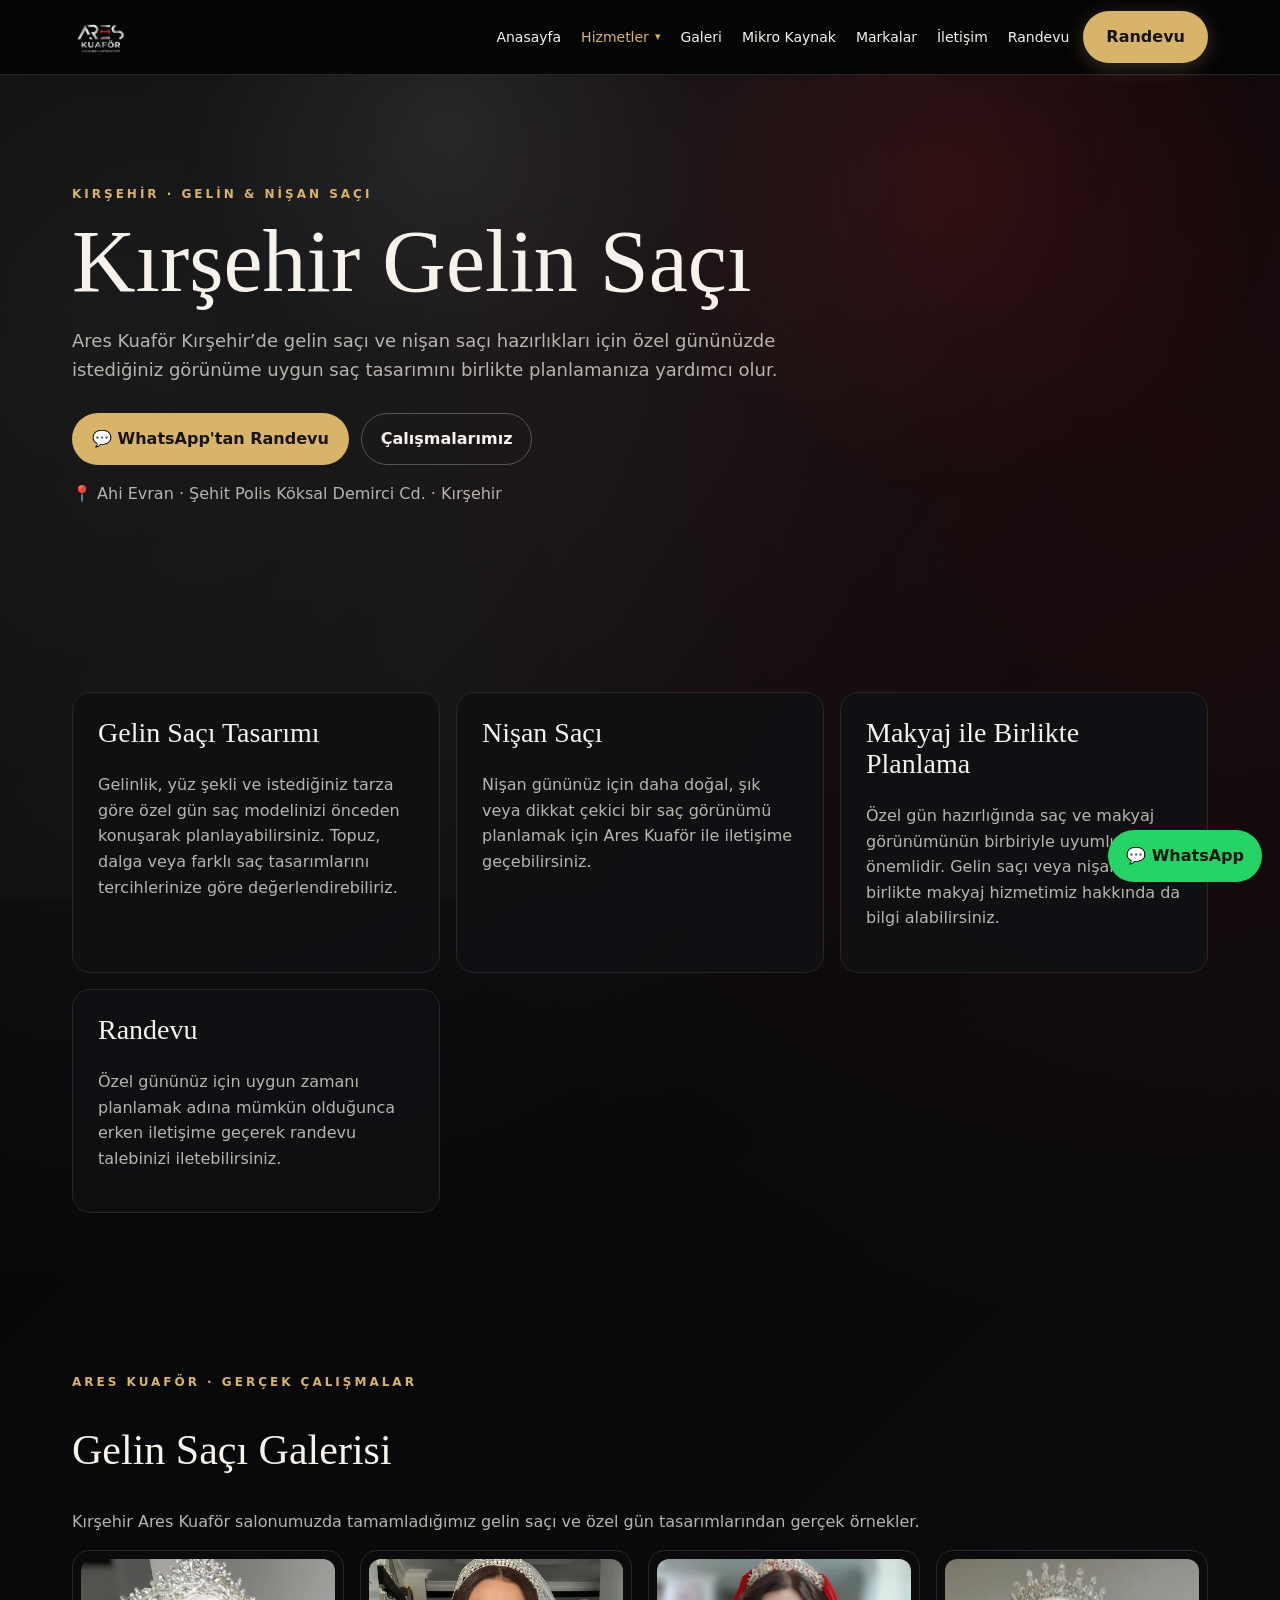
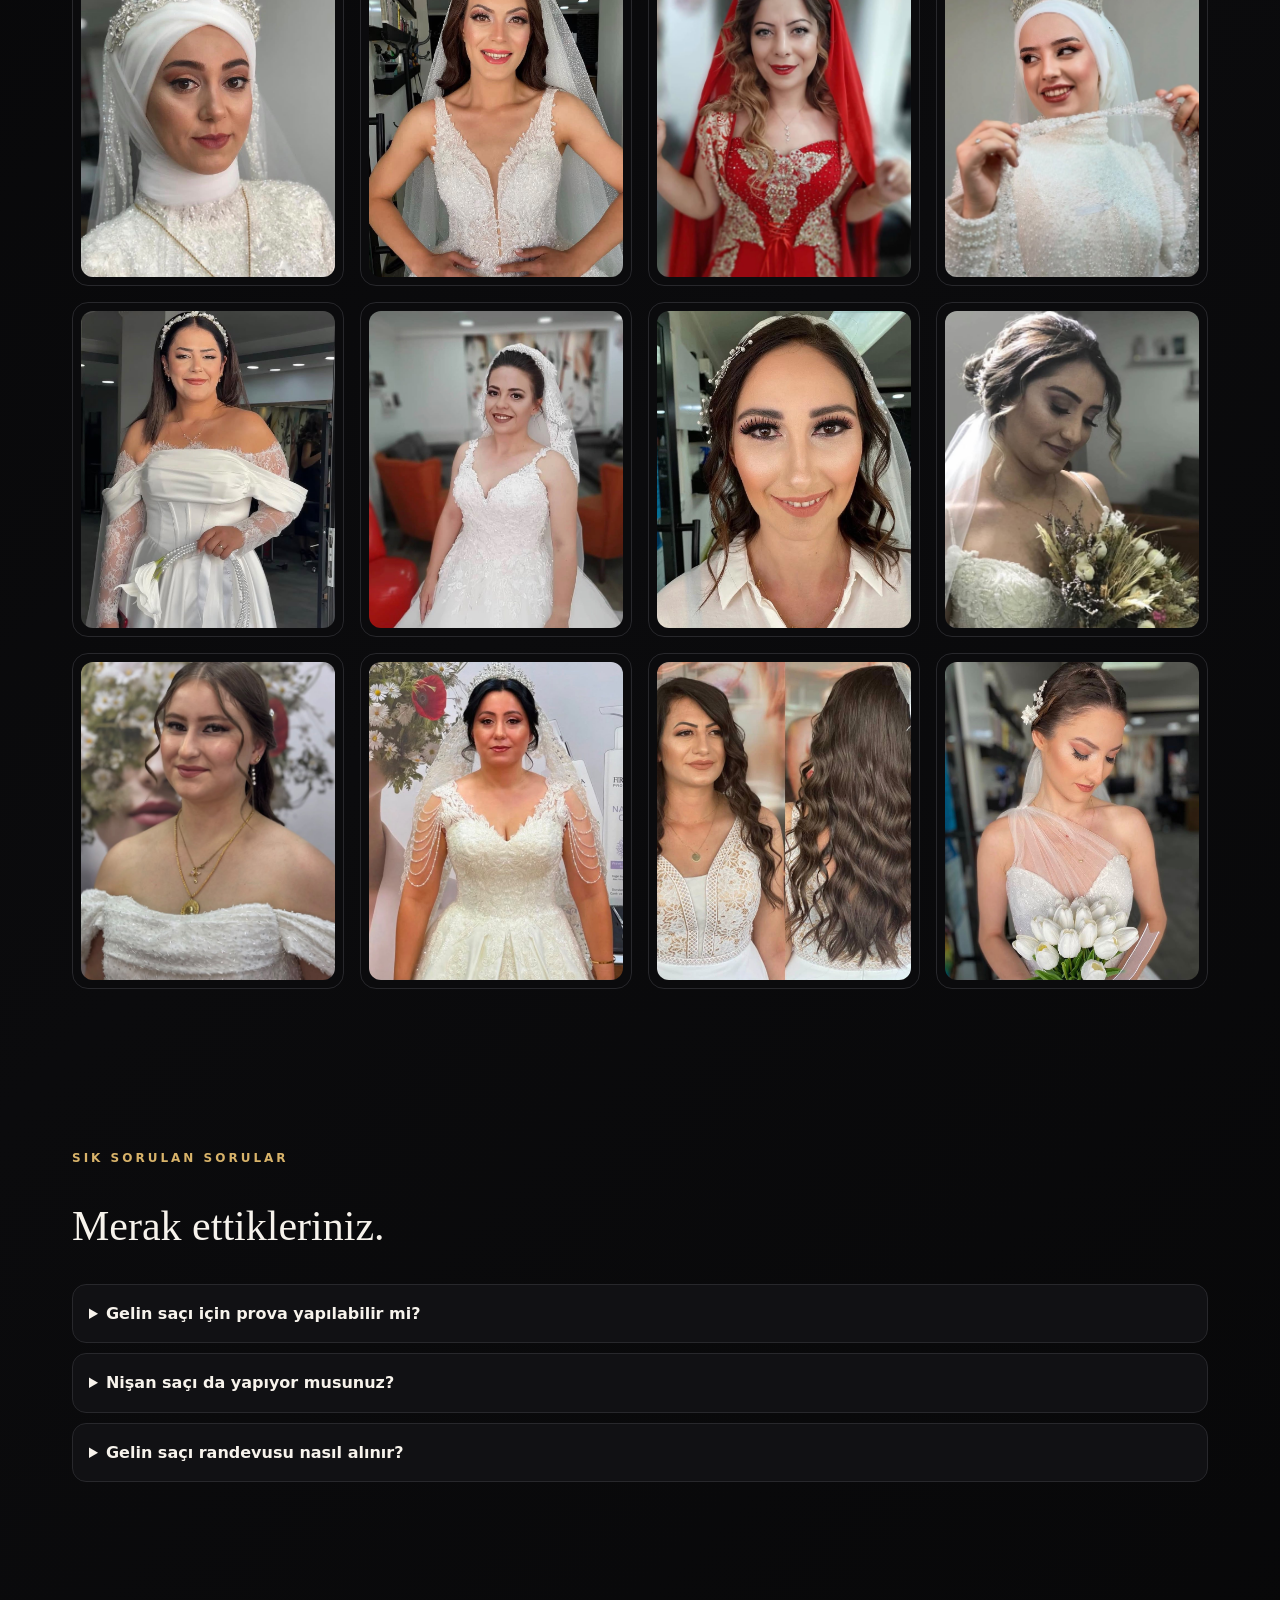
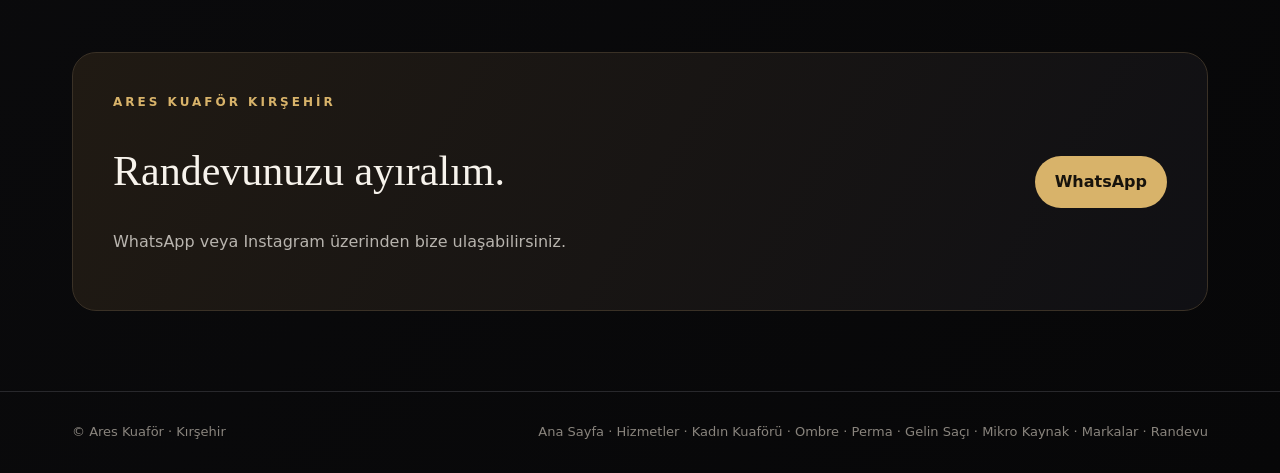
==== commit 749d438e: "Update gelin-saci.html" ====
--- a/gelin-saci.html
+++ b/gelin-saci.html
@@ -1,7 +1,54 @@
-<!DOCTYPE html><html lang="tr"><head><meta charset="utf-8"><meta name="viewport" content="width=device-width,initial-scale=1"><title>Kırşehir Gelin Saçı | Ares Kuaför</title><meta name="description" content="Kırşehir gelin saçı ve nişan saçı için Ares Kuaför. Özel gününüz için istediğiniz saç modelini birlikte planlayın ve randevunuzu oluşturun."><meta name="robots" content="index,follow,max-image-preview:large"><link rel="canonical" href="https://areskuafor.com.tr/gelin-saci.html"><style>
+<!DOCTYPE html>
+<html lang="tr">
+<head>
+<meta charset="utf-8">
+<meta name="viewport" content="width=device-width,initial-scale=1">
+<title>Kırşehir Gelin Saçı | Ares Kuaför</title>
+<meta name="description" content="Kırşehir gelin saçı ve nişan saçı için Ares Kuaför. Özel gününüz için istediğiniz saç modelini birlikte planlayın ve randevunuzu oluşturun.">
+<meta name="robots" content="index,follow,max-image-preview:large">
+<link rel="canonical" href="https://areskuafor.com.tr/gelin-saci.html">
+
+<!-- Ortak menü + footer (tüm sayfalarda aynı dosyalar) -->
+<link rel="stylesheet" href="/menu.css">
+<script src="/menu.js" defer></script>
+
+<style>
 :root{--bg:#050506;--bg2:#0b0b0d;--card:#111114;--gold:#d8b36a;--silver:#d7d9dc;--red:#a61f26;--cream:#f7f3ec;--muted:#b8b4ae;--line:#28282c}
-*{box-sizing:border-box}html{scroll-behavior:smooth}body{margin:0;background:radial-gradient(circle at 8% 8%,rgba(215,217,220,.09),transparent 28%),radial-gradient(circle at 92% 12%,rgba(166,31,38,.12),transparent 26%),linear-gradient(135deg,var(--bg),var(--bg2) 55%,#070708);color:var(--cream);font-family:Inter,system-ui,-apple-system,BlinkMacSystemFont,"Segoe UI",sans-serif;line-height:1.6}body:before{content:"";position:fixed;inset:0;pointer-events:none;background:linear-gradient(120deg,transparent 0%,rgba(255,255,255,.025) 45%,transparent 70%);z-index:-1}a{color:inherit;text-decoration:none}.wrap{max-width:1180px;margin:auto;padding:0 22px}nav{position:sticky;top:0;z-index:50;background:rgba(5,5,6,.92);backdrop-filter:blur(16px);border-bottom:1px solid var(--line)}.navin{height:74px;display:flex;align-items:center;justify-content:flex-end;gap:14px;position:relative}.logo{position:absolute;left:22px;top:60%;transform:translateY(-50%);z-index:60;display:flex;align-items:center}.logo img{height:56px;width:auto;object-fit:contain}.navlinks{display:flex;gap:20px;font-size:14px;align-items:center;margin-left:auto}.navlinks a:hover{color:var(--gold)}.btn{display:inline-flex;align-items:center;justify-content:center;padding:12px 19px;border-radius:999px;border:1px solid #555;font-weight:700}.gold{background:var(--gold);color:#17130c!important;border-color:transparent}.menu-btn{display:none;margin-left:auto;position:relative;z-index:70;background:transparent;border:1px solid #4a4a4d;color:var(--cream);width:44px;height:44px;border-radius:10px;font-size:23px;cursor:pointer}.mobile-menu{display:none}.mobile-menu.open{display:flex;flex-direction:column;padding:10px 22px 18px;border-top:1px solid var(--line);background:#070708}.mobile-menu a{padding:11px 0;border-bottom:1px solid #222}.hero{padding:110px 0 90px;background:radial-gradient(circle at 75% 20%,rgba(166,31,38,.18),transparent 30%),radial-gradient(circle at 35% 10%,rgba(215,217,220,.09),transparent 28%)}.kicker{color:var(--gold);font-size:12px;letter-spacing:3px;text-transform:uppercase;font-weight:800}h1,h2,h3{font-family:Georgia,serif;font-weight:500}h1{font-size:clamp(46px,7vw,88px);line-height:.98;margin:15px 0 22px}h2{font-size:42px;line-height:1.1}p{color:var(--muted)}section{padding:80px 0}.grid3{display:grid;grid-template-columns:repeat(3,1fr);gap:16px}.grid4{display:grid;grid-template-columns:repeat(4,1fr);gap:14px}.card{background:rgba(17,17,20,.92);border:1px solid var(--line);border-radius:18px;padding:25px}.card h3{font-size:24px;margin:8px 0}.hours-table{display:grid;grid-template-columns:1fr 130px;gap:0;border-top:1px solid #303034}.hours-row{display:contents}.hours-row>div{padding:9px 0;border-bottom:1px solid #26262a}.hours-day{font-weight:700;color:var(--cream)}.hours-time{text-align:right;font-variant-numeric:tabular-nums;letter-spacing:.2px}.hours-row.closed .hours-day,.hours-row.closed .hours-time{color:#ef555d}.contact{display:grid;grid-template-columns:repeat(3,1fr);gap:16px}.product img{width:100%;height:300px;object-fit:contain;background:#0b0b0d;border-radius:14px 14px 0 0}.product .body{padding:16px}.source{font-size:12px;margin-top:20px;color:#8e877f}.source a{text-decoration:underline;color:var(--gold)}.faq details{background:var(--card);border:1px solid var(--line);border-radius:14px;padding:16px;margin:10px 0}.faq summary{cursor:pointer;font-weight:700}.cta{background:linear-gradient(120deg,#201a13,#101014);border:1px solid #3a3126;border-radius:24px;padding:40px;display:flex;justify-content:space-between;gap:25px;align-items:center}footer{border-top:1px solid var(--line);padding:30px 0;color:#89847d;font-size:13px}.foot{display:flex;justify-content:space-between}.float{position:fixed;right:18px;bottom:18px;z-index:40;background:#25D366;color:#07170d;padding:13px 18px;border-radius:999px;font-weight:800}
-@media(max-width:900px){.navlinks{display:none}.menu-btn{display:block;flex:0 0 44px}.navin>.btn{display:none}.grid4{grid-template-columns:repeat(2,1fr)}.grid3,.contact{grid-template-columns:1fr 1fr}.cta{display:block}}
+*{box-sizing:border-box}
+html{scroll-behavior:smooth;overflow-y:scroll}
+body{margin:0;background:radial-gradient(circle at 8% 8%,rgba(215,217,220,.09),transparent 28%),radial-gradient(circle at 92% 12%,rgba(166,31,38,.12),transparent 26%),linear-gradient(135deg,var(--bg),var(--bg2) 55%,#070708);color:var(--cream);font-family:Inter,system-ui,-apple-system,BlinkMacSystemFont,"Segoe UI",sans-serif;line-height:1.6}
+body:before{content:"";position:fixed;inset:0;pointer-events:none;background:linear-gradient(120deg,transparent 0%,rgba(255,255,255,.025) 45%,transparent 70%);z-index:-1}
+a{color:inherit;text-decoration:none}
+.wrap{max-width:1180px;margin:auto;padding:0 22px}
+.btn{display:inline-flex;align-items:center;justify-content:center;padding:12px 19px;border-radius:999px;border:1px solid #555;font-weight:700}
+.gold{background:var(--gold);color:#17130c!important;border-color:transparent}
+.hero{padding:110px 0 90px;background:radial-gradient(circle at 75% 20%,rgba(166,31,38,.18),transparent 30%),radial-gradient(circle at 35% 10%,rgba(215,217,220,.09),transparent 28%)}
+.kicker{color:var(--gold);font-size:12px;letter-spacing:3px;text-transform:uppercase;font-weight:800}
+h1,h2,h3{font-family:Georgia,serif;font-weight:500}
+h1{font-size:clamp(46px,7vw,88px);line-height:.98;margin:15px 0 22px}
+h2{font-size:42px;line-height:1.1}
+p{color:var(--muted)}
+section{padding:80px 0}
+.grid3{display:grid;grid-template-columns:repeat(3,1fr);gap:16px}
+.grid4{display:grid;grid-template-columns:repeat(4,1fr);gap:14px}
+.card{background:rgba(17,17,20,.92);border:1px solid var(--line);border-radius:18px;padding:25px}
+.card h3{font-size:24px;margin:8px 0}
+.hours-table{display:grid;grid-template-columns:1fr 130px;gap:0;border-top:1px solid #303034}
+.hours-row{display:contents}
+.hours-row>div{padding:9px 0;border-bottom:1px solid #26262a}
+.hours-day{font-weight:700;color:var(--cream)}
+.hours-time{text-align:right;font-variant-numeric:tabular-nums;letter-spacing:.2px}
+.hours-row.closed .hours-day,.hours-row.closed .hours-time{color:#ef555d}
+.contact{display:grid;grid-template-columns:repeat(3,1fr);gap:16px}
+.product img{width:100%;height:300px;object-fit:contain;background:#0b0b0d;border-radius:14px 14px 0 0}
+.product .body{padding:16px}
+.source{font-size:12px;margin-top:20px;color:#8e877f}
+.source a{text-decoration:underline;color:var(--gold)}
+.faq details{background:var(--card);border:1px solid var(--line);border-radius:14px;padding:16px;margin:10px 0}
+.faq summary{cursor:pointer;font-weight:700}
+.cta{background:linear-gradient(120deg,#201a13,#101014);border:1px solid #3a3126;border-radius:24px;padding:40px;display:flex;justify-content:space-between;gap:25px;align-items:center}
+.float{position:fixed;right:18px;bottom:18px;z-index:40;background:#25D366;color:#07170d;padding:13px 18px;border-radius:999px;font-weight:800}
+@media(max-width:900px){.grid4{grid-template-columns:repeat(2,1fr)}.grid3,.contact{grid-template-columns:1fr 1fr}.cta{display:block}}
 @media(max-width:600px){.grid4,.grid3,.contact{grid-template-columns:1fr}.hero{padding:80px 0}h2{font-size:34px}.hours-table{grid-template-columns:1fr 110px}}
 
 /* Gerçek 12'li Görsel Galerisi */
@@ -46,7 +93,9 @@
   .quick-action-bar svg{width:20px;height:20px}
   .quick-action-bar .action-btn-highlight{background:var(--gold);color:#111!important;padding:8px 12px;border-radius:12px;font-weight:800}
 }
-</style><script type="application/ld+json">{"@context": "https://schema.org", "@type": "HairSalon", "name": "Ares Kuaför", "url": "https://areskuafor.com.tr/gelin-saci.html", "telephone": "+90 553 129 33 38", "image": "https://areskuafor.com.tr/logo.png", "address": {"@type": "PostalAddress", "streetAddress": "Ahi Evran Mahallesi, Şehit Polis Köksal Demirci Caddesi", "addressLocality": "Kırşehir", "addressCountry": "TR"}, "sameAs": ["https://www.instagram.com/areskuaforkirsehir"]}</script><script type="application/ld+json">{"@context": "https://schema.org", "@type": "FAQPage", "mainEntity": [{"@type": "Question", "name": "Gelin saçı için prova yapılabilir mi?", "acceptedAnswer": {"@type": "Answer", "text": "Prova ve hazırlık seçeneklerini özel gününüzün ihtiyaçlarına göre görüşmek için WhatsApp üzerinden bizimle iletişime geçebilirsiniz."}}, {"@type": "Question", "name": "Nişan saçı da yapıyor musunuz?", "acceptedAnswer": {"@type": "Answer", "text": "Evet, nişan saçı ve özel gün saç tasarımı hizmeti sunuyoruz."}}, {"@type": "Question", "name": "Gelin saçı randevusu nasıl alınır?", "acceptedAnswer": {"@type": "Answer", "text": "WhatsApp veya Instagram üzerinden tarih ve istediğiniz model hakkında bilgi vererek randevu talebinde bulunabilirsiniz."}}]}</script>
+</style>
+<script type="application/ld+json">{"@context": "https://schema.org", "@type": "HairSalon", "name": "Ares Kuaför", "url": "https://areskuafor.com.tr/gelin-saci.html", "telephone": "+90 553 129 33 38", "image": "https://areskuafor.com.tr/logo.png", "address": {"@type": "PostalAddress", "streetAddress": "Ahi Evran Mahallesi, Şehit Polis Köksal Demirci Caddesi", "addressLocality": "Kırşehir", "addressCountry": "TR"}, "sameAs": ["https://www.instagram.com/areskuaforkirsehir"]}</script>
+<script type="application/ld+json">{"@context": "https://schema.org", "@type": "FAQPage", "mainEntity": [{"@type": "Question", "name": "Gelin saçı için prova yapılabilir mi?", "acceptedAnswer": {"@type": "Answer", "text": "Prova ve hazırlık seçeneklerini özel gününüzün ihtiyaçlarına göre görüşmek için WhatsApp üzerinden bizimle iletişime geçebilirsiniz."}}, {"@type": "Question", "name": "Nişan saçı da yapıyor musunuz?", "acceptedAnswer": {"@type": "Answer", "text": "Evet, nişan saçı ve özel gün saç tasarımı hizmeti sunuyoruz."}}, {"@type": "Question", "name": "Gelin saçı randevusu nasıl alınır?", "acceptedAnswer": {"@type": "Answer", "text": "WhatsApp veya Instagram üzerinden tarih ve istediğiniz model hakkında bilgi vererek randevu talebinde bulunabilirsiniz."}}]}</script>
 
 <!-- Google tag (gtag.js) -->
 <script async src="https://www.googletagmanager.com/gtag/js?id=G-4QZ3QC3LW8"></script>
@@ -57,7 +106,29 @@
 
   gtag('config', 'G-4QZ3QC3LW8');
 </script>
-</head><body><nav><div class="wrap navin"><a class="logo" href="index.html"><img alt="Ares Kuaför Kırşehir logosu" src="logo.png"/></a><div class="navlinks"><a href="index.html">Anasayfa</a><a href="hizmetler.html">Hizmetler</a><a href="index.html#galeri">Galeri</a><a href="mikro-kaynak.html">Mikro Kaynak</a><a href="markalar.html">Markalar</a><a href="index.html#iletisim">İletişim</a><a href="randevu.html">Randevu</a></div><button aria-expanded="false" aria-label="Menüyü aç" class="menu-btn" type="button">☰</button><a class="btn gold" href="randevu.html">Randevu</a></div><div class="mobile-menu"><a href="index.html">Anasayfa</a><a href="hizmetler.html">Hizmetler</a><a href="index.html#galeri">Galeri</a><a href="mikro-kaynak.html">Mikro Kaynak</a><a href="markalar.html">Markalar</a><a href="index.html#iletisim">İletişim</a><a href="randevu.html">Randevu</a></div></nav><header class="hero"><div class="wrap"><div class="kicker">Kırşehir · Gelin & Nişan Saçı</div><h1>Kırşehir Gelin Saçı</h1><p style="max-width:760px;font-size:18px">Ares Kuaför Kırşehir’de gelin saçı ve nişan saçı hazırlıkları için özel gününüzde istediğiniz görünüme uygun saç tasarımını birlikte planlamanıza yardımcı olur.</p><div style="display:flex;gap:12px;flex-wrap:wrap;margin-top:28px"><a class="btn gold" href="https://wa.me/905531293338" rel="noopener" target="_blank">💬 WhatsApp'tan Randevu</a><a class="btn" href="index.html#galeri">Çalışmalarımız</a></div><p>📍 Ahi Evran · Şehit Polis Köksal Demirci Cd. · Kırşehir</p></div></header><main><section><div class="wrap"><div class="grid3"><article class="card"><h2 style="font-size:28px;margin-top:0">Gelin Saçı Tasarımı</h2><p>Gelinlik, yüz şekli ve istediğiniz tarza göre özel gün saç modelinizi önceden konuşarak planlayabilirsiniz. Topuz, dalga veya farklı saç tasarımlarını tercihlerinize göre değerlendirebiliriz.</p></article><article class="card"><h2 style="font-size:28px;margin-top:0">Nişan Saçı</h2><p>Nişan gününüz için daha doğal, şık veya dikkat çekici bir saç görünümü planlamak için Ares Kuaför ile iletişime geçebilirsiniz.</p></article><article class="card"><h2 style="font-size:28px;margin-top:0">Makyaj ile Birlikte Planlama</h2><p>Özel gün hazırlığında saç ve makyaj görünümünün birbiriyle uyumlu olması önemlidir. Gelin saçı veya nişan saçı ile birlikte makyaj hizmetimiz hakkında da bilgi alabilirsiniz.</p></article><article class="card"><h2 style="font-size:28px;margin-top:0">Randevu</h2><p>Özel gününüz için uygun zamanı planlamak adına mümkün olduğunca erken iletişime geçerek randevu talebinizi iletebilirsiniz.</p></article></div></div></section>
+</head>
+<body>
+<!-- ORTAK MENÜ: menu.js tarafından doldurulur -->
+<nav id="site-nav" aria-label="Ana menü">
+  <noscript>
+    <div class="wrap" style="padding-top:14px;padding-bottom:14px;display:flex;gap:16px;flex-wrap:wrap">
+      <a href="/">Anasayfa</a>
+      <a href="hizmetler.html">Hizmetler</a>
+      <a href="kadin-kuaforu.html">Kadın Kuaförü</a>
+      <a href="ombre.html">Ombre</a>
+      <a href="perma.html">Perma</a>
+      <a href="mikro-kaynak.html">Mikro Kaynak</a>
+      <a href="gelin-saci.html">Gelin Saçı</a>
+      <a href="markalar.html">Markalar</a>
+      <a href="randevu.html">Randevu</a>
+    </div>
+  </noscript>
+</nav>
+
+<header class="hero"><div class="wrap"><div class="kicker">Kırşehir · Gelin & Nişan Saçı</div><h1>Kırşehir Gelin Saçı</h1><p style="max-width:760px;font-size:18px">Ares Kuaför Kırşehir’de gelin saçı ve nişan saçı hazırlıkları için özel gününüzde istediğiniz görünüme uygun saç tasarımını birlikte planlamanıza yardımcı olur.</p><div style="display:flex;gap:12px;flex-wrap:wrap;margin-top:28px"><a class="btn gold" href="https://wa.me/905531293338" rel="noopener" target="_blank">💬 WhatsApp'tan Randevu</a><a class="btn" href="/#galeri">Çalışmalarımız</a></div><p>📍 Ahi Evran · Şehit Polis Köksal Demirci Cd. · Kırşehir</p></div></header>
+
+<main>
+<section><div class="wrap"><div class="grid3"><article class="card"><h2 style="font-size:28px;margin-top:0">Gelin Saçı Tasarımı</h2><p>Gelinlik, yüz şekli ve istediğiniz tarza göre özel gün saç modelinizi önceden konuşarak planlayabilirsiniz. Topuz, dalga veya farklı saç tasarımlarını tercihlerinize göre değerlendirebiliriz.</p></article><article class="card"><h2 style="font-size:28px;margin-top:0">Nişan Saçı</h2><p>Nişan gününüz için daha doğal, şık veya dikkat çekici bir saç görünümü planlamak için Ares Kuaför ile iletişime geçebilirsiniz.</p></article><article class="card"><h2 style="font-size:28px;margin-top:0">Makyaj ile Birlikte Planlama</h2><p>Özel gün hazırlığında saç ve makyaj görünümünün birbiriyle uyumlu olması önemlidir. Gelin saçı veya nişan saçı ile birlikte makyaj hizmetimiz hakkında da bilgi alabilirsiniz.</p></article><article class="card"><h2 style="font-size:28px;margin-top:0">Randevu</h2><p>Özel gününüz için uygun zamanı planlamak adına mümkün olduğunca erken iletişime geçerek randevu talebinizi iletebilirsiniz.</p></article></div></div></section>
 
 <section id="gelin-saci-galeri"><div class="wrap">
 <div class="kicker">Ares Kuaför · Gerçek Çalışmalar</div>
@@ -79,7 +150,22 @@
 </div>
 </div></section>
 
-<section><div class="wrap faq"><div class="kicker">Sık Sorulan Sorular</div><h2>Merak ettikleriniz.</h2><details><summary>Gelin saçı için prova yapılabilir mi?</summary><p>Prova ve hazırlık seçeneklerini özel gününüzün ihtiyaçlarına göre görüşmek için WhatsApp üzerinden bizimle iletişime geçebilirsiniz.</p></details><details><summary>Nişan saçı da yapıyor musunuz?</summary><p>Evet, nişan saçı ve özel gün saç tasarımı hizmeti sunuyoruz.</p></details><details><summary>Gelin saçı randevusu nasıl alınır?</summary><p>WhatsApp veya Instagram üzerinden tarih ve istediğiniz model hakkında bilgi vererek randevu talebinde bulunabilirsiniz.</p></details></div></section><section><div class="wrap"><div class="cta"><div><div class="kicker">Ares Kuaför Kırşehir</div><h2>Randevunuzu ayıralım.</h2><p>WhatsApp veya Instagram üzerinden bize ulaşabilirsiniz.</p></div><a class="btn gold" href="https://wa.me/905531293338" rel="noopener" target="_blank">WhatsApp</a></div></div></section></main><footer><div class="wrap foot"><div>© Ares Kuaför · Kırşehir</div><div><a href="index.html">Ana Sayfa</a> · <a href="mikro-kaynak.html">Mikro Kaynak</a> · <a href="markalar.html">Markalar</a> · <a href="randevu.html">Randevu</a></div></div></footer><a class="float" href="https://wa.me/905531293338" rel="noopener" target="_blank">💬 WhatsApp</a>
+<section><div class="wrap faq"><div class="kicker">Sık Sorulan Sorular</div><h2>Merak ettikleriniz.</h2><details><summary>Gelin saçı için prova yapılabilir mi?</summary><p>Prova ve hazırlık seçeneklerini özel gününüzün ihtiyaçlarına göre görüşmek için WhatsApp üzerinden bizimle iletişime geçebilirsiniz.</p></details><details><summary>Nişan saçı da yapıyor musunuz?</summary><p>Evet, nişan saçı ve özel gün saç tasarımı hizmeti sunuyoruz.</p></details><details><summary>Gelin saçı randevusu nasıl alınır?</summary><p>WhatsApp veya Instagram üzerinden tarih ve istediğiniz model hakkında bilgi vererek randevu talebinde bulunabilirsiniz.</p></details></div></section>
+
+<section><div class="wrap"><div class="cta"><div><div class="kicker">Ares Kuaför Kırşehir</div><h2>Randevunuzu ayıralım.</h2><p>WhatsApp veya Instagram üzerinden bize ulaşabilirsiniz.</p></div><a class="btn gold" href="https://wa.me/905531293338" rel="noopener" target="_blank">WhatsApp</a></div></div></section>
+</main>
+
+<!-- ORTAK FOOTER: menu.js tarafından doldurulur -->
+<footer id="site-footer">
+  <noscript>
+    <div class="wrap foot">
+      <div>© Ares Kuaför · Kırşehir</div>
+      <div><a href="/">Ana Sayfa</a> · <a href="hizmetler.html">Hizmetler</a> · <a href="perma.html">Perma</a> · <a href="mikro-kaynak.html">Mikro Kaynak</a> · <a href="randevu.html">Randevu</a></div>
+    </div>
+  </noscript>
+</footer>
+
+<a class="float" href="https://wa.me/905531293338" rel="noopener" target="_blank">💬 WhatsApp</a>
 
 <!-- MOBİL ALT SABİT HIZLI EYLEM ÇUBUĞU -->
 <div class="quick-action-bar">
@@ -99,8 +185,6 @@
     Randevu
   </a>
 </div>
-
-<script>(function(){const b=document.querySelector('.menu-btn'),m=document.querySelector('.mobile-menu');if(!b||!m)return;b.addEventListener('click',()=>{const open=m.classList.toggle('open');b.setAttribute('aria-expanded',open?'true':'false');b.textContent=open?'✕':'☰'});m.querySelectorAll('a').forEach(a=>a.addEventListener('click',()=>{m.classList.remove('open');b.setAttribute('aria-expanded','false');b.textContent='☰'}));})();</script>
 
 <script>
 /* Google Analytics: WhatsApp, arama ve yol tarifi tıklamaları */
@@ -116,4 +200,5 @@
   gtag('event',ev,{link_location:loc,link_url:h,page_name:'gelin-saci',transport_type:'beacon'});
 });
 </script>
-</body></html>
+</body>
+</html>
--- a/menu.css
+++ b/menu.css
@@ -0,0 +1,60 @@
+/* ===== ORTAK MENÜ + FOOTER (tüm sayfalarda aynı) ===== */
+
+/* Menü yüklenene kadar sayfa zıplamasın */
+#site-nav{min-height:75px}
+
+nav{position:sticky;top:0;z-index:50;background:rgba(5,5,6,.92);backdrop-filter:blur(16px);border-bottom:1px solid var(--line)}
+.navin{height:74px;display:flex;align-items:center;justify-content:space-between;gap:14px;position:relative}
+.logo{display:flex;align-items:center;z-index:60;flex-shrink:0}
+.logo img{height:56px;width:auto;object-fit:contain;display:block}
+.navlinks{display:flex;gap:20px;font-size:14px;align-items:center;margin-left:auto}
+.navlinks a:hover,.navlinks a.active{color:var(--gold)}
+
+/* Randevu butonu */
+nav .btn{display:inline-flex;align-items:center;justify-content:center;gap:8px;padding:12px 22px;border-radius:999px;border:1px solid #555;font-weight:700;transition:all .25s ease;flex-shrink:0}
+nav .btn:hover{transform:translateY(-2px)}
+nav .gold{background:var(--gold);color:#17130c!important;border-color:transparent;box-shadow:0 4px 20px rgba(216,179,106,0.25)}
+nav .gold:hover{background:#e3bf79;box-shadow:0 6px 25px rgba(216,179,106,0.4)}
+
+/* Mobil menü düğmesi */
+.menu-btn{display:none;margin-left:auto;position:relative;z-index:70;background:transparent;border:1px solid #4a4a4d;color:var(--cream);width:44px;height:44px;border-radius:10px;font-size:23px;cursor:pointer}
+.mobile-menu{display:none}
+.mobile-menu.open{display:flex;flex-direction:column;padding:10px 22px 18px;border-top:1px solid var(--line);background:#070708}
+.mobile-menu a{padding:11px 0;border-bottom:1px solid #222}
+.mobile-menu a.active{color:var(--gold)}
+
+/* Hizmetler açılır menü (masaüstü) */
+.dropdown{position:relative}
+.dropdown-toggle{background:none;border:0;color:inherit;font:inherit;cursor:pointer;display:inline-flex;align-items:center;gap:6px;padding:0}
+.dropdown-toggle::after{content:"▾";font-size:11px;transition:transform .2s}
+.dropdown-toggle:hover,.dropdown.open .dropdown-toggle,.dropdown-toggle.active{color:var(--gold)}
+.dropdown.open .dropdown-toggle::after{transform:rotate(180deg)}
+.dropdown-menu{display:none;position:absolute;top:calc(100% + 16px);left:-16px;min-width:230px;padding:8px;background:#0d0d10;border:1px solid var(--line);border-radius:14px;box-shadow:0 14px 34px rgba(0,0,0,.6);z-index:80}
+.dropdown-menu::before{content:"";position:absolute;top:-16px;left:0;right:0;height:16px}
+.dropdown-menu a{display:block;padding:10px 14px;border-radius:10px;white-space:nowrap}
+.dropdown-menu a:hover,.dropdown-menu a.active{background:rgba(216,179,106,.1);color:var(--gold)}
+.dropdown.open .dropdown-menu{display:block}
+@media(hover:hover) and (pointer:fine){
+  .dropdown:hover .dropdown-menu,.dropdown:focus-within .dropdown-menu{display:block}
+}
+
+/* Hizmetler açılır menü (mobil) */
+.m-toggle{display:flex;justify-content:space-between;align-items:center;width:100%;padding:11px 0;background:none;border:0;border-bottom:1px solid #222;color:inherit;font:inherit;text-align:left;cursor:pointer}
+.m-toggle::after{content:"▾";transition:transform .2s}
+.m-toggle[aria-expanded="true"],.m-toggle.active{color:var(--gold)}
+.m-toggle[aria-expanded="true"]::after{transform:rotate(180deg)}
+.m-sub{display:none;flex-direction:column;padding-left:14px}
+.m-sub.open{display:flex}
+.m-sub a{color:var(--muted);font-size:14px}
+.m-sub a.active{color:var(--gold)}
+
+@media(max-width:960px){
+  .navlinks{display:none}
+  .menu-btn{display:block;flex:0 0 44px}
+  .navin>.btn{display:none}
+}
+
+/* Footer */
+footer{border-top:1px solid var(--line);padding:30px 0;color:#89847d;font-size:13px}
+.foot{display:flex;justify-content:space-between;flex-wrap:wrap;gap:12px}
+footer a:hover{color:var(--gold)}
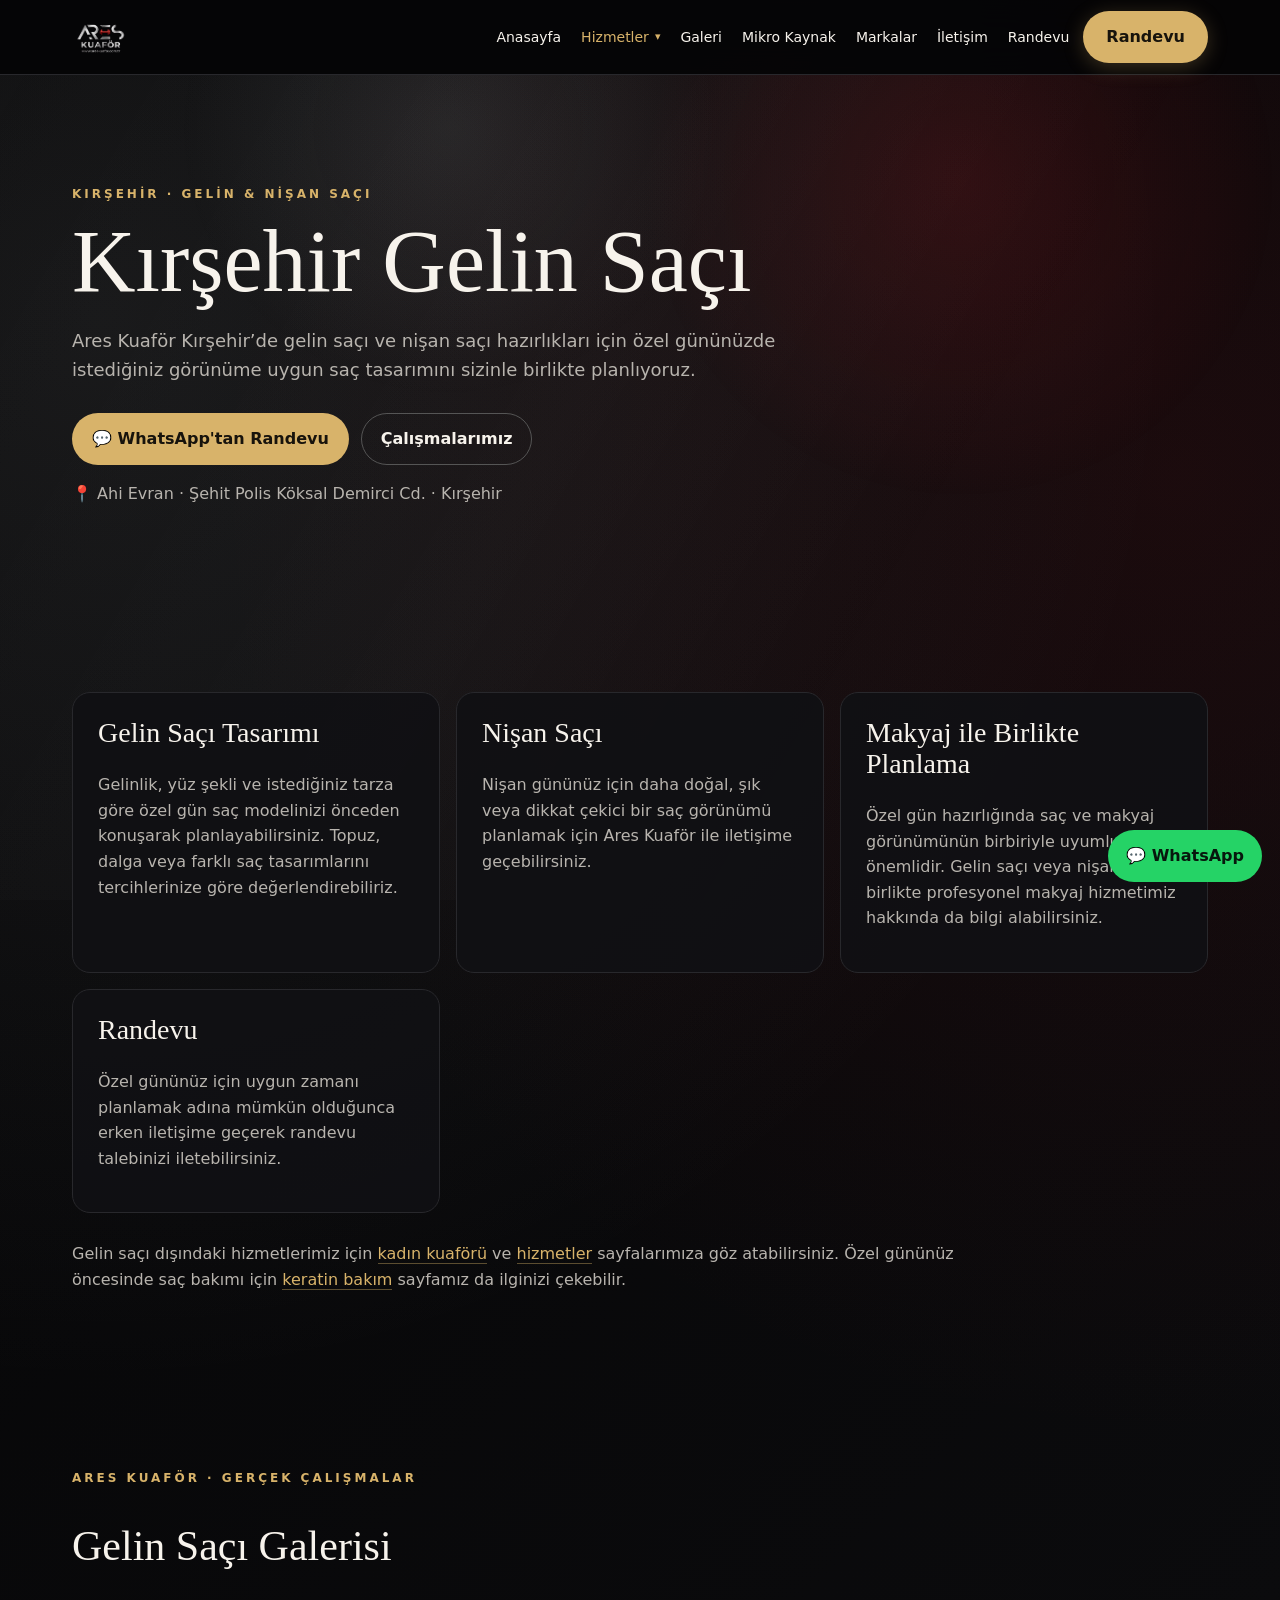
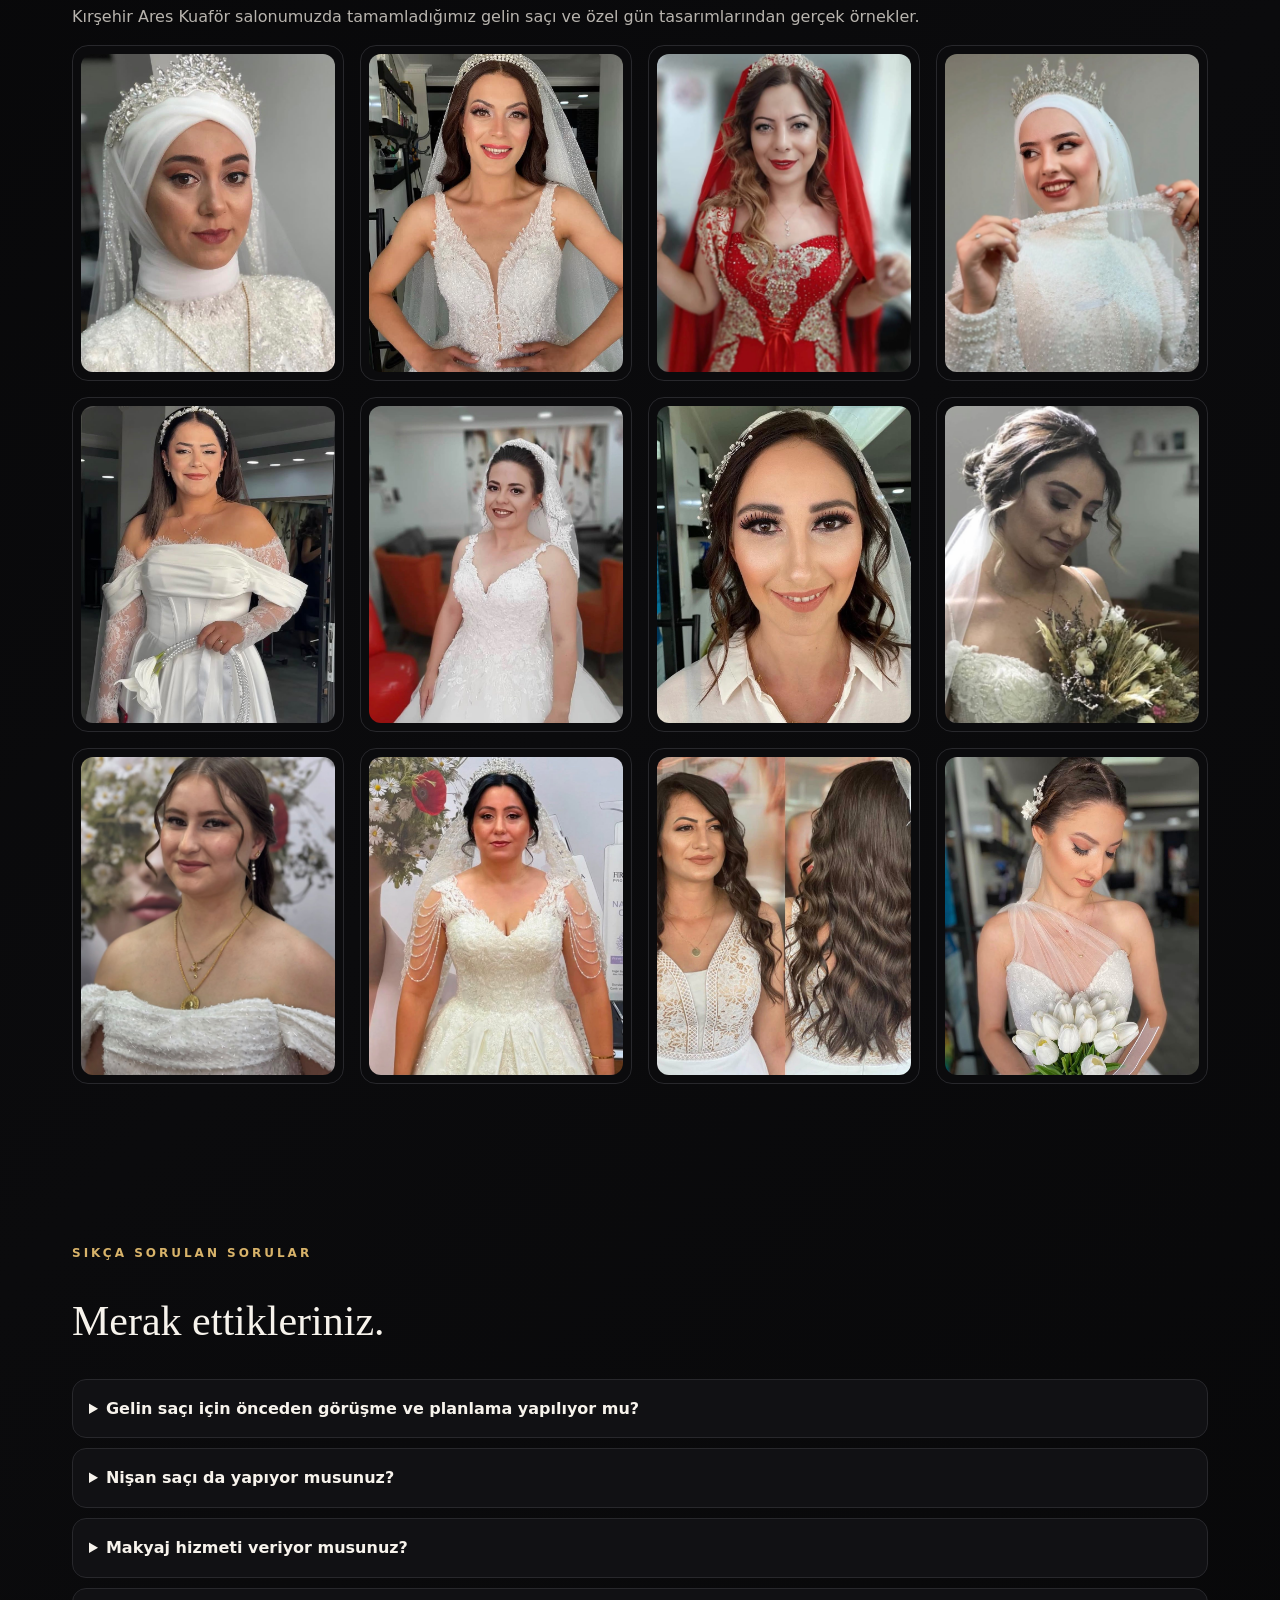
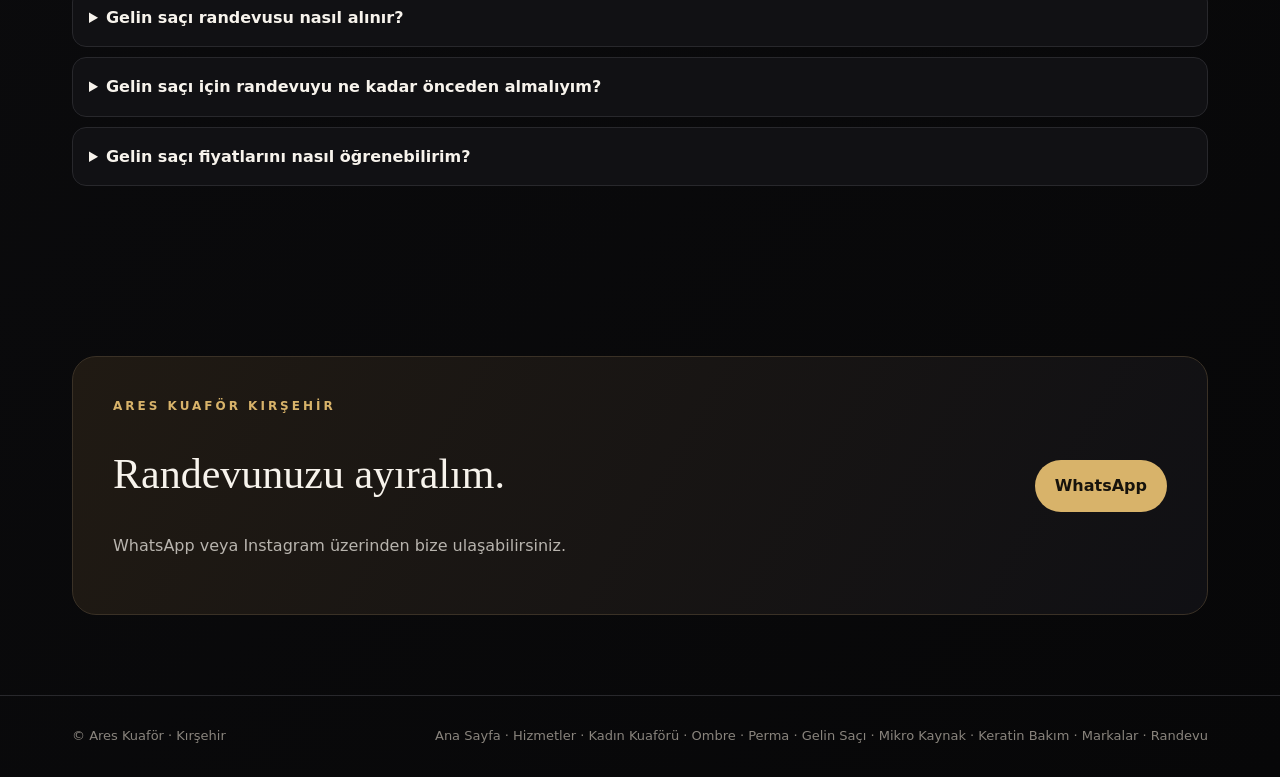
==== commit a20eb6d9: "Update gelin-saci.html" ====
--- a/gelin-saci.html
+++ b/gelin-saci.html
@@ -4,9 +4,22 @@
 <meta charset="utf-8">
 <meta name="viewport" content="width=device-width,initial-scale=1">
 <title>Kırşehir Gelin Saçı | Ares Kuaför</title>
-<meta name="description" content="Kırşehir gelin saçı ve nişan saçı için Ares Kuaför. Özel gününüz için istediğiniz saç modelini birlikte planlayın ve randevunuzu oluşturun.">
+<meta name="description" content="Kırşehir gelin saçı ve nişan saçı için Ares Kuaför. Özel gününüz için istediğiniz saç modelini ve makyajı birlikte planlayın, randevunuzu oluşturun.">
 <meta name="robots" content="index,follow,max-image-preview:large">
 <link rel="canonical" href="https://areskuafor.com.tr/gelin-saci.html">
+<link rel="icon" href="/favicon.ico">
+
+<!-- Sosyal paylaşım etiketleri -->
+<meta property="og:type" content="website">
+<meta property="og:locale" content="tr_TR">
+<meta property="og:title" content="Kırşehir Gelin Saçı | Ares Kuaför">
+<meta property="og:description" content="Gelin saçı, nişan saçı ve özel gün hazırlıkları için Ares Kuaför Kırşehir. Gerçek çalışmalarımızı inceleyin, randevunuzu oluşturun.">
+<meta property="og:url" content="https://areskuafor.com.tr/gelin-saci.html">
+<meta property="og:image" content="https://areskuafor.com.tr/og-image.png">
+<meta name="twitter:card" content="summary_large_image">
+<meta name="twitter:title" content="Kırşehir Gelin Saçı | Ares Kuaför">
+<meta name="twitter:description" content="Gelin saçı, nişan saçı ve özel gün hazırlıkları için Ares Kuaför Kırşehir. Gerçek çalışmalarımızı inceleyin, randevunuzu oluşturun.">
+<meta name="twitter:image" content="https://areskuafor.com.tr/og-image.png">
 
 <!-- Ortak menü + footer (tüm sayfalarda aynı dosyalar) -->
 <link rel="stylesheet" href="/menu.css">
@@ -48,6 +61,9 @@
 .faq summary{cursor:pointer;font-weight:700}
 .cta{background:linear-gradient(120deg,#201a13,#101014);border:1px solid #3a3126;border-radius:24px;padding:40px;display:flex;justify-content:space-between;gap:25px;align-items:center}
 .float{position:fixed;right:18px;bottom:18px;z-index:40;background:#25D366;color:#07170d;padding:13px 18px;border-radius:999px;font-weight:800}
+.txt-link{color:var(--gold);border-bottom:1px solid rgba(216,179,106,.4)}
+.txt-link:hover{border-bottom-color:var(--gold)}
+.more-links{margin-top:28px;max-width:900px}
 @media(max-width:900px){.grid4{grid-template-columns:repeat(2,1fr)}.grid3,.contact{grid-template-columns:1fr 1fr}.cta{display:block}}
 @media(max-width:600px){.grid4,.grid3,.contact{grid-template-columns:1fr}.hero{padding:80px 0}h2{font-size:34px}.hours-table{grid-template-columns:1fr 110px}}
 
@@ -94,8 +110,8 @@
   .quick-action-bar .action-btn-highlight{background:var(--gold);color:#111!important;padding:8px 12px;border-radius:12px;font-weight:800}
 }
 </style>
-<script type="application/ld+json">{"@context": "https://schema.org", "@type": "HairSalon", "name": "Ares Kuaför", "url": "https://areskuafor.com.tr/gelin-saci.html", "telephone": "+90 553 129 33 38", "image": "https://areskuafor.com.tr/logo.png", "address": {"@type": "PostalAddress", "streetAddress": "Ahi Evran Mahallesi, Şehit Polis Köksal Demirci Caddesi", "addressLocality": "Kırşehir", "addressCountry": "TR"}, "sameAs": ["https://www.instagram.com/areskuaforkirsehir"]}</script>
-<script type="application/ld+json">{"@context": "https://schema.org", "@type": "FAQPage", "mainEntity": [{"@type": "Question", "name": "Gelin saçı için prova yapılabilir mi?", "acceptedAnswer": {"@type": "Answer", "text": "Prova ve hazırlık seçeneklerini özel gününüzün ihtiyaçlarına göre görüşmek için WhatsApp üzerinden bizimle iletişime geçebilirsiniz."}}, {"@type": "Question", "name": "Nişan saçı da yapıyor musunuz?", "acceptedAnswer": {"@type": "Answer", "text": "Evet, nişan saçı ve özel gün saç tasarımı hizmeti sunuyoruz."}}, {"@type": "Question", "name": "Gelin saçı randevusu nasıl alınır?", "acceptedAnswer": {"@type": "Answer", "text": "WhatsApp veya Instagram üzerinden tarih ve istediğiniz model hakkında bilgi vererek randevu talebinde bulunabilirsiniz."}}]}</script>
+<script type="application/ld+json">{"@context":"https://schema.org","@type":"HairSalon","name":"Ares Kuaför","url":"https://areskuafor.com.tr/","telephone":"+90 553 129 33 38","image":"https://areskuafor.com.tr/logo.png","hasMap":"https://maps.app.goo.gl/7nh9N5rrybAvzD2x8?g_st=ic","address":{"@type":"PostalAddress","streetAddress":"Ahi Evran Mahallesi, Şehit Polis Köksal Demirci Caddesi","addressLocality":"Kırşehir","addressCountry":"TR"},"openingHoursSpecification":[{"@type":"OpeningHoursSpecification","dayOfWeek":["Monday","Wednesday","Thursday","Friday","Saturday","Sunday"],"opens":"08:00","closes":"20:00"}],"sameAs":["https://www.instagram.com/areskuaforkirsehir"]}</script>
+<script type="application/ld+json">{"@context":"https://schema.org","@type":"FAQPage","mainEntity":[{"@type":"Question","name":"Gelin saçı için önceden görüşme ve planlama yapılıyor mu?","acceptedAnswer":{"@type":"Answer","text":"Özel günleriniz öncesinde konseptinize, gelinliğinize ve yüz tipinize en uygun modeli belirlemek için ön görüşme ve planlama yapıyoruz. Detaylar için WhatsApp üzerinden bize yazabilirsiniz."}},{"@type":"Question","name":"Nişan saçı da yapıyor musunuz?","acceptedAnswer":{"@type":"Answer","text":"Evet, nişan saçı ve özel gün saç tasarımı hizmeti sunuyoruz."}},{"@type":"Question","name":"Makyaj hizmeti veriyor musunuz?","acceptedAnswer":{"@type":"Answer","text":"Evet, gelin, nişan, davet ve diğer özel günler için profesyonel makyaj hizmeti veriyoruz. Kalıcı makyaj (dövme tekniği) uygulaması yapmıyoruz."}},{"@type":"Question","name":"Gelin saçı randevusu nasıl alınır?","acceptedAnswer":{"@type":"Answer","text":"WhatsApp veya Instagram üzerinden tarih ve istediğiniz model hakkında bilgi vererek randevu talebinde bulunabilirsiniz."}},{"@type":"Question","name":"Gelin saçı için randevuyu ne kadar önceden almalıyım?","acceptedAnswer":{"@type":"Answer","text":"Özel gün tarihleri dolabileceği için mümkün olduğunca erken iletişime geçmenizi öneririz."}},{"@type":"Question","name":"Gelin saçı fiyatlarını nasıl öğrenebilirim?","acceptedAnswer":{"@type":"Answer","text":"Fiyat; saç uzunluğuna, istenen modele ve makyaj gibi ek hizmetlere göre değişebilir. Güncel bilgi için WhatsApp üzerinden bize ulaşabilirsiniz."}}]}</script>
 
 <!-- Google tag (gtag.js) -->
 <script async src="https://www.googletagmanager.com/gtag/js?id=G-4QZ3QC3LW8"></script>
@@ -113,44 +129,55 @@
   <noscript>
     <div class="wrap" style="padding-top:14px;padding-bottom:14px;display:flex;gap:16px;flex-wrap:wrap">
       <a href="/">Anasayfa</a>
-      <a href="hizmetler.html">Hizmetler</a>
-      <a href="kadin-kuaforu.html">Kadın Kuaförü</a>
-      <a href="ombre.html">Ombre</a>
-      <a href="perma.html">Perma</a>
-      <a href="mikro-kaynak.html">Mikro Kaynak</a>
-      <a href="gelin-saci.html">Gelin Saçı</a>
-      <a href="markalar.html">Markalar</a>
-      <a href="randevu.html">Randevu</a>
+      <a href="/hizmetler.html">Hizmetler</a>
+      <a href="/kadin-kuaforu.html">Kadın Kuaförü</a>
+      <a href="/ombre.html">Ombre</a>
+      <a href="/perma.html">Perma</a>
+      <a href="/keratinbakim.html">Keratin Bakım</a>
+      <a href="/mikro-kaynak.html">Mikro Kaynak</a>
+      <a href="/gelin-saci.html">Gelin Saçı</a>
+      <a href="/markalar.html">Markalar</a>
+      <a href="/randevu.html">Randevu</a>
     </div>
   </noscript>
 </nav>
 
-<header class="hero"><div class="wrap"><div class="kicker">Kırşehir · Gelin & Nişan Saçı</div><h1>Kırşehir Gelin Saçı</h1><p style="max-width:760px;font-size:18px">Ares Kuaför Kırşehir’de gelin saçı ve nişan saçı hazırlıkları için özel gününüzde istediğiniz görünüme uygun saç tasarımını birlikte planlamanıza yardımcı olur.</p><div style="display:flex;gap:12px;flex-wrap:wrap;margin-top:28px"><a class="btn gold" href="https://wa.me/905531293338" rel="noopener" target="_blank">💬 WhatsApp'tan Randevu</a><a class="btn" href="/#galeri">Çalışmalarımız</a></div><p>📍 Ahi Evran · Şehit Polis Köksal Demirci Cd. · Kırşehir</p></div></header>
+<header class="hero"><div class="wrap"><div class="kicker">Kırşehir · Gelin & Nişan Saçı</div><h1>Kırşehir Gelin Saçı</h1><p style="max-width:760px;font-size:18px">Ares Kuaför Kırşehir’de gelin saçı ve nişan saçı hazırlıkları için özel gününüzde istediğiniz görünüme uygun saç tasarımını sizinle birlikte planlıyoruz.</p><div style="display:flex;gap:12px;flex-wrap:wrap;margin-top:28px"><a class="btn gold" href="https://wa.me/905531293338" rel="noopener" target="_blank">💬 WhatsApp'tan Randevu</a><a class="btn" href="#gelin-saci-galeri">Çalışmalarımız</a></div><p>📍 Ahi Evran · Şehit Polis Köksal Demirci Cd. · Kırşehir</p></div></header>
 
 <main>
-<section><div class="wrap"><div class="grid3"><article class="card"><h2 style="font-size:28px;margin-top:0">Gelin Saçı Tasarımı</h2><p>Gelinlik, yüz şekli ve istediğiniz tarza göre özel gün saç modelinizi önceden konuşarak planlayabilirsiniz. Topuz, dalga veya farklı saç tasarımlarını tercihlerinize göre değerlendirebiliriz.</p></article><article class="card"><h2 style="font-size:28px;margin-top:0">Nişan Saçı</h2><p>Nişan gününüz için daha doğal, şık veya dikkat çekici bir saç görünümü planlamak için Ares Kuaför ile iletişime geçebilirsiniz.</p></article><article class="card"><h2 style="font-size:28px;margin-top:0">Makyaj ile Birlikte Planlama</h2><p>Özel gün hazırlığında saç ve makyaj görünümünün birbiriyle uyumlu olması önemlidir. Gelin saçı veya nişan saçı ile birlikte makyaj hizmetimiz hakkında da bilgi alabilirsiniz.</p></article><article class="card"><h2 style="font-size:28px;margin-top:0">Randevu</h2><p>Özel gününüz için uygun zamanı planlamak adına mümkün olduğunca erken iletişime geçerek randevu talebinizi iletebilirsiniz.</p></article></div></div></section>
+<section><div class="wrap"><div class="grid3"><article class="card"><h2 style="font-size:28px;margin-top:0">Gelin Saçı Tasarımı</h2><p>Gelinlik, yüz şekli ve istediğiniz tarza göre özel gün saç modelinizi önceden konuşarak planlayabilirsiniz. Topuz, dalga veya farklı saç tasarımlarını tercihlerinize göre değerlendirebiliriz.</p></article><article class="card"><h2 style="font-size:28px;margin-top:0">Nişan Saçı</h2><p>Nişan gününüz için daha doğal, şık veya dikkat çekici bir saç görünümü planlamak için Ares Kuaför ile iletişime geçebilirsiniz.</p></article><article class="card"><h2 style="font-size:28px;margin-top:0">Makyaj ile Birlikte Planlama</h2><p>Özel gün hazırlığında saç ve makyaj görünümünün birbiriyle uyumlu olması önemlidir. Gelin saçı veya nişan saçı ile birlikte profesyonel makyaj hizmetimiz hakkında da bilgi alabilirsiniz.</p></article><article class="card"><h2 style="font-size:28px;margin-top:0">Randevu</h2><p>Özel gününüz için uygun zamanı planlamak adına mümkün olduğunca erken iletişime geçerek randevu talebinizi iletebilirsiniz.</p></article></div>
+
+<p class="more-links">Gelin saçı dışındaki hizmetlerimiz için <a class="txt-link" href="/kadin-kuaforu.html">kadın kuaförü</a> ve <a class="txt-link" href="/hizmetler.html">hizmetler</a> sayfalarımıza göz atabilirsiniz. Özel gününüz öncesinde saç bakımı için <a class="txt-link" href="/keratinbakim.html">keratin bakım</a> sayfamız da ilginizi çekebilir.</p>
+</div></section>
 
 <section id="gelin-saci-galeri"><div class="wrap">
 <div class="kicker">Ares Kuaför · Gerçek Çalışmalar</div>
 <h2>Gelin Saçı Galerisi</h2>
 <p>Kırşehir Ares Kuaför salonumuzda tamamladığımız gelin saçı ve özel gün tasarımlarından gerçek örnekler.</p>
 <div class="real-gallery">
-  <div class="gallery-card"><div class="gallery-photo"><img src="gelin-saci-1.jpg" alt="Ares Kuaför Kırşehir Gelin Saçı 1" loading="lazy" /></div></div>
-  <div class="gallery-card"><div class="gallery-photo"><img src="gelin-saci-2.jpg" alt="Ares Kuaför Kırşehir Gelin Saçı 2" loading="lazy" /></div></div>
-  <div class="gallery-card"><div class="gallery-photo"><img src="gelin-saci-3.jpg" alt="Ares Kuaför Kırşehir Gelin Saçı 3" loading="lazy" /></div></div>
-  <div class="gallery-card"><div class="gallery-photo"><img src="gelin-saci-4.jpg" alt="Ares Kuaför Kırşehir Gelin Saçı 4" loading="lazy" /></div></div>
-  <div class="gallery-card"><div class="gallery-photo"><img src="gelin-saci-5.jpg" alt="Ares Kuaför Kırşehir Gelin Saçı 5" loading="lazy" /></div></div>
-  <div class="gallery-card"><div class="gallery-photo"><img src="gelin-saci-6.jpg" alt="Ares Kuaför Kırşehir Gelin Saçı 6" loading="lazy" /></div></div>
-  <div class="gallery-card"><div class="gallery-photo"><img src="gelin-saci-7.jpg" alt="Ares Kuaför Kırşehir Gelin Saçı 7" loading="lazy" /></div></div>
-  <div class="gallery-card"><div class="gallery-photo"><img src="gelin-saci-8.jpg" alt="Ares Kuaför Kırşehir Gelin Saçı 8" loading="lazy" /></div></div>
-  <div class="gallery-card"><div class="gallery-photo"><img src="gelin-saci-9.jpg" alt="Ares Kuaför Kırşehir Gelin Saçı 9" loading="lazy" /></div></div>
-  <div class="gallery-card"><div class="gallery-photo"><img src="gelin-saci-10.jpg" alt="Ares Kuaför Kırşehir Gelin Saçı 10" loading="lazy" /></div></div>
-  <div class="gallery-card"><div class="gallery-photo"><img src="gelin-saci-11.jpg" alt="Ares Kuaför Kırşehir Gelin Saçı 11" loading="lazy" /></div></div>
-  <div class="gallery-card"><div class="gallery-photo"><img src="gelin-saci-12.jpg" alt="Ares Kuaför Kırşehir Gelin Saçı 12" loading="lazy" /></div></div>
+  <div class="gallery-card"><div class="gallery-photo"><img src="gelin-saci-1.jpg" alt="Kırşehir gelin saçı örneği, Ares Kuaför çalışması 1" loading="lazy" /></div></div>
+  <div class="gallery-card"><div class="gallery-photo"><img src="gelin-saci-2.jpg" alt="Kırşehir gelin saçı örneği, Ares Kuaför çalışması 2" loading="lazy" /></div></div>
+  <div class="gallery-card"><div class="gallery-photo"><img src="gelin-saci-3.jpg" alt="Kırşehir gelin saçı örneği, Ares Kuaför çalışması 3" loading="lazy" /></div></div>
+  <div class="gallery-card"><div class="gallery-photo"><img src="gelin-saci-4.jpg" alt="Kırşehir gelin saçı örneği, Ares Kuaför çalışması 4" loading="lazy" /></div></div>
+  <div class="gallery-card"><div class="gallery-photo"><img src="gelin-saci-5.jpg" alt="Kırşehir gelin saçı örneği, Ares Kuaför çalışması 5" loading="lazy" /></div></div>
+  <div class="gallery-card"><div class="gallery-photo"><img src="gelin-saci-6.jpg" alt="Kırşehir gelin saçı örneği, Ares Kuaför çalışması 6" loading="lazy" /></div></div>
+  <div class="gallery-card"><div class="gallery-photo"><img src="gelin-saci-7.jpg" alt="Kırşehir gelin saçı örneği, Ares Kuaför çalışması 7" loading="lazy" /></div></div>
+  <div class="gallery-card"><div class="gallery-photo"><img src="gelin-saci-8.jpg" alt="Kırşehir gelin saçı örneği, Ares Kuaför çalışması 8" loading="lazy" /></div></div>
+  <div class="gallery-card"><div class="gallery-photo"><img src="gelin-saci-9.jpg" alt="Kırşehir gelin saçı örneği, Ares Kuaför çalışması 9" loading="lazy" /></div></div>
+  <div class="gallery-card"><div class="gallery-photo"><img src="gelin-saci-10.jpg" alt="Kırşehir gelin saçı örneği, Ares Kuaför çalışması 10" loading="lazy" /></div></div>
+  <div class="gallery-card"><div class="gallery-photo"><img src="gelin-saci-11.jpg" alt="Kırşehir gelin saçı örneği, Ares Kuaför çalışması 11" loading="lazy" /></div></div>
+  <div class="gallery-card"><div class="gallery-photo"><img src="gelin-saci-12.jpg" alt="Kırşehir gelin saçı örneği, Ares Kuaför çalışması 12" loading="lazy" /></div></div>
 </div>
 </div></section>
 
-<section><div class="wrap faq"><div class="kicker">Sık Sorulan Sorular</div><h2>Merak ettikleriniz.</h2><details><summary>Gelin saçı için prova yapılabilir mi?</summary><p>Prova ve hazırlık seçeneklerini özel gününüzün ihtiyaçlarına göre görüşmek için WhatsApp üzerinden bizimle iletişime geçebilirsiniz.</p></details><details><summary>Nişan saçı da yapıyor musunuz?</summary><p>Evet, nişan saçı ve özel gün saç tasarımı hizmeti sunuyoruz.</p></details><details><summary>Gelin saçı randevusu nasıl alınır?</summary><p>WhatsApp veya Instagram üzerinden tarih ve istediğiniz model hakkında bilgi vererek randevu talebinde bulunabilirsiniz.</p></details></div></section>
+<section><div class="wrap faq"><div class="kicker">Sıkça Sorulan Sorular</div><h2>Merak ettikleriniz.</h2>
+<details><summary>Gelin saçı için önceden görüşme ve planlama yapılıyor mu?</summary><p>Özel günleriniz öncesinde konseptinize, gelinliğinize ve yüz tipinize en uygun modeli belirlemek için ön görüşme ve planlama yapıyoruz. Detaylar için WhatsApp üzerinden bize yazabilirsiniz.</p></details>
+<details><summary>Nişan saçı da yapıyor musunuz?</summary><p>Evet, nişan saçı ve özel gün saç tasarımı hizmeti sunuyoruz.</p></details>
+<details><summary>Makyaj hizmeti veriyor musunuz?</summary><p>Evet, gelin, nişan, davet ve diğer özel günler için profesyonel makyaj hizmeti veriyoruz.</p></details>
+<details><summary>Gelin saçı randevusu nasıl alınır?</summary><p>WhatsApp veya Instagram üzerinden tarih ve istediğiniz model hakkında bilgi vererek randevu talebinde bulunabilirsiniz.</p></details>
+<details><summary>Gelin saçı için randevuyu ne kadar önceden almalıyım?</summary><p>Özel gün tarihleri dolabileceği için mümkün olduğunca erken iletişime geçmenizi öneririz.</p></details>
+<details><summary>Gelin saçı fiyatlarını nasıl öğrenebilirim?</summary><p>Fiyat; istenen modele ve makyaj gibi ek hizmetlere göre değişebilir. Güncel bilgi için WhatsApp üzerinden bize ulaşabilirsiniz.</p></details>
+</div></section>
 
 <section><div class="wrap"><div class="cta"><div><div class="kicker">Ares Kuaför Kırşehir</div><h2>Randevunuzu ayıralım.</h2><p>WhatsApp veya Instagram üzerinden bize ulaşabilirsiniz.</p></div><a class="btn gold" href="https://wa.me/905531293338" rel="noopener" target="_blank">WhatsApp</a></div></div></section>
 </main>
@@ -160,7 +187,7 @@
   <noscript>
     <div class="wrap foot">
       <div>© Ares Kuaför · Kırşehir</div>
-      <div><a href="/">Ana Sayfa</a> · <a href="hizmetler.html">Hizmetler</a> · <a href="perma.html">Perma</a> · <a href="mikro-kaynak.html">Mikro Kaynak</a> · <a href="randevu.html">Randevu</a></div>
+      <div><a href="/">Ana Sayfa</a> · <a href="/hizmetler.html">Hizmetler</a> · <a href="/perma.html">Perma</a> · <a href="/keratinbakim.html">Keratin Bakım</a> · <a href="/mikro-kaynak.html">Mikro Kaynak</a> · <a href="/randevu.html">Randevu</a></div>
     </div>
   </noscript>
 </footer>
@@ -181,7 +208,7 @@
     <svg viewBox="0 0 24 24" fill="none" stroke="currentColor" stroke-width="2"><path d="M21 10c0 7-9 13-9 13s-9-6-9-13a9 9 0 0 1 18 0z"/><circle cx="12" cy="10" r="3"/></svg>
     Yol Tarifi
   </a>
-  <a href="randevu.html" class="action-btn-highlight">
+  <a href="/randevu.html" class="action-btn-highlight">
     Randevu
   </a>
 </div>
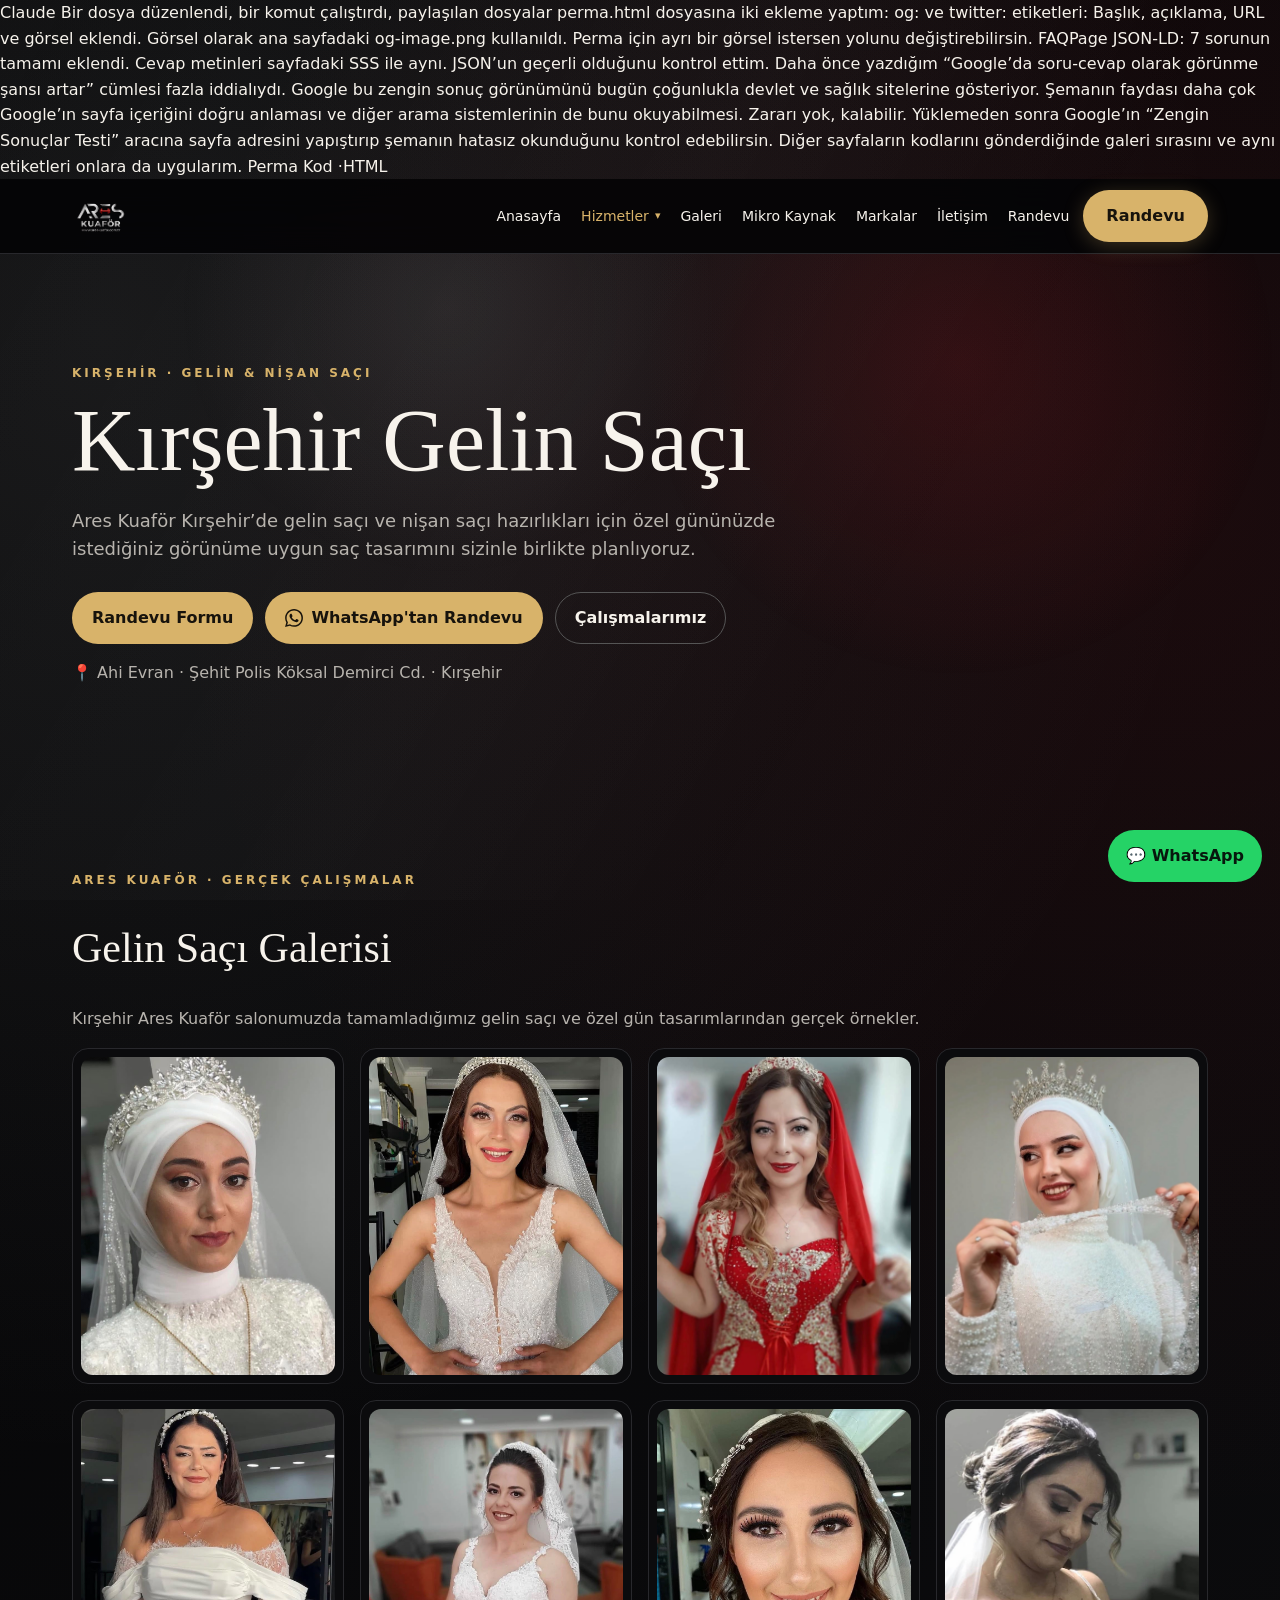
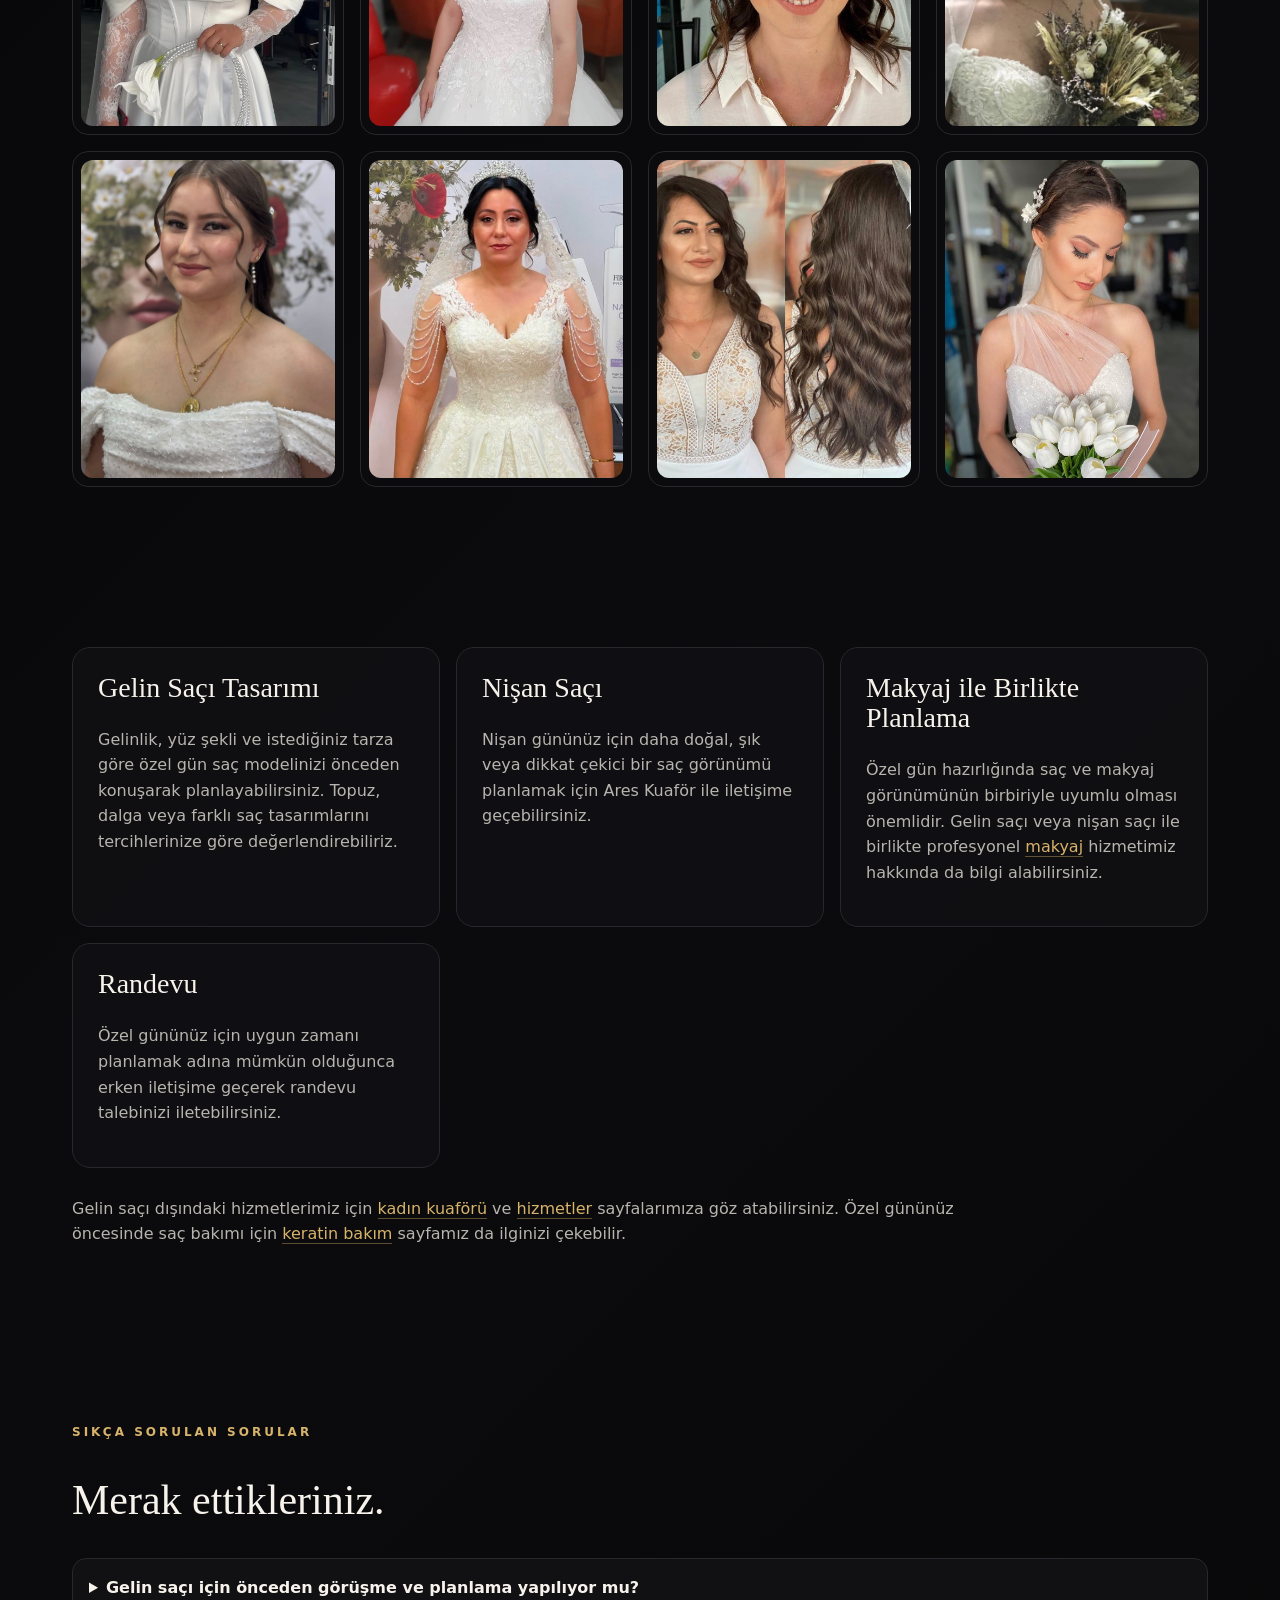
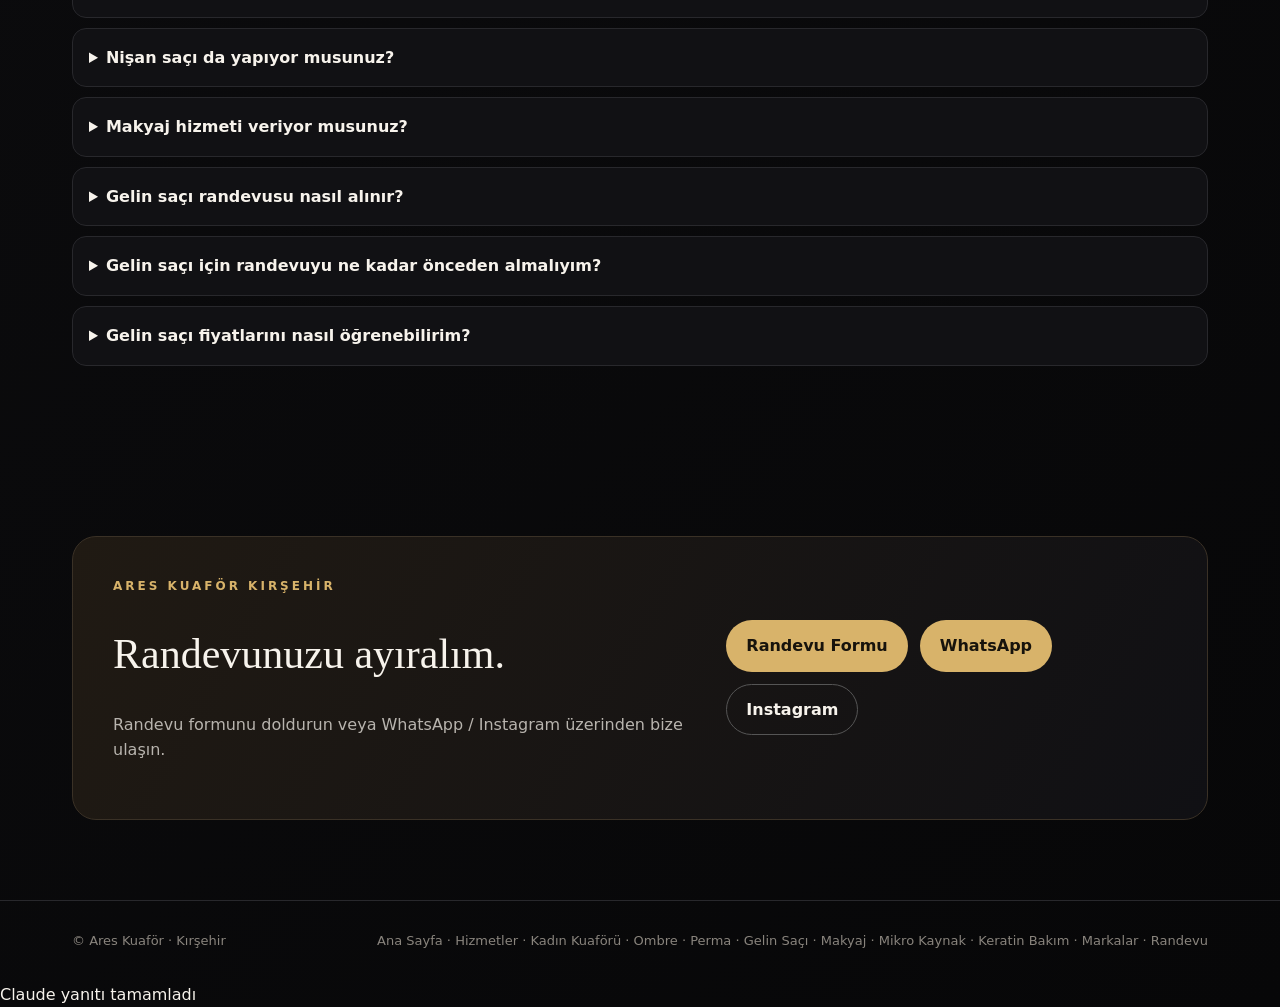
==== commit 2f2a8308: "Update gelin-saci.html" ====
--- a/gelin-saci.html
+++ b/gelin-saci.html
@@ -1,3 +1,82 @@
+Claude
+Bir dosya düzenlendi, bir komut çalıştırdı, paylaşılan dosyalar
+perma.html dosyasına iki ekleme yaptım:
+
+og: ve twitter: etiketleri: Başlık, açıklama, URL ve görsel eklendi. Görsel olarak ana sayfadaki og-image.png kullanıldı. Perma için ayrı bir görsel istersen yolunu değiştirebilirsin.
+FAQPage JSON-LD: 7 sorunun tamamı eklendi. Cevap metinleri sayfadaki SSS ile aynı. JSON’un geçerli olduğunu kontrol ettim.
+Daha önce yazdığım “Google’da soru-cevap olarak görünme şansı artar” cümlesi fazla iddialıydı. Google bu zengin sonuç görünümünü bugün çoğunlukla devlet ve sağlık sitelerine gösteriyor. Şemanın faydası daha çok Google’ın sayfa içeriğini doğru anlaması ve diğer arama sistemlerinin de bunu okuyabilmesi. Zararı yok, kalabilir.
+
+Yüklemeden sonra Google’ın “Zengin Sonuçlar Testi” aracına sayfa adresini yapıştırıp şemanın hatasız okunduğunu kontrol edebilirsin. Diğer sayfaların kodlarını gönderdiğinde galeri sırasını ve aynı etiketleri onlara da uygularım.
+
+Perma
+Kod
+·HTML
+
+<!DOCTYPE html> <html lang="tr"> <head> <meta charset="utf-8"/> <meta content="width=device-width,initial-scale=1" name="viewport"/> <title>Mikro Kaynak Kırşehir | Ares Kuaför</title> <meta content="Kırşehir mikro kaynak: Ares Kuaför’de saçlara uzunluk ve hacim kazandırmaya yönelik mikro kaynak uygu
+
+pasted
+
+Updated mikro-kaynak.html: videos under hero, FAQ at bottom, fixes
+Şimdi SSS şemasını, sayfadaki sorulardan otomatik üretip ekliyorum, böylece metinler birebir aynı olur.
+
+Bir komut çalıştırdı, paylaşılan dosyalar
+mikro-kaynak.html dosyasını düzenledim. Sıra artık şöyle: giriş (hero) → 3 video → 3 kart ve “Mikro Kaynak Nedir” → hayalet kaynak → SSS → CTA. SSS en altta kaldı (sadece altına yeni CTA bölümü ekledim).
+
+Yaptığım değişiklikler
+
+Video galerisi girişin hemen altına taşındı.
+FAQPage JSON-LD eklendi. 12 soruyu sayfadaki SSS’den otomatik üretip ekledim, metinler birebir aynı. JSON’un geçerli olduğunu kontrol ettim. Mevcut Service şeması da duruyor.
+og: ve twitter: etiketleri eklendi.
+Randevu Formu butonu hero’ya ve yeni CTA bölümüne eklendi.
+Dosya yolları microkaynak.jpg, kapak resimleri ve mp4 dosyaları için / ile başlayan hale getirildi.
+Hero görseline width ve height eklendi.
+noscript menü ve footer linkleri güncellendi, keratin bakım ve makyaj eklendi. Mobil çubuktaki tel: linki de +905531293338 formatına çevrildi.
+İç linkler eklendi: “Mikro Kaynak Nedir” kutusundan hizmetler, keratin bakım ve ombre sayfalarına.
+Kod temizliği: WhatsApp ikonu 3 kez tekrar ediyordu, tek tanıma indirdim. Favicon etiketleri ve scroll-margin-top eklendi.
+Yazım hatası: “Salonumuz da yapılan” ifadesini “Salonumuzda yapılan” olarak düzelttim.
+Dikkat etmen gerekenler
+
+Hayalet kaynak bölümü ve SSS metinlerine dokunmadım.
+Mikro kaynak ve video dosyalarının sitede kök dizinde durduğundan emin ol. Ben sadece kodu gördüm.
+Sırada kadin-kuaforu, ombre, keratinbakim, gelin-saci ve makyaj sayfaları var. Kodlarını gönderdikçe aynı şekilde yaparım.
+
+Mikro kaynak
+Kod
+·HTML
+
+<!DOCTYPE html> <html lang="tr"> <head> <meta charset="utf-8"> <meta name="viewport" content="width=device-width,initial-scale=1"> <title>Kırşehir Gelin Saçı | Ares Kuaför</title> <meta name="description" content="Kırşehir gelin saçı ve nişan saçı için Ares Kuaför. Özel gününüz için istediğiniz saç
+
+pasted
+
+Bir dosya oluşturuldu, bir komut çalıştırdı, paylaşılan dosyalar
+gelin-saci.html dosyasını düzenledim. Sıra artık şöyle: giriş (hero) → 12 resimlik galeri → 4 bilgi kartı → SSS → CTA. SSS en altta kaldı.
+
+Önemli bir sorun buldum: SSS şeması ile görünen SSS metni uyuşmuyordu
+
+Şemadaki “Makyaj hizmeti veriyor musunuz?” cevabında “Kalıcı makyaj (dövme tekniği) uygulaması yapmıyoruz” cümlesi vardı, sayfadaki cevapta yoktu.
+Şemadaki fiyat cevabında “saç uzunluğuna” ifadesi vardı, sayfadaki cevapta yoktu.
+Google, şemadaki metnin sayfada da görünmesini şart koşar. Uyuşmazlık şemanın yok sayılmasına yol açabilir.
+Şemayı sayfadaki görünen metinden yeniden ürettim, artık birebir aynı (6 soru, geçerli JSON). Kalıcı makyaj cümlesini ve “saç uzunluğu” ifadesini bilerek sildiysen bir şey yapman gerekmiyor. Kalmasını istiyorsan söyle, hem sayfaya hem şemaya eklerim.
+Diğer değişiklikler
+
+Galeri girişin hemen altına taşındı.
+12 görselin yolu /gelin-saci-1.jpg gibi / ile başlayan hale getirildi, width ve height eklendi.
+Hero ve CTA bölümüne Randevu Formu eklendi. CTA’ya Instagram butonu da eklendi, çünkü metinde Instagram’dan söz ediliyordu ama link yoktu.
+“Makyaj ile Birlikte Planlama” kartına /makyaj.html linki eklendi.
+noscript menü ve footer’a makyaj linki eklendi.
+Favicon etiketleri, og:site_name, scroll-margin-top ve tek tanımlı WhatsApp ikonu eklendi.
+Sırada kadin-kuaforu, ombre, keratinbakim ve makyaj sayfaları var. Kodlarını gönderdiğinde aynı şekilde yaparım.
+
+Gelin saci
+Kod
+·HTML
+
+
+
+Claude bir yapay zekadır ve hata yapabilir.
+
+
+Gelin saci · HTML
 <!DOCTYPE html>
 <html lang="tr">
 <head>
@@ -7,11 +86,14 @@
 <meta name="description" content="Kırşehir gelin saçı ve nişan saçı için Ares Kuaför. Özel gününüz için istediğiniz saç modelini ve makyajı birlikte planlayın, randevunuzu oluşturun.">
 <meta name="robots" content="index,follow,max-image-preview:large">
 <link rel="canonical" href="https://areskuafor.com.tr/gelin-saci.html">
-<link rel="icon" href="/favicon.ico">
-
+<link rel="icon" href="/favicon.ico" sizes="any">
+<link rel="icon" type="image/png" sizes="32x32" href="/favicon-32x32.png">
+<link rel="apple-touch-icon" sizes="180x180" href="/apple-touch-icon.png">
+ 
 <!-- Sosyal paylaşım etiketleri -->
 <meta property="og:type" content="website">
 <meta property="og:locale" content="tr_TR">
+<meta property="og:site_name" content="Ares Kuaför">
 <meta property="og:title" content="Kırşehir Gelin Saçı | Ares Kuaför">
 <meta property="og:description" content="Gelin saçı, nişan saçı ve özel gün hazırlıkları için Ares Kuaför Kırşehir. Gerçek çalışmalarımızı inceleyin, randevunuzu oluşturun.">
 <meta property="og:url" content="https://areskuafor.com.tr/gelin-saci.html">
@@ -20,11 +102,11 @@
 <meta name="twitter:title" content="Kırşehir Gelin Saçı | Ares Kuaför">
 <meta name="twitter:description" content="Gelin saçı, nişan saçı ve özel gün hazırlıkları için Ares Kuaför Kırşehir. Gerçek çalışmalarımızı inceleyin, randevunuzu oluşturun.">
 <meta name="twitter:image" content="https://areskuafor.com.tr/og-image.png">
-
+ 
 <!-- Ortak menü + footer (tüm sayfalarda aynı dosyalar) -->
 <link rel="stylesheet" href="/menu.css">
 <script src="/menu.js" defer></script>
-
+ 
 <style>
 :root{--bg:#050506;--bg2:#0b0b0d;--card:#111114;--gold:#d8b36a;--silver:#d7d9dc;--red:#a61f26;--cream:#f7f3ec;--muted:#b8b4ae;--line:#28282c}
 *{box-sizing:border-box}
@@ -33,7 +115,10 @@
 body:before{content:"";position:fixed;inset:0;pointer-events:none;background:linear-gradient(120deg,transparent 0%,rgba(255,255,255,.025) 45%,transparent 70%);z-index:-1}
 a{color:inherit;text-decoration:none}
 .wrap{max-width:1180px;margin:auto;padding:0 22px}
-.btn{display:inline-flex;align-items:center;justify-content:center;padding:12px 19px;border-radius:999px;border:1px solid #555;font-weight:700}
+#site-nav{min-height:75px}
+#site-footer{min-height:80px}
+section[id]{scroll-margin-top:90px}
+.btn{display:inline-flex;align-items:center;justify-content:center;gap:8px;padding:12px 19px;border-radius:999px;border:1px solid #555;font-weight:700}
 .gold{background:var(--gold);color:#17130c!important;border-color:transparent}
 .hero{padding:110px 0 90px;background:radial-gradient(circle at 75% 20%,rgba(166,31,38,.18),transparent 30%),radial-gradient(circle at 35% 10%,rgba(215,217,220,.09),transparent 28%)}
 .kicker{color:var(--gold);font-size:12px;letter-spacing:3px;text-transform:uppercase;font-weight:800}
@@ -66,7 +151,7 @@
 .more-links{margin-top:28px;max-width:900px}
 @media(max-width:900px){.grid4{grid-template-columns:repeat(2,1fr)}.grid3,.contact{grid-template-columns:1fr 1fr}.cta{display:block}}
 @media(max-width:600px){.grid4,.grid3,.contact{grid-template-columns:1fr}.hero{padding:80px 0}h2{font-size:34px}.hours-table{grid-template-columns:1fr 110px}}
-
+ 
 /* Gerçek 12'li Görsel Galerisi */
 .real-gallery{display:grid;grid-template-columns:repeat(4,minmax(0,1fr));gap:16px;align-items:start}
 .real-gallery .gallery-card{background:#0b0b0d;border:1px solid var(--line);border-radius:16px;overflow:hidden;padding:8px}
@@ -75,7 +160,7 @@
 .real-gallery .gallery-photo:hover img{transform:scale(1.04)}
 @media(max-width:900px){.real-gallery{grid-template-columns:repeat(2,minmax(0,1fr))}}
 @media(max-width:600px){.real-gallery{grid-template-columns:1fr}.real-gallery .gallery-card{max-width:430px;width:100%;margin:0 auto}}
-
+ 
 .quick-action-bar{display:none}
 @media(max-width:768px){
   body{padding-bottom:70px}
@@ -111,19 +196,26 @@
 }
 </style>
 <script type="application/ld+json">{"@context":"https://schema.org","@type":"HairSalon","name":"Ares Kuaför","url":"https://areskuafor.com.tr/","telephone":"+90 553 129 33 38","image":"https://areskuafor.com.tr/logo.png","hasMap":"https://maps.app.goo.gl/7nh9N5rrybAvzD2x8?g_st=ic","address":{"@type":"PostalAddress","streetAddress":"Ahi Evran Mahallesi, Şehit Polis Köksal Demirci Caddesi","addressLocality":"Kırşehir","addressCountry":"TR"},"openingHoursSpecification":[{"@type":"OpeningHoursSpecification","dayOfWeek":["Monday","Wednesday","Thursday","Friday","Saturday","Sunday"],"opens":"08:00","closes":"20:00"}],"sameAs":["https://www.instagram.com/areskuaforkirsehir"]}</script>
-<script type="application/ld+json">{"@context":"https://schema.org","@type":"FAQPage","mainEntity":[{"@type":"Question","name":"Gelin saçı için önceden görüşme ve planlama yapılıyor mu?","acceptedAnswer":{"@type":"Answer","text":"Özel günleriniz öncesinde konseptinize, gelinliğinize ve yüz tipinize en uygun modeli belirlemek için ön görüşme ve planlama yapıyoruz. Detaylar için WhatsApp üzerinden bize yazabilirsiniz."}},{"@type":"Question","name":"Nişan saçı da yapıyor musunuz?","acceptedAnswer":{"@type":"Answer","text":"Evet, nişan saçı ve özel gün saç tasarımı hizmeti sunuyoruz."}},{"@type":"Question","name":"Makyaj hizmeti veriyor musunuz?","acceptedAnswer":{"@type":"Answer","text":"Evet, gelin, nişan, davet ve diğer özel günler için profesyonel makyaj hizmeti veriyoruz. Kalıcı makyaj (dövme tekniği) uygulaması yapmıyoruz."}},{"@type":"Question","name":"Gelin saçı randevusu nasıl alınır?","acceptedAnswer":{"@type":"Answer","text":"WhatsApp veya Instagram üzerinden tarih ve istediğiniz model hakkında bilgi vererek randevu talebinde bulunabilirsiniz."}},{"@type":"Question","name":"Gelin saçı için randevuyu ne kadar önceden almalıyım?","acceptedAnswer":{"@type":"Answer","text":"Özel gün tarihleri dolabileceği için mümkün olduğunca erken iletişime geçmenizi öneririz."}},{"@type":"Question","name":"Gelin saçı fiyatlarını nasıl öğrenebilirim?","acceptedAnswer":{"@type":"Answer","text":"Fiyat; saç uzunluğuna, istenen modele ve makyaj gibi ek hizmetlere göre değişebilir. Güncel bilgi için WhatsApp üzerinden bize ulaşabilirsiniz."}}]}</script>
-
+<script type="application/ld+json">
+{"@context": "https://schema.org", "@type": "FAQPage", "mainEntity": [{"@type": "Question", "name": "Gelin saçı için önceden görüşme ve planlama yapılıyor mu?", "acceptedAnswer": {"@type": "Answer", "text": "Özel günleriniz öncesinde konseptinize, gelinliğinize ve yüz tipinize en uygun modeli belirlemek için ön görüşme ve planlama yapıyoruz. Detaylar için WhatsApp üzerinden bize yazabilirsiniz."}}, {"@type": "Question", "name": "Nişan saçı da yapıyor musunuz?", "acceptedAnswer": {"@type": "Answer", "text": "Evet, nişan saçı ve özel gün saç tasarımı hizmeti sunuyoruz."}}, {"@type": "Question", "name": "Makyaj hizmeti veriyor musunuz?", "acceptedAnswer": {"@type": "Answer", "text": "Evet, gelin, nişan, davet ve diğer özel günler için profesyonel makyaj hizmeti veriyoruz."}}, {"@type": "Question", "name": "Gelin saçı randevusu nasıl alınır?", "acceptedAnswer": {"@type": "Answer", "text": "WhatsApp veya Instagram üzerinden tarih ve istediğiniz model hakkında bilgi vererek randevu talebinde bulunabilirsiniz."}}, {"@type": "Question", "name": "Gelin saçı için randevuyu ne kadar önceden almalıyım?", "acceptedAnswer": {"@type": "Answer", "text": "Özel gün tarihleri dolabileceği için mümkün olduğunca erken iletişime geçmenizi öneririz."}}, {"@type": "Question", "name": "Gelin saçı fiyatlarını nasıl öğrenebilirim?", "acceptedAnswer": {"@type": "Answer", "text": "Fiyat; istenen modele ve makyaj gibi ek hizmetlere göre değişebilir. Güncel bilgi için WhatsApp üzerinden bize ulaşabilirsiniz."}}]}
+</script>
+ 
 <!-- Google tag (gtag.js) -->
 <script async src="https://www.googletagmanager.com/gtag/js?id=G-4QZ3QC3LW8"></script>
 <script>
   window.dataLayer = window.dataLayer || [];
   function gtag(){dataLayer.push(arguments);}
   gtag('js', new Date());
-
+ 
   gtag('config', 'G-4QZ3QC3LW8');
 </script>
 </head>
 <body>
+<!-- WhatsApp ikonu (tek sefer tanımlı) -->
+<svg width="0" height="0" style="position:absolute" aria-hidden="true">
+  <symbol id="wa-icon" viewBox="0 0 24 24"><path d="M.057 24l1.687-6.163c-1.041-1.804-1.588-3.849-1.587-5.946.003-6.556 5.338-11.891 11.893-11.891 3.181.001 6.167 1.24 8.413 3.488 2.245 2.248 3.481 5.236 3.48 8.414-.003 6.557-5.338 11.892-11.893 11.892-1.99-.001-3.951-.5-5.688-1.448l-6.305 1.654zm6.597-3.807c1.676.995 3.276 1.591 5.392 1.592 5.448 0 9.886-4.434 9.889-9.885.002-5.462-4.415-9.89-9.881-9.892-5.452 0-9.887 4.434-9.889 9.884-.001 2.225.651 3.891 1.746 5.634l-.999 3.648 3.742-.981zm11.387-5.464c-.074-.124-.272-.198-.57-.347-.297-.149-1.758-.868-2.031-.967-.272-.099-.47-.149-.669.149-.198.297-.768.967-.941 1.165-.173.198-.347.223-.644.074-.297-.149-1.255-.462-2.39-1.475-.883-.788-1.48-1.761-1.653-2.059-.173-.297-.018-.458.13-.606.134-.133.297-.347.446-.521.151-.172.2-.296.3-.495.099-.198.05-.372-.025-.521-.075-.148-.669-1.611-.916-2.206-.242-.579-.487-.501-.669-.51l-.57-.01c-.198 0-.52.074-.792.372s-1.04 1.016-1.04 2.479 1.065 2.876 1.213 3.074c.149.198 2.095 3.2 5.076 4.487.709.306 1.263.489 1.694.626.712.226 1.36.194 1.872.118.571-.085 1.758-.719 2.006-1.413.248-.695.248-1.29.173-1.414z"/></symbol>
+</svg>
+ 
 <!-- ORTAK MENÜ: menu.js tarafından doldurulur -->
 <nav id="site-nav" aria-label="Ana menü">
   <noscript>
@@ -136,41 +228,44 @@
       <a href="/keratinbakim.html">Keratin Bakım</a>
       <a href="/mikro-kaynak.html">Mikro Kaynak</a>
       <a href="/gelin-saci.html">Gelin Saçı</a>
+      <a href="/makyaj.html">Makyaj</a>
       <a href="/markalar.html">Markalar</a>
       <a href="/randevu.html">Randevu</a>
     </div>
   </noscript>
 </nav>
-
-<header class="hero"><div class="wrap"><div class="kicker">Kırşehir · Gelin & Nişan Saçı</div><h1>Kırşehir Gelin Saçı</h1><p style="max-width:760px;font-size:18px">Ares Kuaför Kırşehir’de gelin saçı ve nişan saçı hazırlıkları için özel gününüzde istediğiniz görünüme uygun saç tasarımını sizinle birlikte planlıyoruz.</p><div style="display:flex;gap:12px;flex-wrap:wrap;margin-top:28px"><a class="btn gold" href="https://wa.me/905531293338" rel="noopener" target="_blank">💬 WhatsApp'tan Randevu</a><a class="btn" href="#gelin-saci-galeri">Çalışmalarımız</a></div><p>📍 Ahi Evran · Şehit Polis Köksal Demirci Cd. · Kırşehir</p></div></header>
-
+ 
+<header class="hero"><div class="wrap"><div class="kicker">Kırşehir · Gelin & Nişan Saçı</div><h1>Kırşehir Gelin Saçı</h1><p style="max-width:760px;font-size:18px">Ares Kuaför Kırşehir’de gelin saçı ve nişan saçı hazırlıkları için özel gününüzde istediğiniz görünüme uygun saç tasarımını sizinle birlikte planlıyoruz.</p><div style="display:flex;gap:12px;flex-wrap:wrap;margin-top:28px"><a class="btn gold" href="/randevu.html">Randevu Formu</a><a class="btn gold" href="https://wa.me/905531293338" rel="noopener" target="_blank"><svg width="18" height="18" fill="currentColor" aria-hidden="true"><use href="#wa-icon"/></svg>WhatsApp'tan Randevu</a><a class="btn" href="#gelin-saci-galeri">Çalışmalarımız</a></div><p>📍 Ahi Evran · Şehit Polis Köksal Demirci Cd. · Kırşehir</p></div></header>
+ 
 <main>
-<section><div class="wrap"><div class="grid3"><article class="card"><h2 style="font-size:28px;margin-top:0">Gelin Saçı Tasarımı</h2><p>Gelinlik, yüz şekli ve istediğiniz tarza göre özel gün saç modelinizi önceden konuşarak planlayabilirsiniz. Topuz, dalga veya farklı saç tasarımlarını tercihlerinize göre değerlendirebiliriz.</p></article><article class="card"><h2 style="font-size:28px;margin-top:0">Nişan Saçı</h2><p>Nişan gününüz için daha doğal, şık veya dikkat çekici bir saç görünümü planlamak için Ares Kuaför ile iletişime geçebilirsiniz.</p></article><article class="card"><h2 style="font-size:28px;margin-top:0">Makyaj ile Birlikte Planlama</h2><p>Özel gün hazırlığında saç ve makyaj görünümünün birbiriyle uyumlu olması önemlidir. Gelin saçı veya nişan saçı ile birlikte profesyonel makyaj hizmetimiz hakkında da bilgi alabilirsiniz.</p></article><article class="card"><h2 style="font-size:28px;margin-top:0">Randevu</h2><p>Özel gününüz için uygun zamanı planlamak adına mümkün olduğunca erken iletişime geçerek randevu talebinizi iletebilirsiniz.</p></article></div>
-
-<p class="more-links">Gelin saçı dışındaki hizmetlerimiz için <a class="txt-link" href="/kadin-kuaforu.html">kadın kuaförü</a> ve <a class="txt-link" href="/hizmetler.html">hizmetler</a> sayfalarımıza göz atabilirsiniz. Özel gününüz öncesinde saç bakımı için <a class="txt-link" href="/keratinbakim.html">keratin bakım</a> sayfamız da ilginizi çekebilir.</p>
-</div></section>
-
+ 
+<!-- Galeri (girişin hemen altında) -->
 <section id="gelin-saci-galeri"><div class="wrap">
 <div class="kicker">Ares Kuaför · Gerçek Çalışmalar</div>
 <h2>Gelin Saçı Galerisi</h2>
 <p>Kırşehir Ares Kuaför salonumuzda tamamladığımız gelin saçı ve özel gün tasarımlarından gerçek örnekler.</p>
 <div class="real-gallery">
-  <div class="gallery-card"><div class="gallery-photo"><img src="gelin-saci-1.jpg" alt="Kırşehir gelin saçı örneği, Ares Kuaför çalışması 1" loading="lazy" /></div></div>
-  <div class="gallery-card"><div class="gallery-photo"><img src="gelin-saci-2.jpg" alt="Kırşehir gelin saçı örneği, Ares Kuaför çalışması 2" loading="lazy" /></div></div>
-  <div class="gallery-card"><div class="gallery-photo"><img src="gelin-saci-3.jpg" alt="Kırşehir gelin saçı örneği, Ares Kuaför çalışması 3" loading="lazy" /></div></div>
-  <div class="gallery-card"><div class="gallery-photo"><img src="gelin-saci-4.jpg" alt="Kırşehir gelin saçı örneği, Ares Kuaför çalışması 4" loading="lazy" /></div></div>
-  <div class="gallery-card"><div class="gallery-photo"><img src="gelin-saci-5.jpg" alt="Kırşehir gelin saçı örneği, Ares Kuaför çalışması 5" loading="lazy" /></div></div>
-  <div class="gallery-card"><div class="gallery-photo"><img src="gelin-saci-6.jpg" alt="Kırşehir gelin saçı örneği, Ares Kuaför çalışması 6" loading="lazy" /></div></div>
-  <div class="gallery-card"><div class="gallery-photo"><img src="gelin-saci-7.jpg" alt="Kırşehir gelin saçı örneği, Ares Kuaför çalışması 7" loading="lazy" /></div></div>
-  <div class="gallery-card"><div class="gallery-photo"><img src="gelin-saci-8.jpg" alt="Kırşehir gelin saçı örneği, Ares Kuaför çalışması 8" loading="lazy" /></div></div>
-  <div class="gallery-card"><div class="gallery-photo"><img src="gelin-saci-9.jpg" alt="Kırşehir gelin saçı örneği, Ares Kuaför çalışması 9" loading="lazy" /></div></div>
-  <div class="gallery-card"><div class="gallery-photo"><img src="gelin-saci-10.jpg" alt="Kırşehir gelin saçı örneği, Ares Kuaför çalışması 10" loading="lazy" /></div></div>
-  <div class="gallery-card"><div class="gallery-photo"><img src="gelin-saci-11.jpg" alt="Kırşehir gelin saçı örneği, Ares Kuaför çalışması 11" loading="lazy" /></div></div>
-  <div class="gallery-card"><div class="gallery-photo"><img src="gelin-saci-12.jpg" alt="Kırşehir gelin saçı örneği, Ares Kuaför çalışması 12" loading="lazy" /></div></div>
+  <div class="gallery-card"><div class="gallery-photo"><img src="/gelin-saci-1.jpg" alt="Kırşehir gelin saçı örneği, Ares Kuaför çalışması 1" width="400" height="500" loading="lazy" /></div></div>
+  <div class="gallery-card"><div class="gallery-photo"><img src="/gelin-saci-2.jpg" alt="Kırşehir gelin saçı örneği, Ares Kuaför çalışması 2" width="400" height="500" loading="lazy" /></div></div>
+  <div class="gallery-card"><div class="gallery-photo"><img src="/gelin-saci-3.jpg" alt="Kırşehir gelin saçı örneği, Ares Kuaför çalışması 3" width="400" height="500" loading="lazy" /></div></div>
+  <div class="gallery-card"><div class="gallery-photo"><img src="/gelin-saci-4.jpg" alt="Kırşehir gelin saçı örneği, Ares Kuaför çalışması 4" width="400" height="500" loading="lazy" /></div></div>
+  <div class="gallery-card"><div class="gallery-photo"><img src="/gelin-saci-5.jpg" alt="Kırşehir gelin saçı örneği, Ares Kuaför çalışması 5" width="400" height="500" loading="lazy" /></div></div>
+  <div class="gallery-card"><div class="gallery-photo"><img src="/gelin-saci-6.jpg" alt="Kırşehir gelin saçı örneği, Ares Kuaför çalışması 6" width="400" height="500" loading="lazy" /></div></div>
+  <div class="gallery-card"><div class="gallery-photo"><img src="/gelin-saci-7.jpg" alt="Kırşehir gelin saçı örneği, Ares Kuaför çalışması 7" width="400" height="500" loading="lazy" /></div></div>
+  <div class="gallery-card"><div class="gallery-photo"><img src="/gelin-saci-8.jpg" alt="Kırşehir gelin saçı örneği, Ares Kuaför çalışması 8" width="400" height="500" loading="lazy" /></div></div>
+  <div class="gallery-card"><div class="gallery-photo"><img src="/gelin-saci-9.jpg" alt="Kırşehir gelin saçı örneği, Ares Kuaför çalışması 9" width="400" height="500" loading="lazy" /></div></div>
+  <div class="gallery-card"><div class="gallery-photo"><img src="/gelin-saci-10.jpg" alt="Kırşehir gelin saçı örneği, Ares Kuaför çalışması 10" width="400" height="500" loading="lazy" /></div></div>
+  <div class="gallery-card"><div class="gallery-photo"><img src="/gelin-saci-11.jpg" alt="Kırşehir gelin saçı örneği, Ares Kuaför çalışması 11" width="400" height="500" loading="lazy" /></div></div>
+  <div class="gallery-card"><div class="gallery-photo"><img src="/gelin-saci-12.jpg" alt="Kırşehir gelin saçı örneği, Ares Kuaför çalışması 12" width="400" height="500" loading="lazy" /></div></div>
 </div>
 </div></section>
-
-<section><div class="wrap faq"><div class="kicker">Sıkça Sorulan Sorular</div><h2>Merak ettikleriniz.</h2>
+ 
+<section><div class="wrap"><div class="grid3"><article class="card"><h2 style="font-size:28px;margin-top:0">Gelin Saçı Tasarımı</h2><p>Gelinlik, yüz şekli ve istediğiniz tarza göre özel gün saç modelinizi önceden konuşarak planlayabilirsiniz. Topuz, dalga veya farklı saç tasarımlarını tercihlerinize göre değerlendirebiliriz.</p></article><article class="card"><h2 style="font-size:28px;margin-top:0">Nişan Saçı</h2><p>Nişan gününüz için daha doğal, şık veya dikkat çekici bir saç görünümü planlamak için Ares Kuaför ile iletişime geçebilirsiniz.</p></article><article class="card"><h2 style="font-size:28px;margin-top:0">Makyaj ile Birlikte Planlama</h2><p>Özel gün hazırlığında saç ve makyaj görünümünün birbiriyle uyumlu olması önemlidir. Gelin saçı veya nişan saçı ile birlikte profesyonel <a class="txt-link" href="/makyaj.html">makyaj</a> hizmetimiz hakkında da bilgi alabilirsiniz.</p></article><article class="card"><h2 style="font-size:28px;margin-top:0">Randevu</h2><p>Özel gününüz için uygun zamanı planlamak adına mümkün olduğunca erken iletişime geçerek randevu talebinizi iletebilirsiniz.</p></article></div>
+ 
+<p class="more-links">Gelin saçı dışındaki hizmetlerimiz için <a class="txt-link" href="/kadin-kuaforu.html">kadın kuaförü</a> ve <a class="txt-link" href="/hizmetler.html">hizmetler</a> sayfalarımıza göz atabilirsiniz. Özel gününüz öncesinde saç bakımı için <a class="txt-link" href="/keratinbakim.html">keratin bakım</a> sayfamız da ilginizi çekebilir.</p>
+</div></section>
+ 
+<section id="sss"><div class="wrap faq"><div class="kicker">Sıkça Sorulan Sorular</div><h2>Merak ettikleriniz.</h2>
 <details><summary>Gelin saçı için önceden görüşme ve planlama yapılıyor mu?</summary><p>Özel günleriniz öncesinde konseptinize, gelinliğinize ve yüz tipinize en uygun modeli belirlemek için ön görüşme ve planlama yapıyoruz. Detaylar için WhatsApp üzerinden bize yazabilirsiniz.</p></details>
 <details><summary>Nişan saçı da yapıyor musunuz?</summary><p>Evet, nişan saçı ve özel gün saç tasarımı hizmeti sunuyoruz.</p></details>
 <details><summary>Makyaj hizmeti veriyor musunuz?</summary><p>Evet, gelin, nişan, davet ve diğer özel günler için profesyonel makyaj hizmeti veriyoruz.</p></details>
@@ -178,22 +273,22 @@
 <details><summary>Gelin saçı için randevuyu ne kadar önceden almalıyım?</summary><p>Özel gün tarihleri dolabileceği için mümkün olduğunca erken iletişime geçmenizi öneririz.</p></details>
 <details><summary>Gelin saçı fiyatlarını nasıl öğrenebilirim?</summary><p>Fiyat; istenen modele ve makyaj gibi ek hizmetlere göre değişebilir. Güncel bilgi için WhatsApp üzerinden bize ulaşabilirsiniz.</p></details>
 </div></section>
-
-<section><div class="wrap"><div class="cta"><div><div class="kicker">Ares Kuaför Kırşehir</div><h2>Randevunuzu ayıralım.</h2><p>WhatsApp veya Instagram üzerinden bize ulaşabilirsiniz.</p></div><a class="btn gold" href="https://wa.me/905531293338" rel="noopener" target="_blank">WhatsApp</a></div></div></section>
+ 
+<section><div class="wrap"><div class="cta"><div><div class="kicker">Ares Kuaför Kırşehir</div><h2>Randevunuzu ayıralım.</h2><p>Randevu formunu doldurun veya WhatsApp / Instagram üzerinden bize ulaşın.</p></div><div style="display:flex;gap:12px;flex-wrap:wrap"><a class="btn gold" href="/randevu.html">Randevu Formu</a><a class="btn gold" href="https://wa.me/905531293338" rel="noopener" target="_blank">WhatsApp</a><a class="btn" href="https://www.instagram.com/areskuaforkirsehir" rel="noopener" target="_blank">Instagram</a></div></div></div></section>
 </main>
-
+ 
 <!-- ORTAK FOOTER: menu.js tarafından doldurulur -->
 <footer id="site-footer">
   <noscript>
     <div class="wrap foot">
       <div>© Ares Kuaför · Kırşehir</div>
-      <div><a href="/">Ana Sayfa</a> · <a href="/hizmetler.html">Hizmetler</a> · <a href="/perma.html">Perma</a> · <a href="/keratinbakim.html">Keratin Bakım</a> · <a href="/mikro-kaynak.html">Mikro Kaynak</a> · <a href="/randevu.html">Randevu</a></div>
+      <div><a href="/">Ana Sayfa</a> · <a href="/hizmetler.html">Hizmetler</a> · <a href="/perma.html">Perma</a> · <a href="/keratinbakim.html">Keratin Bakım</a> · <a href="/mikro-kaynak.html">Mikro Kaynak</a> · <a href="/makyaj.html">Makyaj</a> · <a href="/randevu.html">Randevu</a></div>
     </div>
   </noscript>
 </footer>
-
+ 
 <a class="float" href="https://wa.me/905531293338" rel="noopener" target="_blank">💬 WhatsApp</a>
-
+ 
 <!-- MOBİL ALT SABİT HIZLI EYLEM ÇUBUĞU -->
 <div class="quick-action-bar">
   <a href="tel:+905531293338">
@@ -201,7 +296,7 @@
     Ara
   </a>
   <a href="https://wa.me/905531293338" rel="noopener" target="_blank" style="color:#25D366">
-    <svg viewBox="0 0 24 24" fill="currentColor"><path d="M.057 24l1.687-6.163c-1.041-1.804-1.588-3.849-1.587-5.946.003-6.556 5.338-11.891 11.893-11.891 3.181.001 6.167 1.24 8.413 3.488 2.245 2.248 3.481 5.236 3.48 8.414-.003 6.557-5.338 11.892-11.893 11.892-1.99-.001-3.951-.5-5.688-1.448l-6.305 1.654zm6.597-3.807c1.676.995 3.276 1.591 5.392 1.592 5.448 0 9.886-4.434 9.889-9.885.002-5.462-4.415-9.89-9.881-9.892-5.452 0-9.887 4.434-9.889 9.884-.001 2.225.651 3.891 1.746 5.634l-.999 3.648 3.742-.981zm11.387-5.464c-.074-.124-.272-.198-.57-.347-.297-.149-1.758-.868-2.031-.967-.272-.099-.47-.149-.669.149-.198.297-.768.967-.941 1.165-.173.198-.347.223-.644.074-.297-.149-1.255-.462-2.39-1.475-.883-.788-1.48-1.761-1.653-2.059-.173-.297-.018-.458.13-.606.134-.133.297-.347.446-.521.151-.172.2-.296.3-.495.099-.198.05-.372-.025-.521-.075-.148-.669-1.611-.916-2.206-.242-.579-.487-.501-.669-.51l-.57-.01c-.198 0-.52.074-.792.372s-1.04 1.016-1.04 2.479 1.065 2.876 1.213 3.074c.149.198 2.095 3.2 5.076 4.487.709.306 1.263.489 1.694.626.712.226 1.36.194 1.872.118.571-.085 1.758-.719 2.006-1.413.248-.695.248-1.29.173-1.414z"/></svg>
+    <svg viewBox="0 0 24 24" fill="currentColor" aria-hidden="true"><use href="#wa-icon"/></svg>
     WhatsApp
   </a>
   <a href="https://maps.app.goo.gl/7nh9N5rrybAvzD2x8?g_st=ic" rel="noopener" target="_blank">
@@ -212,7 +307,7 @@
     Randevu
   </a>
 </div>
-
+ 
 <script>
 /* Google Analytics: WhatsApp, arama ve yol tarifi tıklamaları */
 document.addEventListener('click',function(e){
@@ -229,3 +324,5 @@
 </script>
 </body>
 </html>
+ 
+Claude yanıtı tamamladı
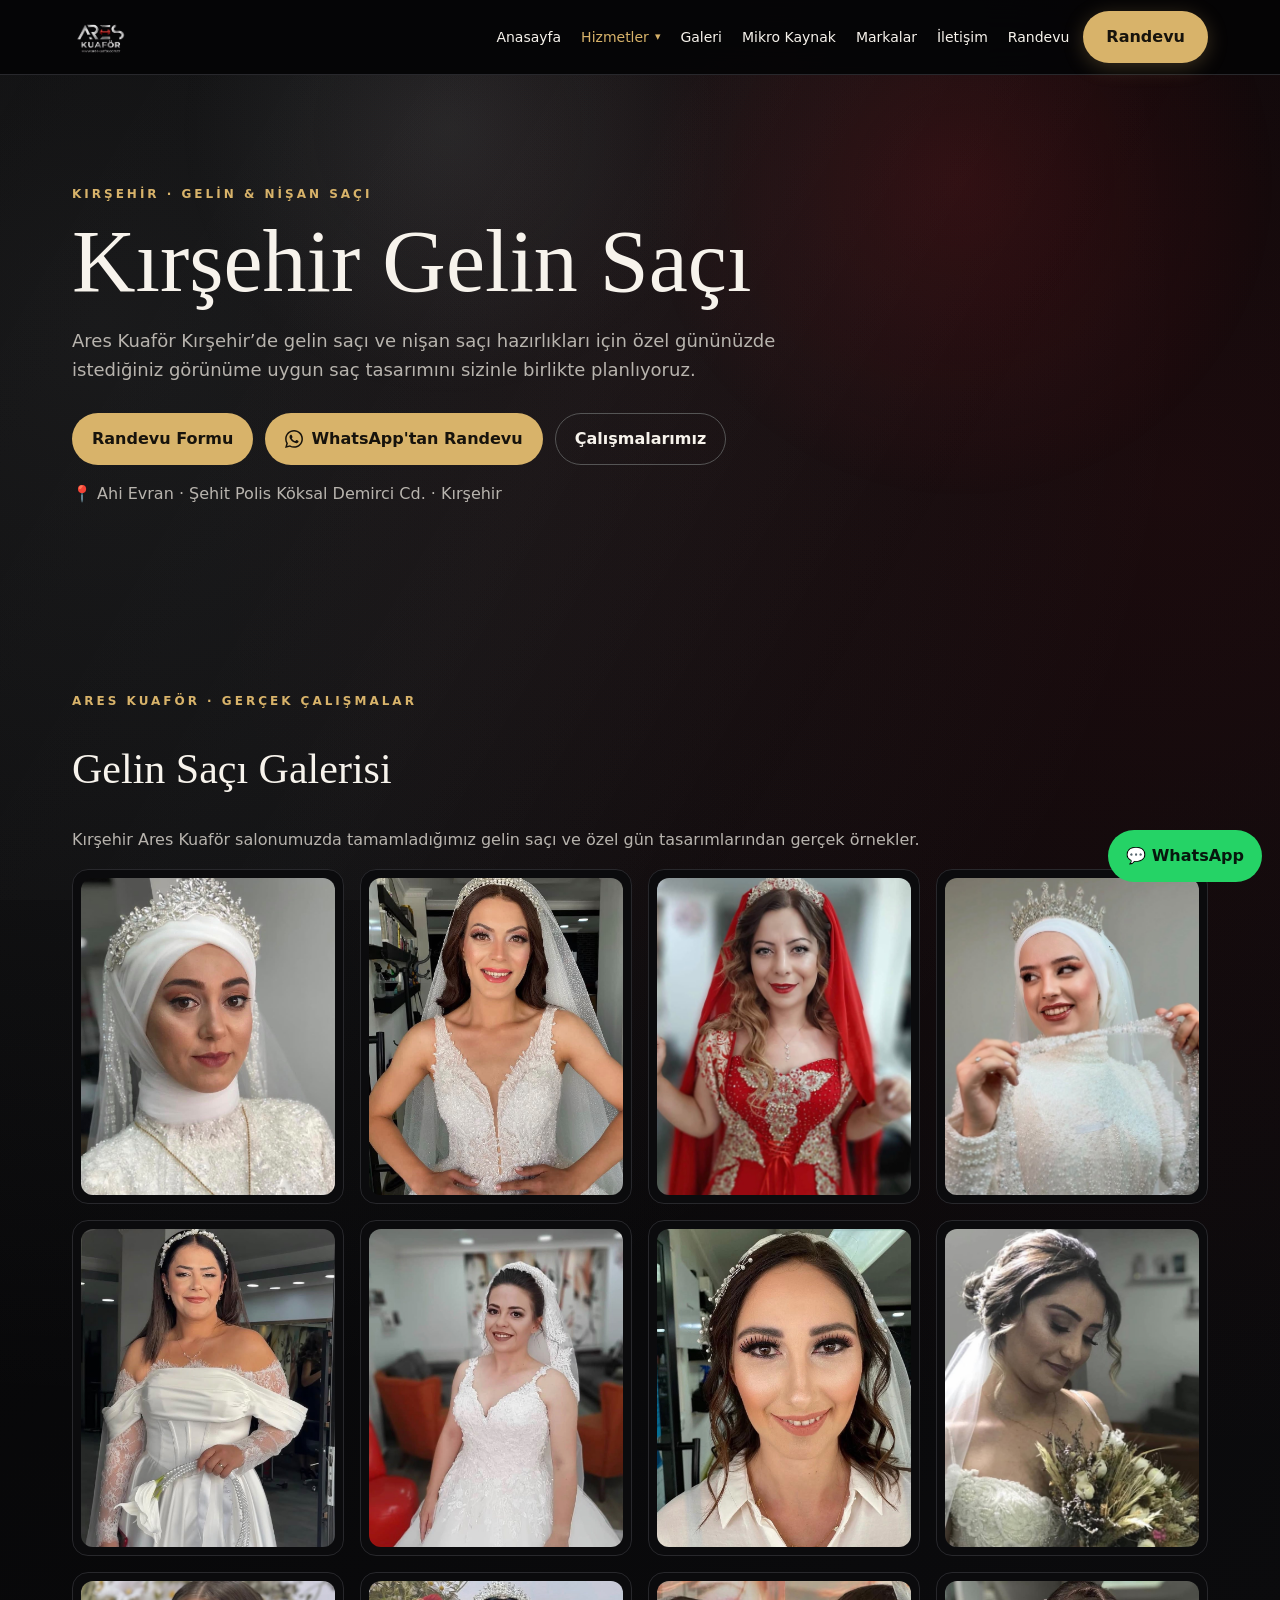
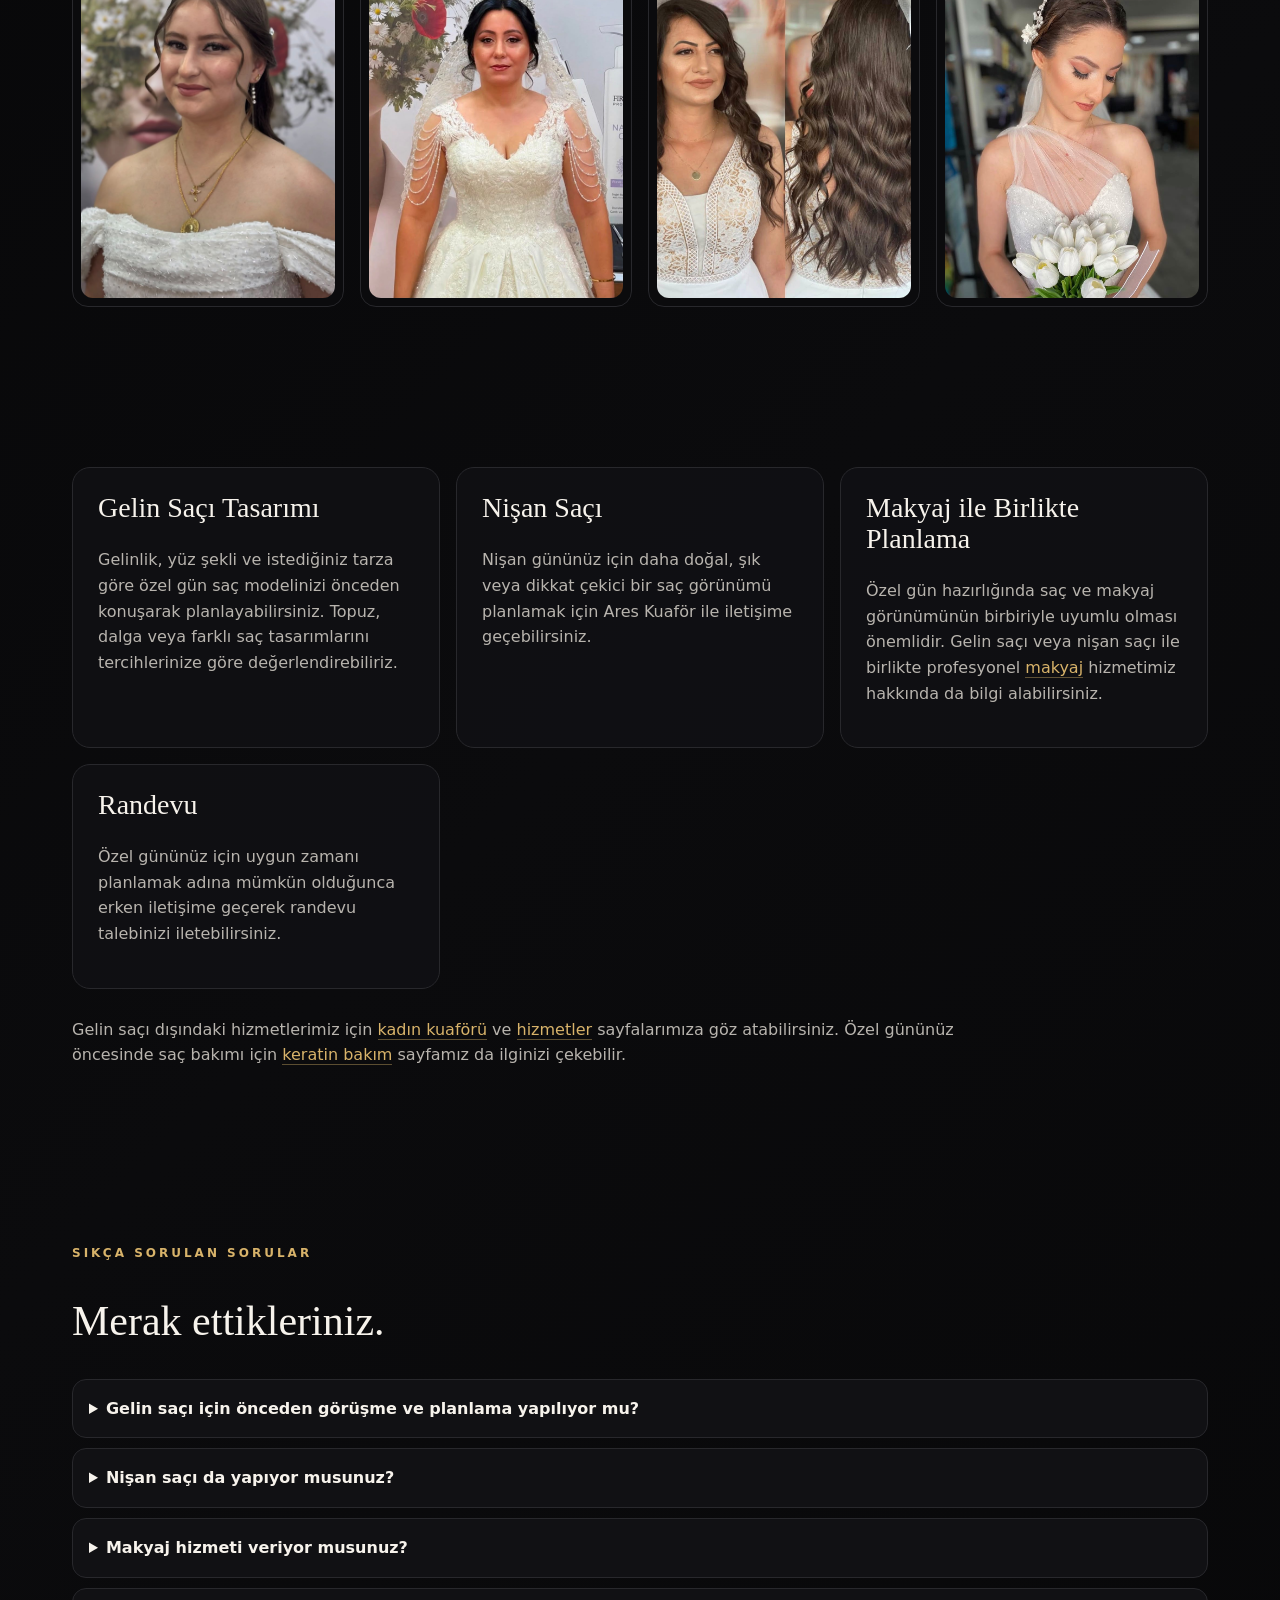
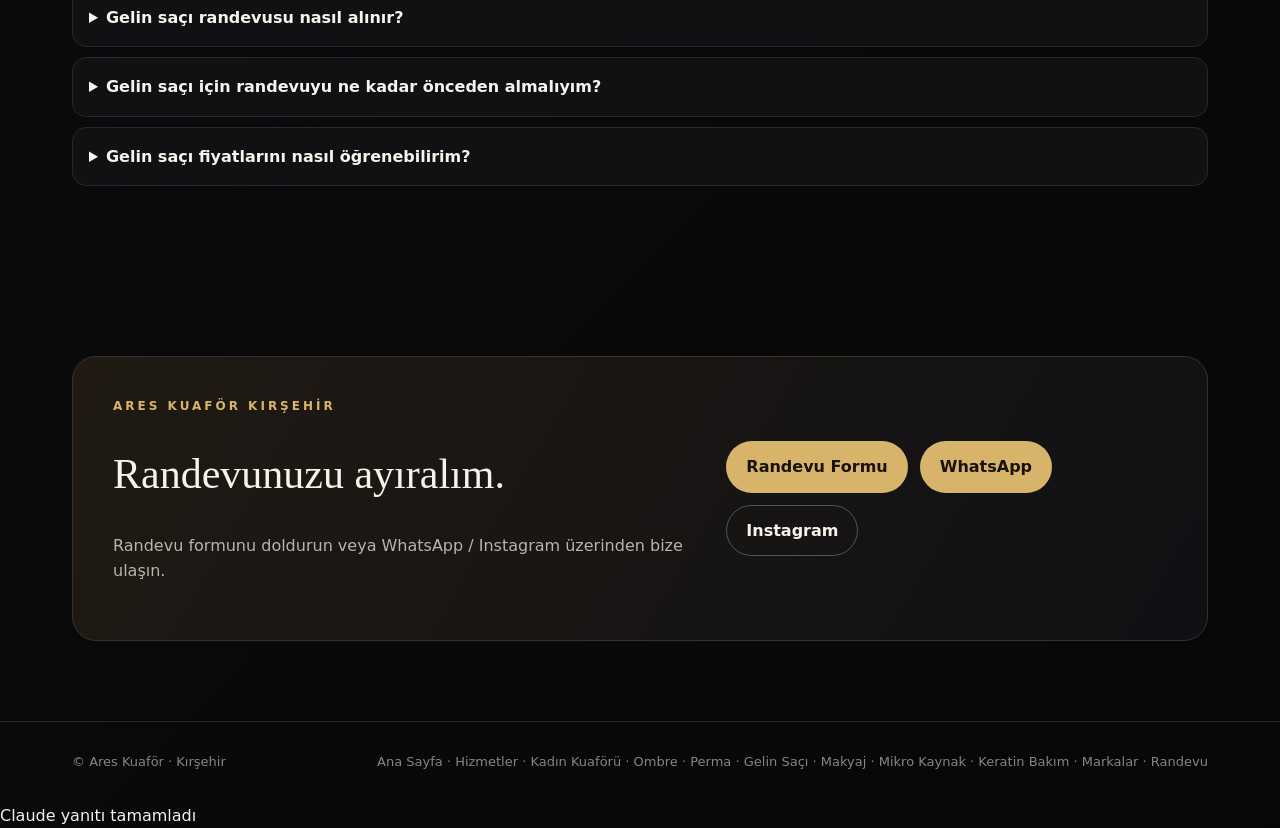
==== commit 8eef7e26: "Update gelin-saci.html" ====
--- a/gelin-saci.html
+++ b/gelin-saci.html
@@ -1,17 +1,3 @@
-Claude
-Bir dosya düzenlendi, bir komut çalıştırdı, paylaşılan dosyalar
-perma.html dosyasına iki ekleme yaptım:
-
-og: ve twitter: etiketleri: Başlık, açıklama, URL ve görsel eklendi. Görsel olarak ana sayfadaki og-image.png kullanıldı. Perma için ayrı bir görsel istersen yolunu değiştirebilirsin.
-FAQPage JSON-LD: 7 sorunun tamamı eklendi. Cevap metinleri sayfadaki SSS ile aynı. JSON’un geçerli olduğunu kontrol ettim.
-Daha önce yazdığım “Google’da soru-cevap olarak görünme şansı artar” cümlesi fazla iddialıydı. Google bu zengin sonuç görünümünü bugün çoğunlukla devlet ve sağlık sitelerine gösteriyor. Şemanın faydası daha çok Google’ın sayfa içeriğini doğru anlaması ve diğer arama sistemlerinin de bunu okuyabilmesi. Zararı yok, kalabilir.
-
-Yüklemeden sonra Google’ın “Zengin Sonuçlar Testi” aracına sayfa adresini yapıştırıp şemanın hatasız okunduğunu kontrol edebilirsin. Diğer sayfaların kodlarını gönderdiğinde galeri sırasını ve aynı etiketleri onlara da uygularım.
-
-Perma
-Kod
-·HTML
-
 <!DOCTYPE html> <html lang="tr"> <head> <meta charset="utf-8"/> <meta content="width=device-width,initial-scale=1" name="viewport"/> <title>Mikro Kaynak Kırşehir | Ares Kuaför</title> <meta content="Kırşehir mikro kaynak: Ares Kuaför’de saçlara uzunluk ve hacim kazandırmaya yönelik mikro kaynak uygu
 
 pasted
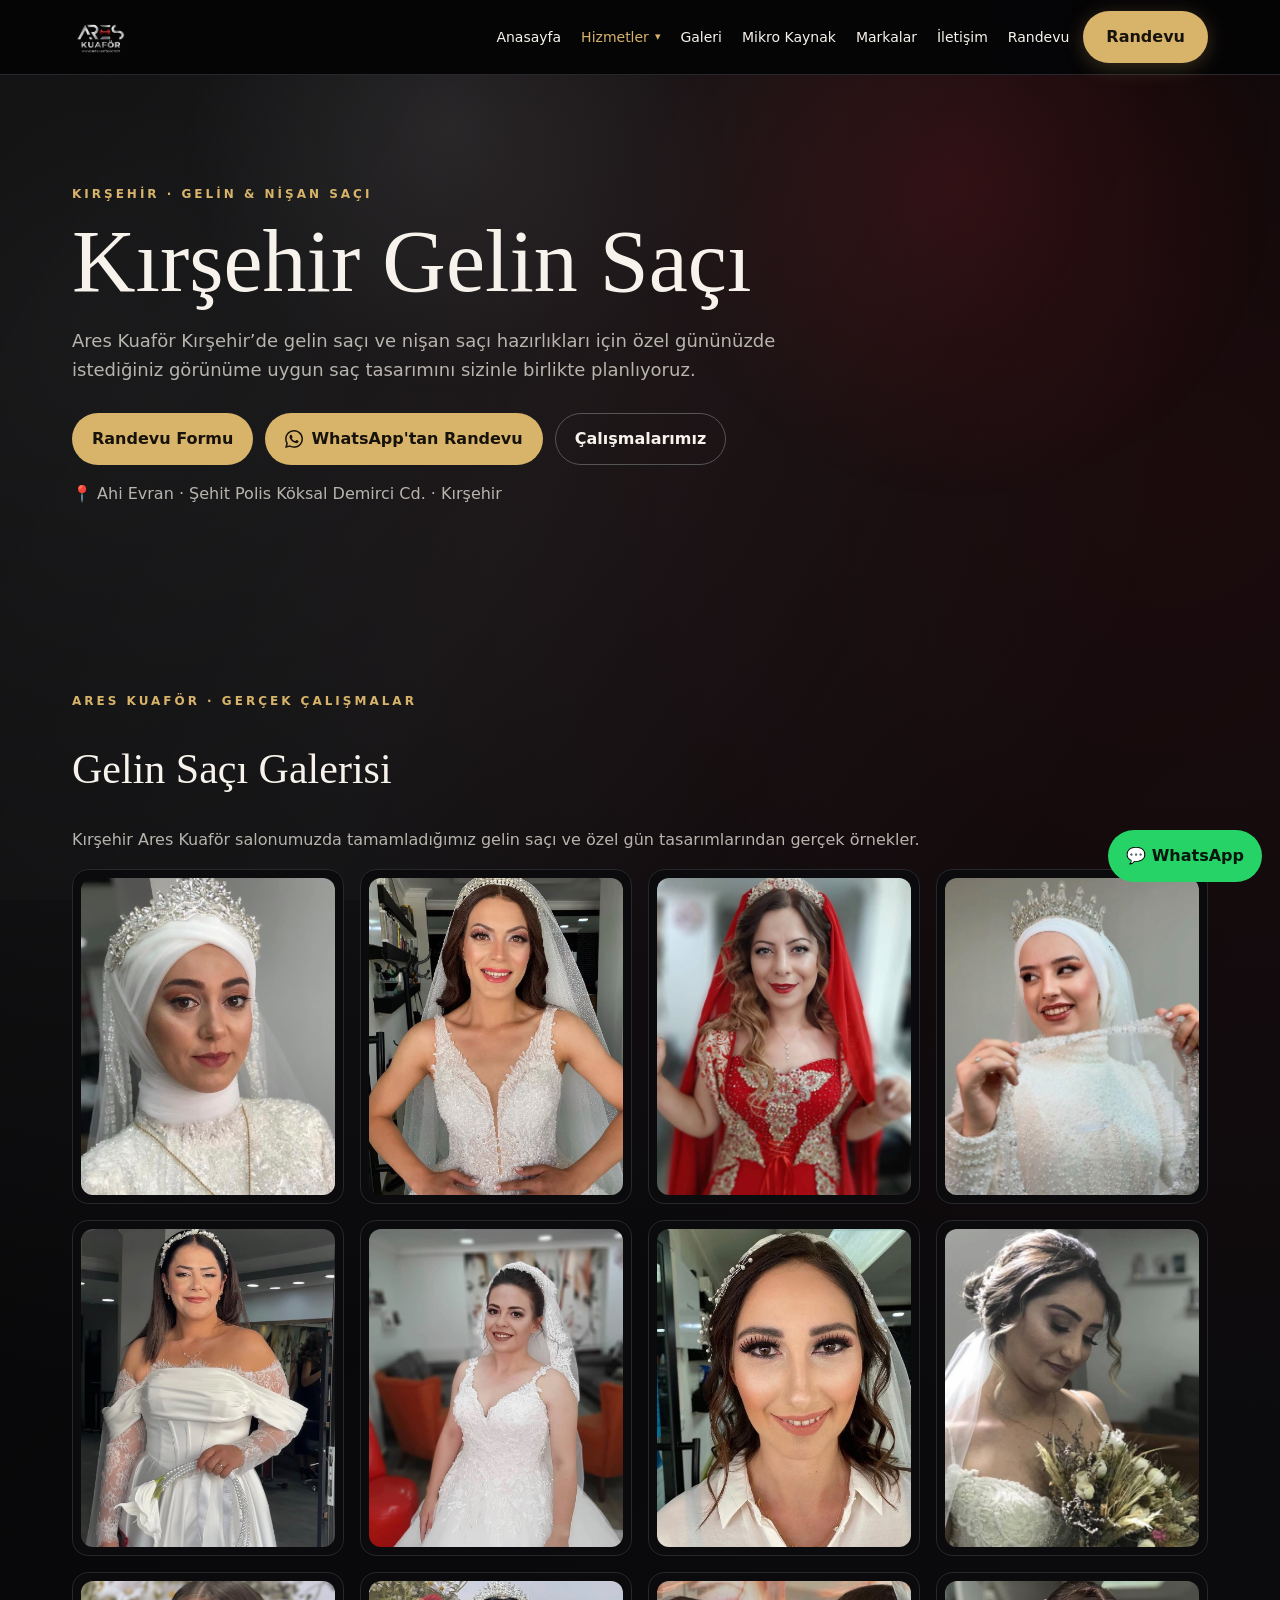
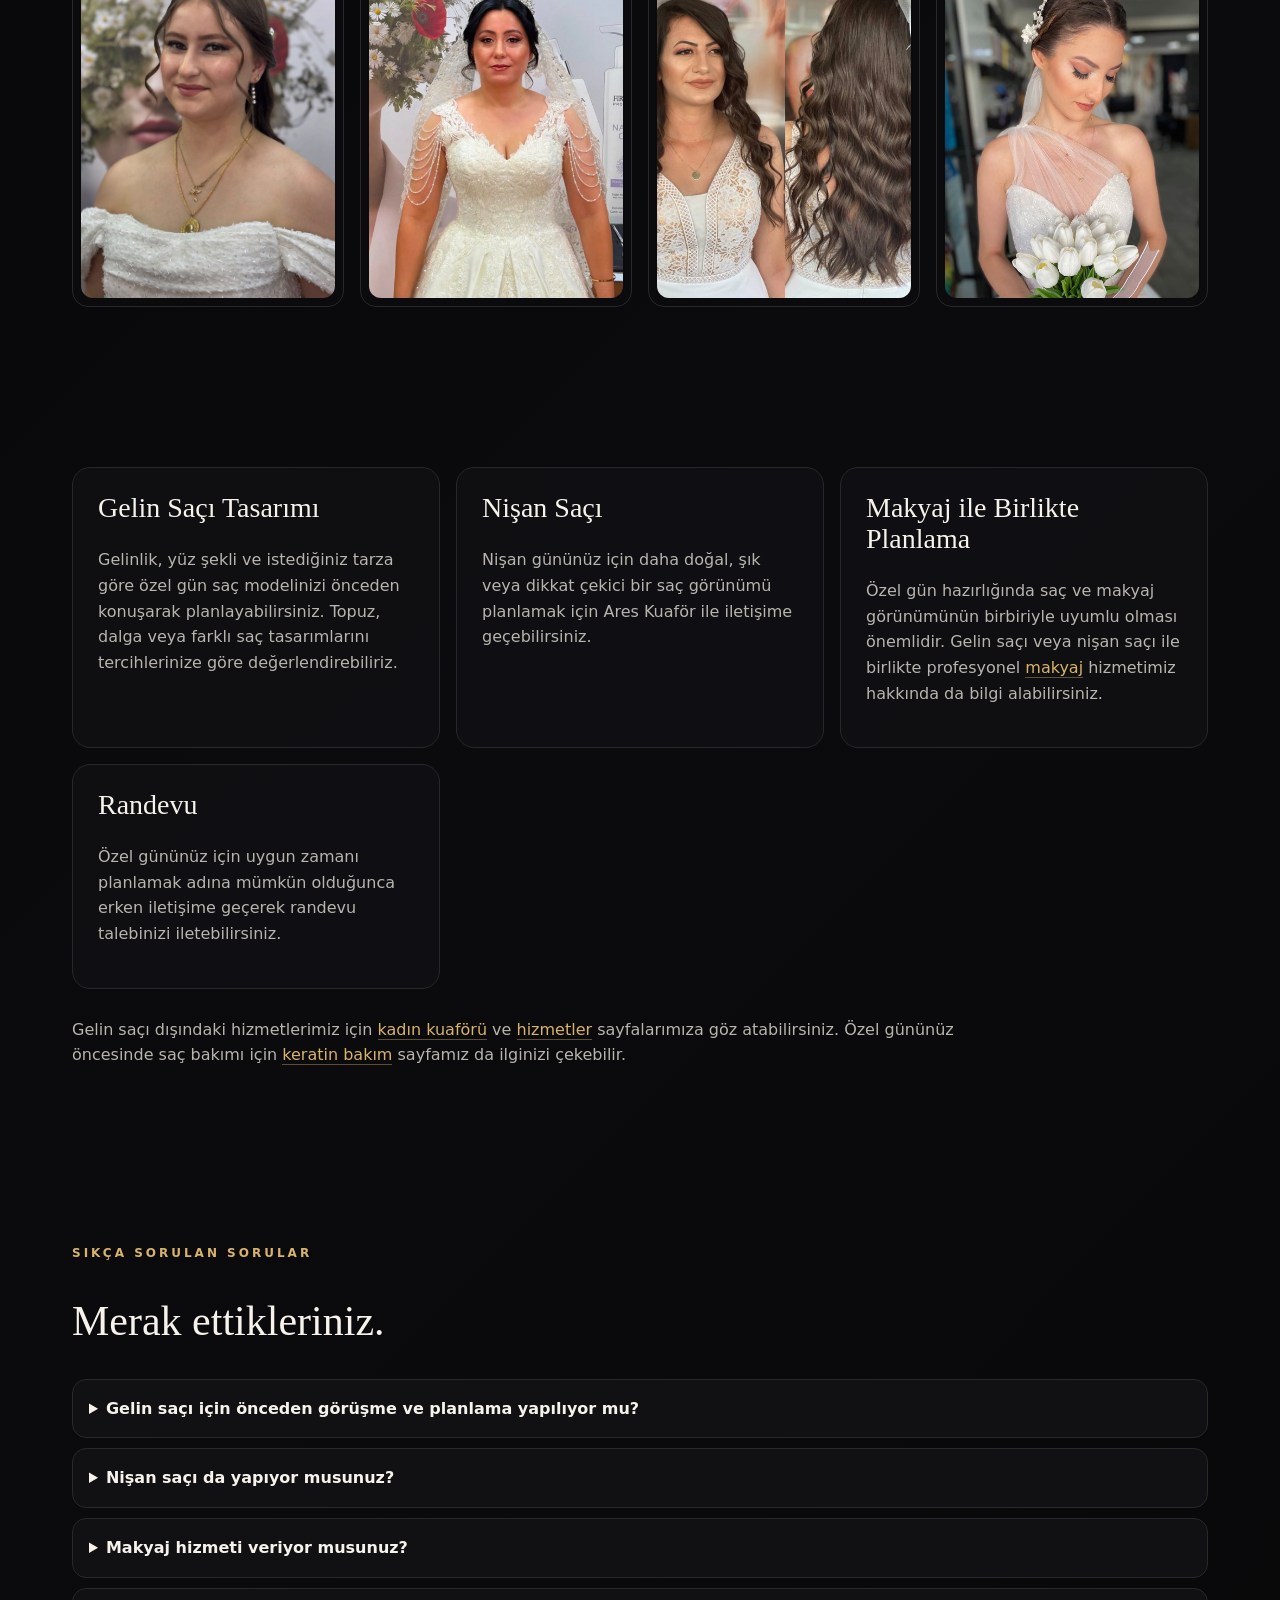
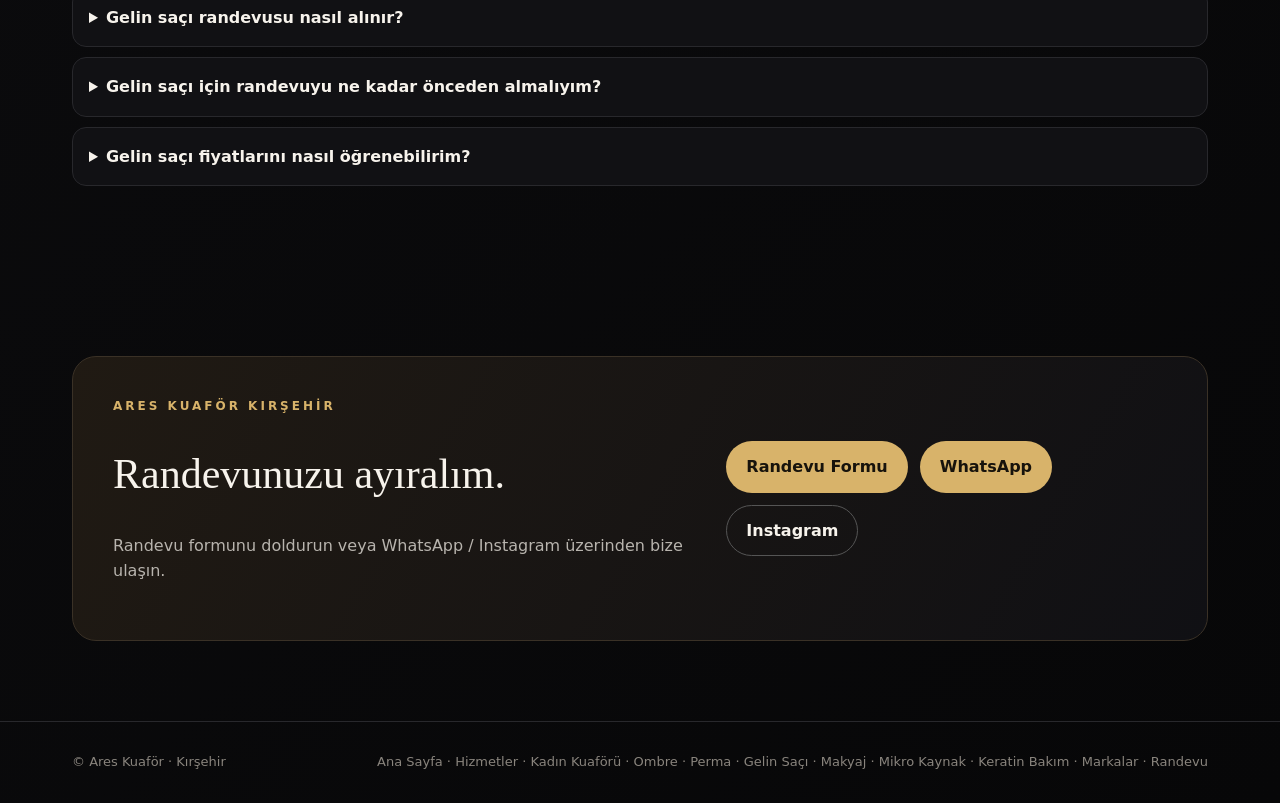
==== commit f84fef96: "Update gelin-saci.html" ====
--- a/gelin-saci.html
+++ b/gelin-saci.html
@@ -1,68 +1,3 @@
-<!DOCTYPE html> <html lang="tr"> <head> <meta charset="utf-8"/> <meta content="width=device-width,initial-scale=1" name="viewport"/> <title>Mikro Kaynak Kırşehir | Ares Kuaför</title> <meta content="Kırşehir mikro kaynak: Ares Kuaför’de saçlara uzunluk ve hacim kazandırmaya yönelik mikro kaynak uygu
-
-pasted
-
-Updated mikro-kaynak.html: videos under hero, FAQ at bottom, fixes
-Şimdi SSS şemasını, sayfadaki sorulardan otomatik üretip ekliyorum, böylece metinler birebir aynı olur.
-
-Bir komut çalıştırdı, paylaşılan dosyalar
-mikro-kaynak.html dosyasını düzenledim. Sıra artık şöyle: giriş (hero) → 3 video → 3 kart ve “Mikro Kaynak Nedir” → hayalet kaynak → SSS → CTA. SSS en altta kaldı (sadece altına yeni CTA bölümü ekledim).
-
-Yaptığım değişiklikler
-
-Video galerisi girişin hemen altına taşındı.
-FAQPage JSON-LD eklendi. 12 soruyu sayfadaki SSS’den otomatik üretip ekledim, metinler birebir aynı. JSON’un geçerli olduğunu kontrol ettim. Mevcut Service şeması da duruyor.
-og: ve twitter: etiketleri eklendi.
-Randevu Formu butonu hero’ya ve yeni CTA bölümüne eklendi.
-Dosya yolları microkaynak.jpg, kapak resimleri ve mp4 dosyaları için / ile başlayan hale getirildi.
-Hero görseline width ve height eklendi.
-noscript menü ve footer linkleri güncellendi, keratin bakım ve makyaj eklendi. Mobil çubuktaki tel: linki de +905531293338 formatına çevrildi.
-İç linkler eklendi: “Mikro Kaynak Nedir” kutusundan hizmetler, keratin bakım ve ombre sayfalarına.
-Kod temizliği: WhatsApp ikonu 3 kez tekrar ediyordu, tek tanıma indirdim. Favicon etiketleri ve scroll-margin-top eklendi.
-Yazım hatası: “Salonumuz da yapılan” ifadesini “Salonumuzda yapılan” olarak düzelttim.
-Dikkat etmen gerekenler
-
-Hayalet kaynak bölümü ve SSS metinlerine dokunmadım.
-Mikro kaynak ve video dosyalarının sitede kök dizinde durduğundan emin ol. Ben sadece kodu gördüm.
-Sırada kadin-kuaforu, ombre, keratinbakim, gelin-saci ve makyaj sayfaları var. Kodlarını gönderdikçe aynı şekilde yaparım.
-
-Mikro kaynak
-Kod
-·HTML
-
-<!DOCTYPE html> <html lang="tr"> <head> <meta charset="utf-8"> <meta name="viewport" content="width=device-width,initial-scale=1"> <title>Kırşehir Gelin Saçı | Ares Kuaför</title> <meta name="description" content="Kırşehir gelin saçı ve nişan saçı için Ares Kuaför. Özel gününüz için istediğiniz saç
-
-pasted
-
-Bir dosya oluşturuldu, bir komut çalıştırdı, paylaşılan dosyalar
-gelin-saci.html dosyasını düzenledim. Sıra artık şöyle: giriş (hero) → 12 resimlik galeri → 4 bilgi kartı → SSS → CTA. SSS en altta kaldı.
-
-Önemli bir sorun buldum: SSS şeması ile görünen SSS metni uyuşmuyordu
-
-Şemadaki “Makyaj hizmeti veriyor musunuz?” cevabında “Kalıcı makyaj (dövme tekniği) uygulaması yapmıyoruz” cümlesi vardı, sayfadaki cevapta yoktu.
-Şemadaki fiyat cevabında “saç uzunluğuna” ifadesi vardı, sayfadaki cevapta yoktu.
-Google, şemadaki metnin sayfada da görünmesini şart koşar. Uyuşmazlık şemanın yok sayılmasına yol açabilir.
-Şemayı sayfadaki görünen metinden yeniden ürettim, artık birebir aynı (6 soru, geçerli JSON). Kalıcı makyaj cümlesini ve “saç uzunluğu” ifadesini bilerek sildiysen bir şey yapman gerekmiyor. Kalmasını istiyorsan söyle, hem sayfaya hem şemaya eklerim.
-Diğer değişiklikler
-
-Galeri girişin hemen altına taşındı.
-12 görselin yolu /gelin-saci-1.jpg gibi / ile başlayan hale getirildi, width ve height eklendi.
-Hero ve CTA bölümüne Randevu Formu eklendi. CTA’ya Instagram butonu da eklendi, çünkü metinde Instagram’dan söz ediliyordu ama link yoktu.
-“Makyaj ile Birlikte Planlama” kartına /makyaj.html linki eklendi.
-noscript menü ve footer’a makyaj linki eklendi.
-Favicon etiketleri, og:site_name, scroll-margin-top ve tek tanımlı WhatsApp ikonu eklendi.
-Sırada kadin-kuaforu, ombre, keratinbakim ve makyaj sayfaları var. Kodlarını gönderdiğinde aynı şekilde yaparım.
-
-Gelin saci
-Kod
-·HTML
-
-
-
-Claude bir yapay zekadır ve hata yapabilir.
-
-
-Gelin saci · HTML
 <!DOCTYPE html>
 <html lang="tr">
 <head>
@@ -310,5 +245,3 @@
 </script>
 </body>
 </html>
- 
-Claude yanıtı tamamladı
